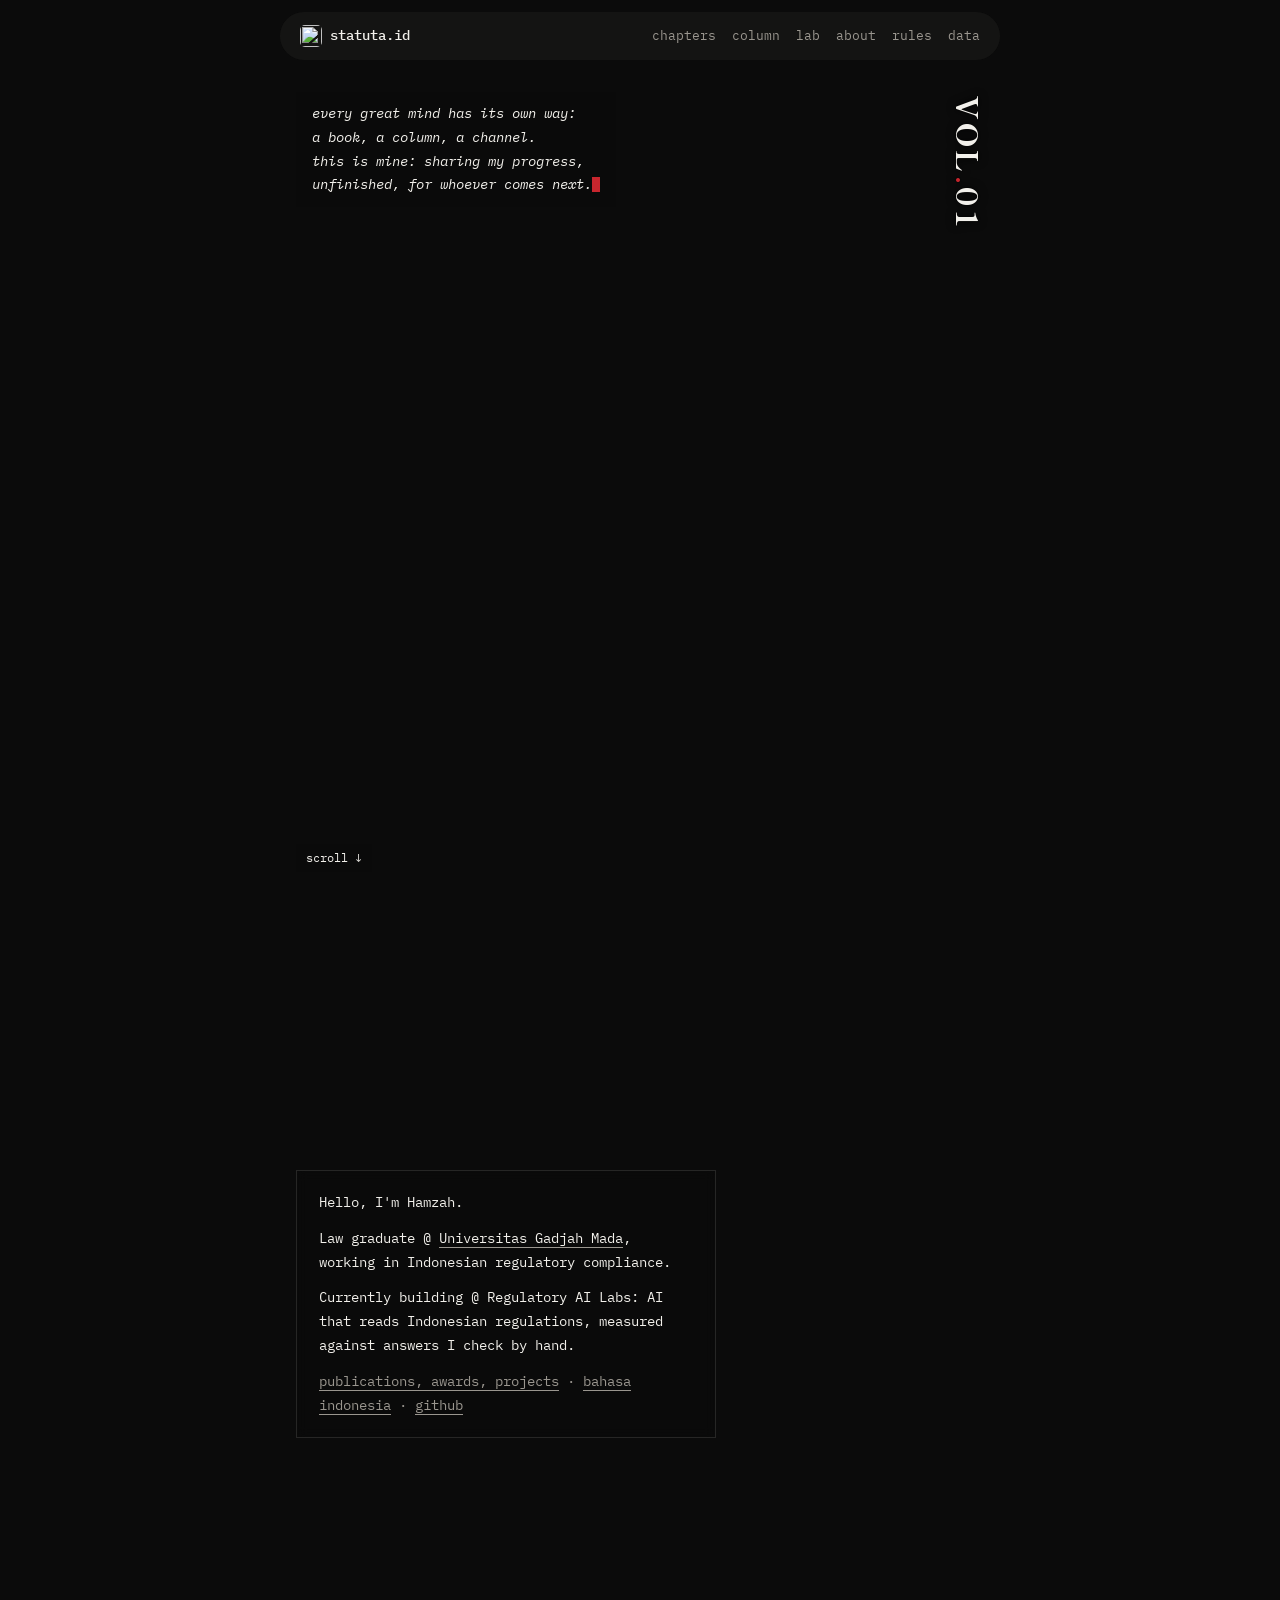
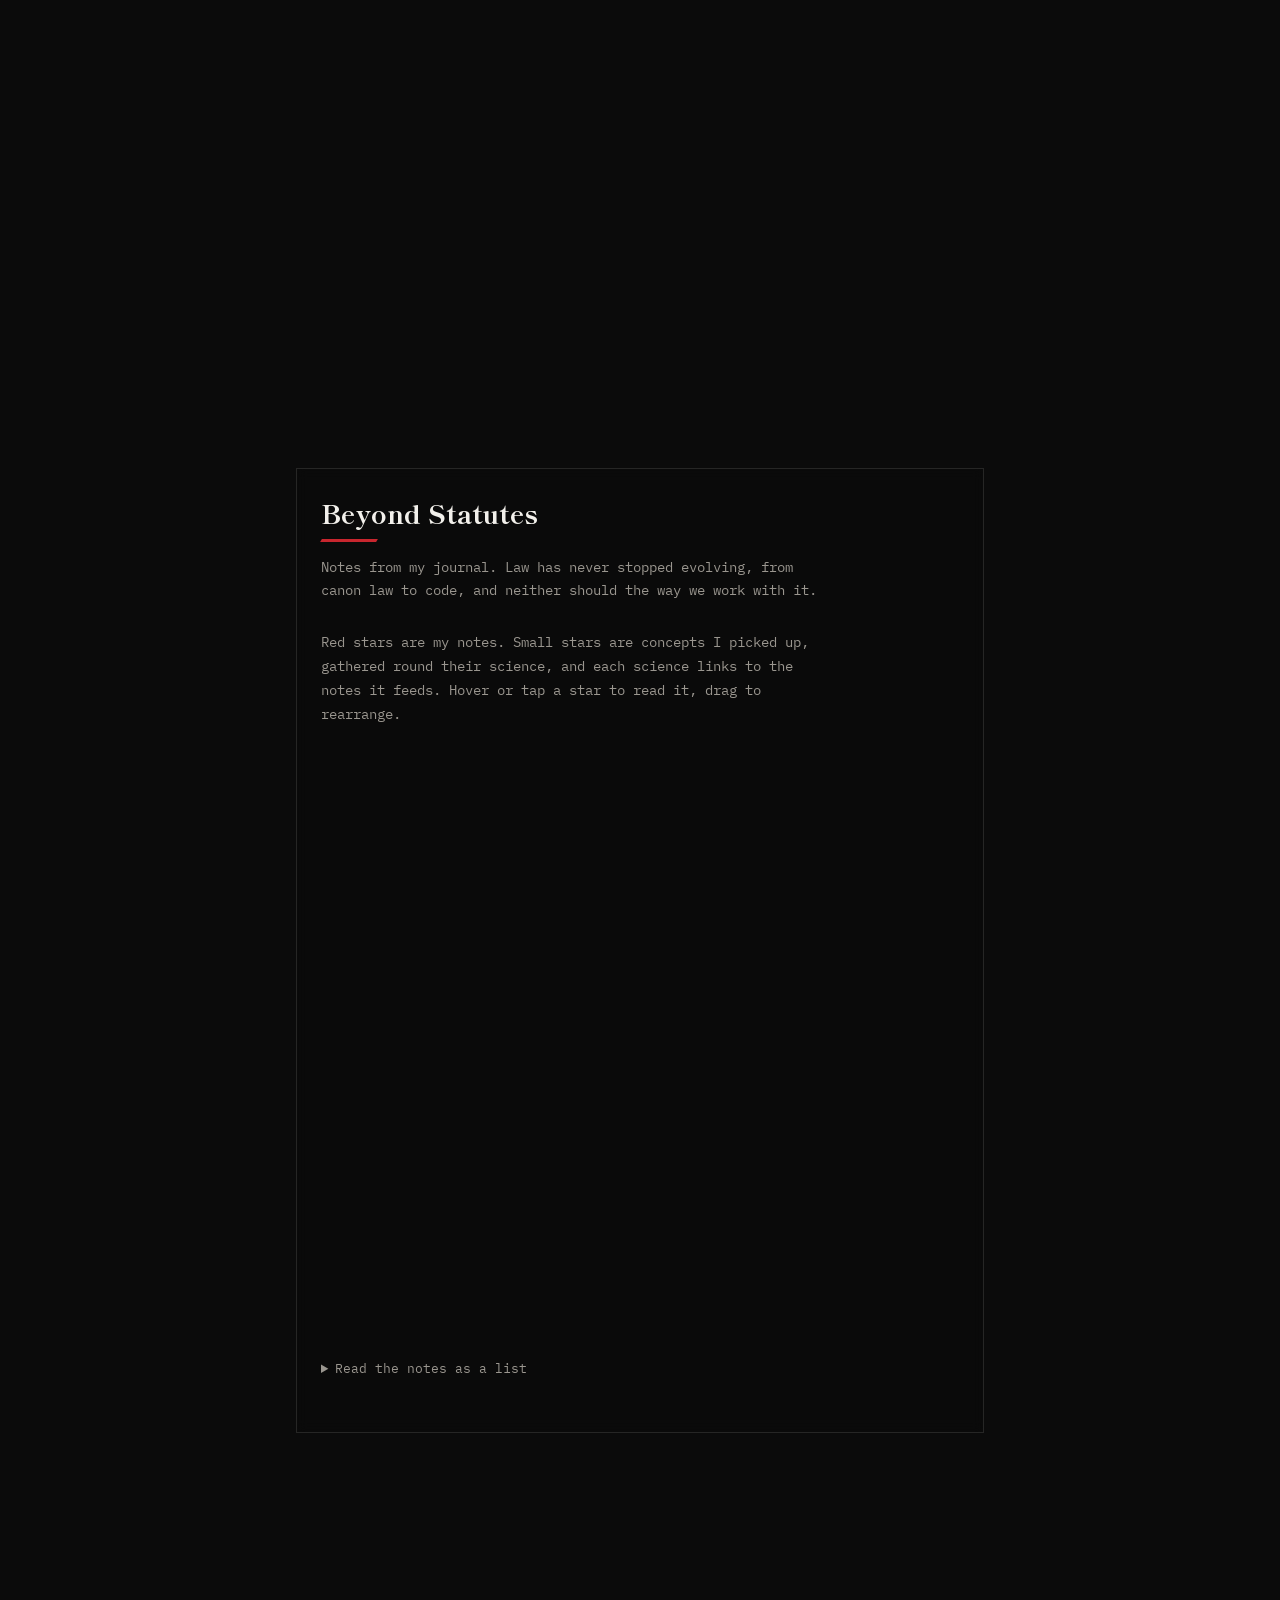
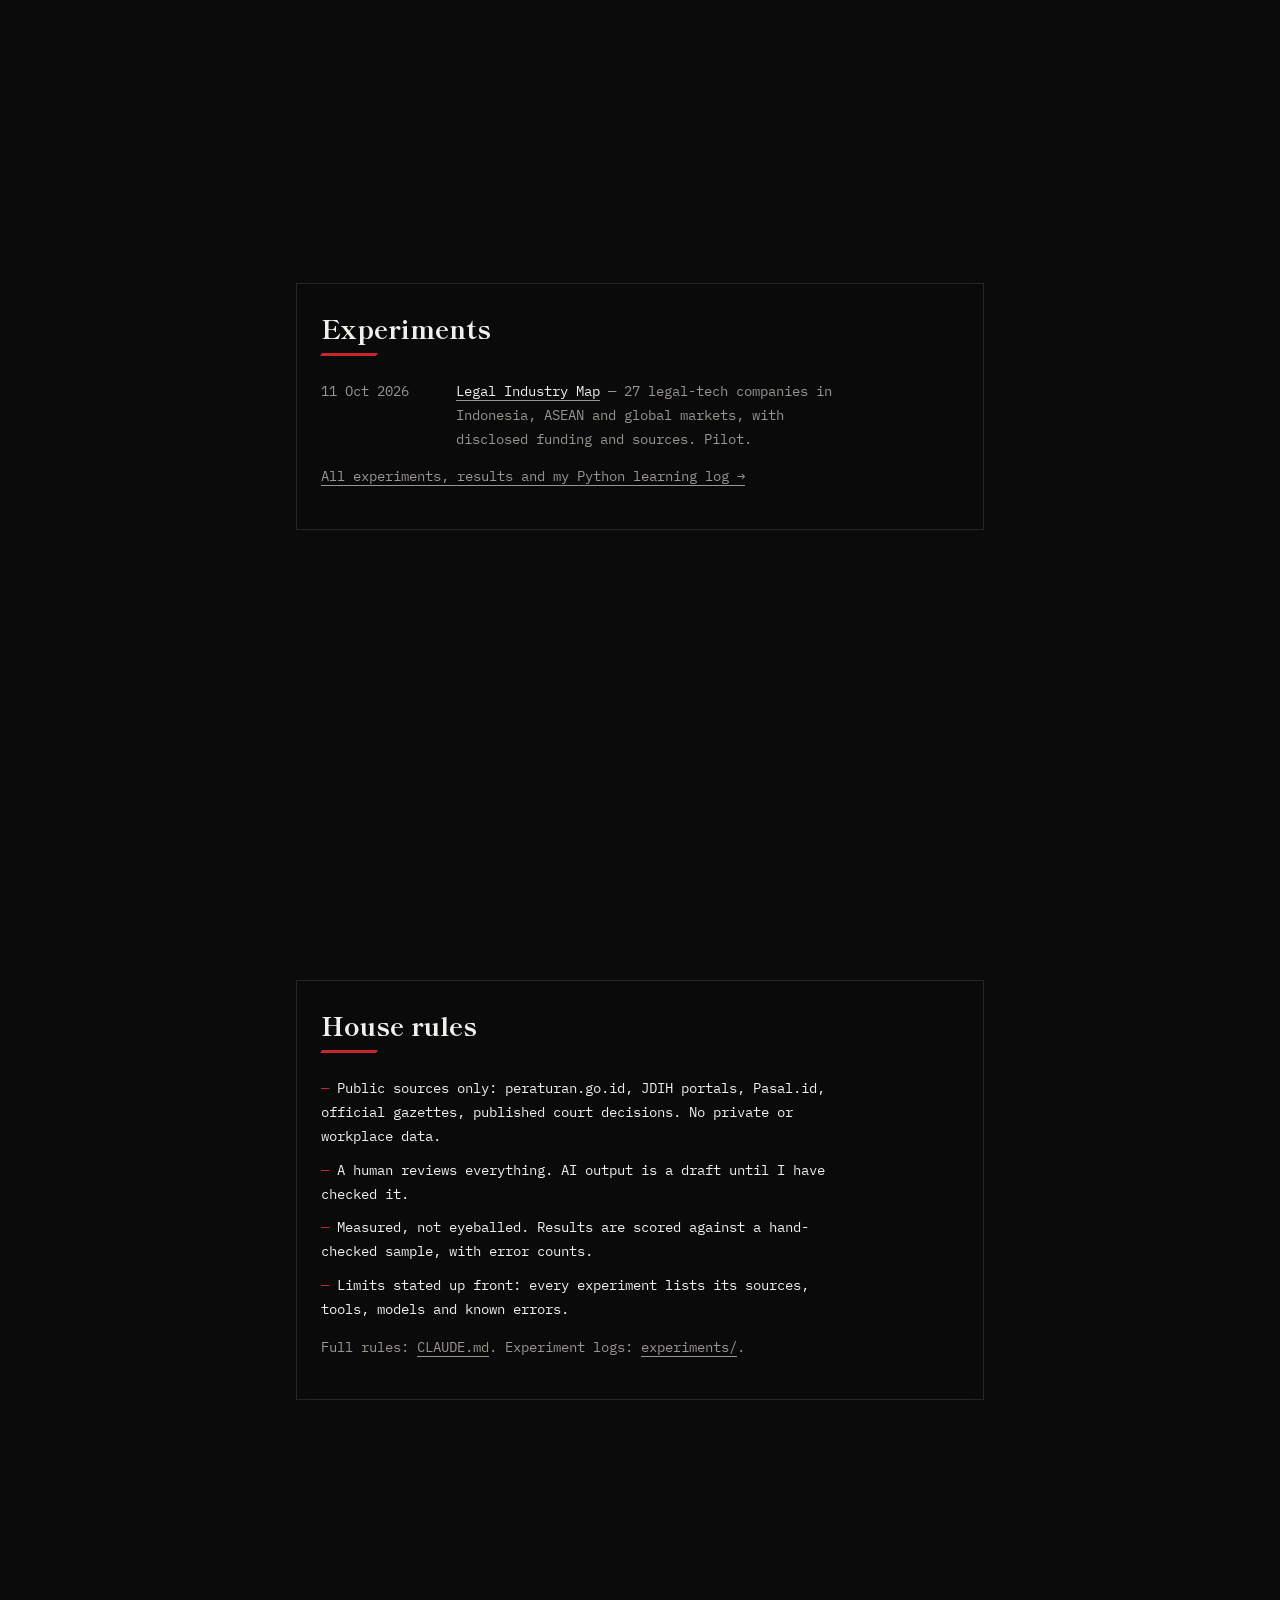
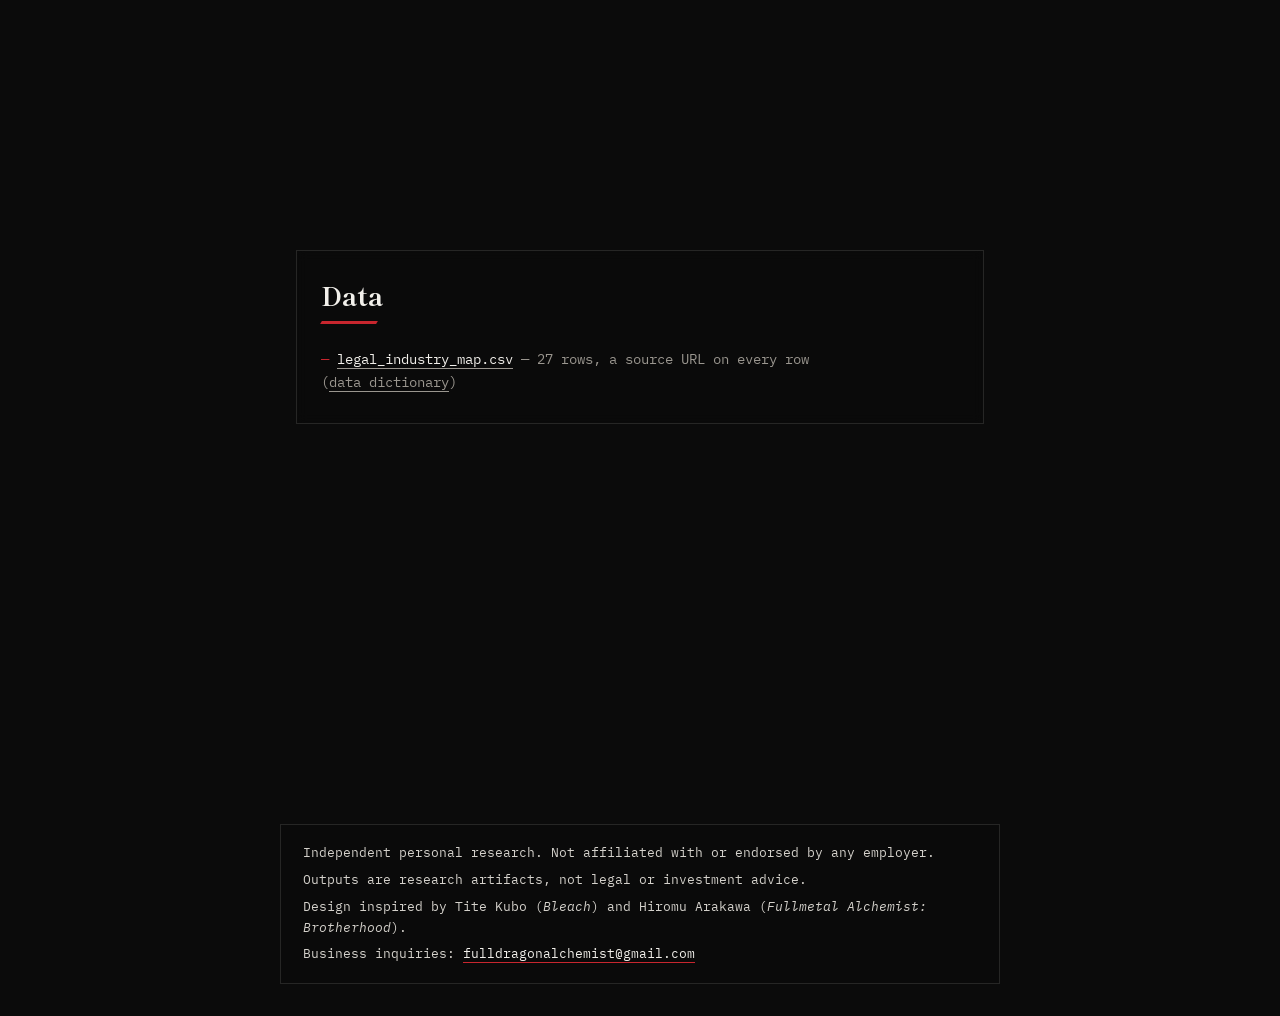
==== site/home.html @ 189d829f "Home nav: hide 'data' on phones so the new 'column' link fits Co-Authored-By: Claude Opus 5.5 <norep" ====
<!doctype html>
<html lang="en">
<head>
<meta charset="utf-8">
<meta name="viewport" content="width=device-width, initial-scale=1, viewport-fit=cover">
<title>Regulatory AI Labs</title>
<!-- Visitor counter (GoatCounter: no cookies, no personal data). Stats: https://mzahmzah.goatcounter.com -->
<script data-goatcounter="https://mzahmzah.goatcounter.com/count" async src="https://gc.zgo.at/count.js"></script>
<link rel="icon" href="/logo.svg" type="image/svg+xml">
<link rel="canonical" href="https://statuta.id/">
<meta name="description" content="Independent research applying AI to Indonesian regulation, using public sources only.">
<meta property="og:site_name" content="statuta.id">
<meta property="og:title" content="Regulatory AI Labs">
<meta property="og:description" content="Independent research applying AI to Indonesian regulation, using public sources only.">
<meta property="og:image" content="https://statuta.id/og.png">
<meta name="twitter:card" content="summary_large_image">
<meta name="theme-color" content="#0B0B0B">
<link rel="preconnect" href="https://fonts.googleapis.com">
<link rel="preconnect" href="https://fonts.gstatic.com" crossorigin>
<link rel="stylesheet" href="https://fonts.googleapis.com/css2?family=Shippori+Mincho+B1:wght@700;800&family=IBM+Plex+Mono:wght@400;500&display=swap">
<style>
/* Layout: a fixed 3D scene fills the window behind the page: first your room in afternoon sun
   (desk objects are clickable), then out through the window into the night desert. Scrolling flies the camera
   from a concrete palace in a living desert, over a transmutation circle, round to its side. The text sits
   on dark glass panels above it. Black and white with one red accent. Dark only. */
:root {
  --bg: #0B0B0B; --ink: #F2F0EB; --muted: #9A968F; --line: rgba(242, 240, 235, .12);
  --panel: rgba(11, 11, 11, .72);
  --red: #C8262E;
  --font: "IBM Plex Mono", ui-monospace, Menlo, monospace;
  --display: "Shippori Mincho B1", "Hiragino Mincho ProN", Georgia, serif;
  color-scheme: dark;
}
* { box-sizing: border-box; }
html { scroll-behavior: smooth; }
body { margin: 0; background: var(--bg); color: var(--ink); font-family: var(--font); font-size: 14px; line-height: 1.7; }
a { color: inherit; text-decoration: underline; text-decoration-color: var(--muted); text-underline-offset: 4px; }
a:hover, a:focus-visible { text-decoration-color: var(--red); color: #fff; outline: none; }

.intro, section, .poem a { pointer-events: auto; }
.obj-tip { position: fixed; z-index: 5; pointer-events: none; background: rgba(11,11,11,.85); border: 1px solid var(--red); padding: 4px 10px; font-size: 12px; max-width: 320px; line-height: 1.5; }
#scene { position: fixed; inset: 0; width: 100%; height: 100%; display: block; z-index: 0; }

nav { position: fixed; top: 12px; left: 50%; transform: translateX(-50%); width: min(720px, calc(100% - 24px)); z-index: 3;
  display: flex; justify-content: space-between; align-items: center; gap: 12px; padding: 12px 20px;
  border-radius: 999px; background: rgba(30, 30, 29, .55); backdrop-filter: blur(14px); -webkit-backdrop-filter: blur(14px); }
nav .name { font-weight: 500; text-decoration: none; display: inline-flex; align-items: center; gap: 8px; }
nav .name img { border-radius: 5px; }
nav ul { display: flex; gap: 16px; margin: 0; padding: 0; list-style: none; font-size: 13px; }
nav ul a { color: var(--muted); text-decoration: none; }
nav ul a:hover { color: var(--ink); }

main { pointer-events: none; position: relative; z-index: 1; max-width: 720px; margin: 0 auto; padding: 0 16px 40vh; }

.hero { min-height: 100vh; display: flex; flex-direction: column; justify-content: space-between; padding: 92px 0 28px; position: relative; }
.vol { text-shadow: 0 0 10px #000, 0 0 2px #000; position: absolute; right: 0; top: 96px; writing-mode: vertical-rl; font-family: var(--display); font-weight: 800;
  font-size: 30px; letter-spacing: .12em; line-height: 1; }
.vol span { color: var(--red); }
.poem { align-self: flex-start; color: var(--ink); white-space: pre-line; min-height: 7em; margin: 0; padding: 10px 16px; font-style: italic; background: rgba(11, 11, 11, .6); backdrop-filter: blur(4px); -webkit-backdrop-filter: blur(4px); }
.cursor { display: inline-block; width: .6em; height: 1.1em; vertical-align: -.2em; background: var(--red); animation: blink 1s steps(1) infinite; }
@keyframes blink { 50% { opacity: 0; } }
.intro { max-width: 420px; background: var(--panel); border: 1px solid var(--line); padding: 20px 22px; backdrop-filter: blur(6px); -webkit-backdrop-filter: blur(6px); }
.scroll-hint { align-self: flex-start; font-size: 12px; color: var(--ink); background: rgba(11, 11, 11, .6); padding: 4px 10px; }
.intro { margin-top: 30vh; }

p { margin: 0 0 12px; max-width: 64ch; }
.intro p:last-child { margin-bottom: 0; }
.muted { color: var(--muted); }

section { margin-top: 70vh; scroll-margin-top: 90px; background: var(--panel); border: 1px solid var(--line); padding: 28px 24px;
  backdrop-filter: blur(6px); -webkit-backdrop-filter: blur(6px); }
section + section { margin-top: 50vh; }
h2 { font-family: var(--display); font-weight: 800; font-size: 26px; line-height: 1.2; margin: 0 0 6px; }
h2::after { content: ""; display: block; width: 56px; height: 3px; background: var(--red); margin-top: 10px; transform: skewX(-30deg); }
.lede { color: var(--muted); margin: 14px 0 28px; }

/* Chapters carry a large outlined rank number, like a tattoo. */
.chapters { list-style: none; margin: 0; padding: 0; display: grid; gap: 40px; }
.chapters li { position: relative; padding-right: 72px; }
.rank { position: absolute; right: 0; top: -14px; font-family: var(--display); font-weight: 800; font-size: 88px; line-height: 1;
  color: transparent; -webkit-text-stroke: 1px rgba(200, 38, 46, .7); transform: rotate(-8deg); pointer-events: none; }
.ch { font-size: 12px; color: var(--red); letter-spacing: .08em; }
.chapters h3 { font-family: var(--display); font-weight: 700; font-size: 20px; line-height: 1.3; margin: 2px 0 8px; }
.chapters p { color: #D4D1CB; margin: 0; }
.chapters h3 a { text-decoration: none; }
.chapters h3 a:hover { text-decoration: underline; text-decoration-color: var(--red); }

ul.plain { margin: 24px 0 0; padding: 0; list-style: none; display: grid; gap: 10px; max-width: 64ch; }
ul.plain li::before { content: "— "; color: var(--red); }
.exp { display: grid; grid-template-columns: 8.5em 1fr; gap: 0 16px; }
li.exp::before { content: none !important; }
.exp time { color: var(--muted); }

footer { position: relative; z-index: 1; max-width: 720px; margin: 40px auto 32px; padding: 18px 22px; color: #D4D1CB; font-size: 13px; line-height: 1.6;
  display: grid; gap: 6px; background: rgba(11, 11, 11, .9); border: 1px solid var(--line); backdrop-filter: blur(6px); -webkit-backdrop-filter: blur(6px); }
footer a { color: var(--ink); text-decoration-color: var(--red); }
@media (max-width: 760px) { footer { margin: 40px 12px 24px; } }

@media (max-width: 520px) {
  nav ul { gap: 12px; font-size: 12px; } nav ul li.wide { display: none; }
  .vol { font-size: 22px; } .exp { grid-template-columns: 1fr; }
  .rank { font-size: 64px; } .chapters li { padding-right: 52px; }
  section { padding: 22px 18px; }
}
/* Star map: notes are red stars, sciences mid stars, concepts small stars; links are faint constellation lines. */
#sky { margin: 18px -8px 0; }
#sky-svg { width: 100%; height: auto; display: block; }
#sky-svg line { stroke: rgba(242, 240, 235, .13); stroke-width: 1; }
#sky-svg line.hi { stroke: rgba(255, 120, 126, .8); stroke-width: 1.4; }
.star { cursor: pointer; outline: none; touch-action: none; }
.star .core { fill: #F2F0EB; animation: twinkle 3.2s ease-in-out infinite; animation-delay: var(--d); }
.star .halo { fill: url(#glow); }
.star.note .core { fill: var(--red); } .star.note .halo { fill: url(#glow-red); }
.star text { fill: var(--muted); font-family: var(--font); font-size: 11px; text-anchor: middle; pointer-events: none;
  paint-order: stroke; stroke: rgba(11, 11, 11, .85); stroke-width: 3px; }
.star.note text { fill: var(--ink); font-family: var(--display); font-size: 13px; }
.star.science text { fill: var(--ink); letter-spacing: .06em; text-transform: uppercase; font-size: 10px; }
.star.concept text { opacity: 0; }
#sky-svg.focus .star { opacity: .18; } #sky-svg.focus .star.nb { opacity: 1; } #sky-svg.focus .star.nb text { opacity: 1; }
#sky-svg.focus line { opacity: .25; } #sky-svg.focus line.hi { opacity: 1; }
#sky-cap { min-height: 3.6em; margin: 4px 8px 0; color: #D4D1CB; font-size: 13px; }
#sky-cap b { color: var(--ink); font-family: var(--display); }
.as-list { margin-top: 24px; } .as-list summary { cursor: pointer; color: var(--muted); font-size: 13px; margin-bottom: 24px; }
@keyframes twinkle { 50% { opacity: .55; } }
.toast { position: fixed; left: 50%; bottom: 24px; z-index: 15; transform: translate(-50%, 20px); opacity: 0; pointer-events: none; transition: opacity .3s, transform .3s;
  width: min(520px, calc(100% - 32px)); background: rgba(11, 11, 11, .92); border: 1px solid var(--red); padding: 12px 16px; font-size: 13px; line-height: 1.6; }
.toast.on { opacity: 1; transform: translate(-50%, 0); pointer-events: auto; }
.toast b { font-family: var(--display); }
.yt { position: fixed; left: 16px; bottom: 16px; z-index: 16; width: min(360px, calc(100% - 32px)); background: rgba(11, 11, 11, .94); border: 1px solid var(--red); }
.yt[hidden] { display: none; }
.yt iframe { display: block; width: 100%; aspect-ratio: 16 / 9; border: 0; }
.yt p { margin: 0; padding: 8px 10px; font-size: 12px; color: var(--muted); display: flex; justify-content: space-between; align-items: center; gap: 8px; }
.yt p a { color: var(--ink); }
.yt button { background: none; border: 1px solid var(--line); color: var(--ink); font: inherit; font-size: 16px; line-height: 1; padding: 2px 8px; cursor: pointer; }
.toast .tbc { font-family: Impact, 'Arial Narrow', sans-serif; font-size: 22px; letter-spacing: .04em; color: #f6e04a; }
/* Flipbook (Issuu-style): a cover, then two-page spreads; the turning page is a leaf with a front and a back. */
.fb { position: fixed; inset: 0; z-index: 20; background: rgba(5, 5, 5, .88); backdrop-filter: blur(6px); -webkit-backdrop-filter: blur(6px);
  display: grid; place-items: center; padding: 56px 16px 72px; }
.fb[hidden] { display: none; }
.fb-stage { perspective: 2400px; width: min(980px, 100%); }
.fb-book { position: relative; display: grid; grid-template-columns: 1fr 1fr; aspect-ratio: 1.45; max-height: calc(100vh - 140px); margin: 0 auto;
  transition: transform .6s ease; filter: drop-shadow(0 20px 40px rgba(0, 0, 0, .6)); }
.fb-book.cover { transform: translateX(-25%); }
.fb-page { position: relative; background: #f3eee2; color: #1d1b17; padding: 8% 9% 9%; overflow: hidden; font-size: 13px; line-height: 1.65; display: flex; flex-direction: column; }
.fb-body { position: relative; flex: 1; overflow: auto; scrollbar-width: thin; }
.fb-left { border-radius: 4px 0 0 4px; box-shadow: inset -26px 0 30px -24px rgba(0, 0, 0, .45); }
.fb-right { border-radius: 0 4px 4px 0; box-shadow: inset 26px 0 30px -24px rgba(0, 0, 0, .45); }
.fb-page.empty { visibility: hidden; }
.fb-page.is-cover { background: #1d1e22; color: #c9a54a; display: flex; flex-direction: column; justify-content: center; }
.fb-page.is-cover h2 { font-family: var(--display); font-size: clamp(26px, 4vw, 42px); line-height: 1.1; margin: 10px 0 0; color: #c9a54a; }
.fb-page.is-cover p { margin-top: 18px !important; font-style: italic; font-family: var(--display); color: #c9a54a; margin: 0; }
.fb-k { font-size: 11px; letter-spacing: .1em; color: #a01d24; }
.fb-page h3 { font-family: var(--display); font-weight: 800; font-size: clamp(18px, 2.4vw, 24px); line-height: 1.2; margin: 6px 0 14px; }
.fb-page p { margin: 0 0 12px; }
.fb-page a { color: #a01d24; text-decoration-color: #a01d24; }
.fb-page .fb-more { display: inline-block; margin-top: 6px; font-size: 12px; }
.fb-w { position: absolute; right: 7%; bottom: 7%; font-family: var(--display); font-weight: 800; font-size: clamp(56px, 9vw, 110px); line-height: 1;
  color: transparent; -webkit-text-stroke: 1px rgba(160, 29, 36, .22); transform: rotate(-8deg); pointer-events: none; }
.fb-n { position: absolute; bottom: 3%; left: 0; right: 0; text-align: center; font-size: 11px; color: #8a8478; }
.fb-leaf { position: absolute; top: 0; bottom: 0; width: 50%; transform-style: preserve-3d; transition: transform .75s cubic-bezier(.35, .1, .2, 1); z-index: 2; }
.fb-leaf.fwd { left: 50%; transform-origin: left center; } .fb-leaf.bwd { left: 0; transform-origin: right center; }
.fb-leaf .fb-page { position: absolute; inset: 0; backface-visibility: hidden; -webkit-backface-visibility: hidden; }
.fb-leaf .fb-back { transform: rotateY(180deg); }
.fb-leaf.fwd.go { transform: rotateY(-180deg); } .fb-leaf.bwd.go { transform: rotateY(180deg); }
.fb-btn { position: fixed; background: rgba(20, 20, 20, .8); color: var(--ink); border: 1px solid var(--line); font: inherit; font-size: 28px; line-height: 1;
  width: 44px; height: 64px; cursor: pointer; border-radius: 6px; }
.fb-btn:hover, .fb-btn:focus-visible { border-color: var(--red); outline: none; }
.fb-prev { left: 12px; top: 50%; transform: translateY(-50%); } .fb-next { right: 12px; top: 50%; transform: translateY(-50%); }
.fb-btn[disabled] { opacity: .25; cursor: default; }
.fb-x { top: 12px; right: 12px; width: 44px; height: 44px; font-size: 24px; }
.fb-bar { position: fixed; left: 50%; bottom: 16px; transform: translateX(-50%); width: min(560px, calc(100% - 32px)); display: flex; align-items: center; gap: 14px;
  background: rgba(20, 20, 20, .85); border: 1px solid var(--line); border-radius: 8px; padding: 8px 14px; font-size: 12px; color: var(--muted); }
.fb-count { color: var(--ink); min-width: 64px; }
.fb-range { flex: 1; accent-color: var(--red); }
.fb-brand { display: inline-flex; align-items: center; gap: 6px; } .fb-brand img { border-radius: 3px; }
@media (max-width: 700px) {
  .fb-book { grid-template-columns: 1fr; aspect-ratio: .7; } .fb-left { display: none; } .fb-book.cover { transform: none; }
  .fb-right { border-radius: 4px; } .fb-leaf { width: 100%; } .fb-leaf.fwd { left: 0; } .fb-brand { display: none; }
  .fb-prev, .fb-next { top: auto; bottom: 74px; transform: none; height: 44px; }
}
@media (prefers-reduced-motion: reduce) { html { scroll-behavior: auto; } .cursor, .star .core { animation: none; } .fb-book, .fb-leaf { transition: none; } }
</style>
</head>
<body>
<canvas id="scene" aria-hidden="true"></canvas>

<nav aria-label="Main">
  <a class="name" href="#top"><img src="/logo.svg" alt="" width="22" height="22"> statuta.id</a>
  <ul>
    <li><a href="#chapters">chapters</a></li>
    <li><a href="/column/">column</a></li>
    <li><a href="/lab/">lab</a></li>
    <li><a href="/about/">about</a></li>
    <li class="wide"><a href="#rules">rules</a></li>
    <li class="wide"><a href="#data">data</a></li>
  </ul>
</nav>

<main id="top">
  <div class="hero">
    <div class="vol" aria-hidden="true">VOL<span>.</span>01</div>
    <p class="poem" id="poem" aria-label="Opening poem">every great mind has its own way:
a book, a column, a channel.
this is mine: sharing my progress,
unfinished, for whoever comes next.</p>
    <div class="scroll-hint">scroll ↓</div>
  </div>

  <div class="intro">
    <p>Hello, I'm Hamzah.</p>
    <p>Law graduate @ <a href="https://ugm.ac.id">Universitas Gadjah Mada</a>, working in Indonesian regulatory compliance.</p>
    <p>Currently building @ Regulatory AI Labs: AI that reads Indonesian regulations, measured against answers I check by hand.</p>
    <p class="muted"><a href="/about/">publications, awards, projects</a> · <a href="/id/about/">bahasa indonesia</a> · <a href="https://github.com/Mzah901">github</a></p>
  </div>

  <section id="chapters">
    <h2>Beyond Statutes</h2>
    <p class="lede">Notes from my journal. Law has never stopped evolving, from canon law to code, and neither should the way we work with it.</p>
    <p class="muted sky-help">Red stars are my notes. Small stars are concepts I picked up, gathered round their science, and each science links to the notes it feeds. Hover or tap a star to read it, drag to rearrange.</p>
    <div id="sky">
      <svg id="sky-svg" viewBox="0 0 680 560" role="group" aria-label="Star map of notes and concepts">
        <defs>
          <radialGradient id="glow"><stop offset="0" stop-color="#fff" stop-opacity=".55"/><stop offset="1" stop-color="#fff" stop-opacity="0"/></radialGradient>
          <radialGradient id="glow-red"><stop offset="0" stop-color="#ff4b55" stop-opacity=".7"/><stop offset="1" stop-color="#ff4b55" stop-opacity="0"/></radialGradient>
        </defs>
      </svg>
      <p id="sky-cap" aria-live="polite">&nbsp;</p>
    </div>
    <script type="application/json" id="sky-data"><!--SKY--></script>
    <details class="as-list"><summary>Read the notes as a list</summary>
    <!--CHAPTERS-->
    </details>
  </section>

  <section id="experiments">
    <h2>Experiments</h2>
    <ul class="plain">
      <li class="exp">
        <time datetime="2026-10-11">11 Oct 2026</time>
        <span><a href="legal-industry-map/">Legal Industry Map</a> <span class="muted">— 27 legal-tech companies in Indonesia, ASEAN and global markets, with disclosed funding and sources. Pilot.</span></span>
      </li>
    </ul>
    <p class="muted" style="margin-top:14px"><a href="/lab/">All experiments, results and my Python learning log →</a></p>
  </section>

  <section id="rules">
    <h2>House rules</h2>
    <ul class="plain">
      <li>Public sources only: peraturan.go.id, JDIH portals, Pasal.id, official gazettes, published court decisions. No private or workplace data.</li>
      <li>A human reviews everything. AI output is a draft until I have checked it.</li>
      <li>Measured, not eyeballed. Results are scored against a hand-checked sample, with error counts.</li>
      <li>Limits stated up front: every experiment lists its sources, tools, models and known errors.</li>
    </ul>
    <p class="muted" style="margin-top:14px">Full rules: <a href="https://github.com/Mzah901/260725_regtech/blob/claude/new-session-euryc2/CLAUDE.md">CLAUDE.md</a>. Experiment logs: <a href="https://github.com/Mzah901/260725_regtech/tree/claude/new-session-euryc2/experiments">experiments/</a>.</p>
  </section>

  <section id="data">
    <h2>Data</h2>
    <ul class="plain">
      <li><a href="https://github.com/Mzah901/260725_regtech/blob/claude/new-session-euryc2/data/legal_industry_map.csv">legal_industry_map.csv</a> <span class="muted">— 27 rows, a source URL on every row (<a href="https://github.com/Mzah901/260725_regtech/blob/claude/new-session-euryc2/data/schema.md">data dictionary</a>)</span></li>
    </ul>
  </section>
</main>

<footer>
  <span>Independent personal research. Not affiliated with or endorsed by any employer.</span>
  <span>Outputs are research artifacts, not legal or investment advice.</span>
  <span>Design inspired by Tite Kubo (<i>Bleach</i>) and Hiromu Arakawa (<i>Fullmetal Alchemist: Brotherhood</i>).</span>
  <span>Business inquiries: <a href="mailto:fulldragonalchemist@gmail.com">fulldragonalchemist@gmail.com</a></span>
</footer>

<div id="fb" class="fb" hidden role="dialog" aria-modal="true" aria-label="Book">
  <button type="button" class="fb-btn fb-x" aria-label="Close book">×</button>
  <button type="button" class="fb-btn fb-prev" aria-label="Previous page">‹</button>
  <div class="fb-stage"><div class="fb-book"><div class="fb-page fb-left"></div><div class="fb-page fb-right"></div></div></div>
  <button type="button" class="fb-btn fb-next" aria-label="Next page">›</button>
  <div class="fb-bar"><span class="fb-count"></span><input type="range" class="fb-range" min="0" value="0" aria-label="Go to page"><span class="fb-brand"><img src="/logo.svg" alt="" width="16" height="16"> statuta.id</span></div>
</div>
<script type="application/json" id="books-data"><!--BOOKS--></script>

<script src="https://cdnjs.cloudflare.com/ajax/libs/three.js/r128/three.min.js"></script>
<script>
const still = matchMedia("(prefers-reduced-motion: reduce)").matches;
const small = innerWidth < 700;   // phones: fewer particles, no shadows, fewer pixels, 30 fps

// ---- 1. Opening poem: type it out one letter at a time, then leave a blinking cursor. ----
const poem = document.getElementById("poem");
const verse = poem.textContent;
const cursor = '<span class="cursor"></span>';
if (still) {
  poem.innerHTML = verse + cursor;
} else {
  let i = 0;
  const type = () => {
    poem.innerHTML = verse.slice(0, i) + cursor;
    if (i++ < verse.length) setTimeout(type, 45);
  };
  setTimeout(type, 500);
}

// ---- Flipbook: opens a book (Beyond Statutes, awards, papers) over the page and turns its pages. ----
const BOOKS = JSON.parse(document.getElementById("books-data").textContent);
const openBook = (() => {
  const fb = document.getElementById("fb"), book = fb.querySelector(".fb-book"), L = fb.querySelector(".fb-left"), Rt = fb.querySelector(".fb-right");
  const prev = fb.querySelector(".fb-prev"), next = fb.querySelector(".fb-next"), count = fb.querySelector(".fb-count"), range = fb.querySelector(".fb-range");
  const single = () => matchMedia("(max-width: 700px)").matches;
  let pages = [], view = 0, busy = false, back = null;
  // Spread n shows pages [2n-1, 2n]: the cover sits alone on the right, like a closed book. On phones: one page per view.
  const spread = (n) => (single() ? [null, n] : [n ? 2 * n - 1 : null, 2 * n]).map((i) => (i != null && i < pages.length ? i : null));
  const views = () => (single() ? pages.length : Math.floor(pages.length / 2) + 1);
  const fill = (el, i) => {
    const p = pages[i];
    el.className = el.className.replace(/ ?(empty|is-cover)/g, "") + (p ? (p.cover ? " is-cover" : "") : " empty");
    el.innerHTML = !p ? "" : p.cover ? `<span class="fb-k">STATUTA.ID</span><h2>${p.t}</h2><p>${p.sub}</p>`
      : `${p.w ? `<span class="fb-w" aria-hidden="true">${p.w}</span>` : ""}<div class="fb-body"><span class="fb-k">${p.k}</span><h3>${p.t}</h3>${p.h}${p.a ? `<a class="fb-more" href="${p.a}">Read with its links →</a>` : ""}</div><span class="fb-n">${i + 1}</span>`;
  };
  function render() {
    const [a, b] = spread(view);
    fill(L, a); fill(Rt, b);
    book.classList.toggle("cover", !single() && view === 0);
    const shown = [a, b].filter((i) => i != null).map((i) => i + 1);
    count.textContent = `${shown.join("–")} / ${pages.length}`;
    range.max = views() - 1; range.value = view;
    prev.disabled = view === 0; next.disabled = view >= views() - 1;
  }
  function turn(to) {
    if (busy || to === view || to < 0 || to >= views()) return;
    const fwd = to > view, [a, b] = spread(view), [c, d] = spread(to);
    if (still || Math.abs(to - view) > 1) { view = to; return render(); }
    busy = true;
    const leaf = document.createElement("div"); leaf.className = "fb-leaf " + (fwd ? "fwd" : "bwd");
    const front = document.createElement("div"), backFace = document.createElement("div");
    front.className = "fb-page " + (fwd ? "fb-right" : "fb-left"); backFace.className = "fb-page fb-back " + (fwd ? "fb-left" : "fb-right");
    if (single()) { fill(front, b); fill(backFace, d); fill(Rt, d); }
    else if (fwd) { fill(front, b); fill(backFace, c); fill(Rt, d); }
    else { fill(front, a); fill(backFace, d); fill(L, c); }
    leaf.append(front, backFace); book.append(leaf);
    if (!single()) book.classList.toggle("cover", to === 0);
    requestAnimationFrame(() => requestAnimationFrame(() => leaf.classList.add("go")));
    setTimeout(() => { leaf.remove(); view = to; busy = false; render(); }, 780);
  }
  prev.onclick = () => turn(view - 1); next.onclick = () => turn(view + 1);
  range.oninput = () => turn(+range.value);
  function close() { fb.hidden = true; document.documentElement.style.overflow = ""; if (back) back.focus(); }
  fb.querySelector(".fb-x").onclick = close;
  fb.addEventListener("click", (ev) => { if (ev.target === fb) close(); });
  addEventListener("keydown", (ev) => {
    if (fb.hidden) return;
    if (ev.key === "Escape") close(); if (ev.key === "ArrowRight") turn(view + 1); if (ev.key === "ArrowLeft") turn(view - 1);
  });
  let sx = null;   // swipe left / right to turn
  book.addEventListener("pointerdown", (ev) => (sx = ev.clientX));
  book.addEventListener("pointerup", (ev) => { if (sx != null && Math.abs(ev.clientX - sx) > 40) turn(view + (ev.clientX < sx ? 1 : -1)); sx = null; });
  return (name, page = 0) => {
    pages = BOOKS[name]; back = document.activeElement;
    view = single() ? page : Math.floor((page + 1) / 2);
    fb.hidden = false; document.documentElement.style.overflow = "hidden";
    render(); fb.querySelector(".fb-x").focus();
  };
})();

// ---- Star map: a small force layout (stars push apart, links pull together), Obsidian-style. ----
(function sky() {
  const svg = document.getElementById("sky-svg"), cap = document.getElementById("sky-cap");
  const data = JSON.parse(document.getElementById("sky-data").textContent);
  const W = 680, H = 560, NS = "http://www.w3.org/2000/svg", R = { note: 6.5, science: 4.5, concept: 2.4 }, W8 = { note: 2.6, science: 1.6, concept: 1 };   // W8: how hard a star pushes others away
  const el = (t, a = {}) => { const e = document.createElementNS(NS, t); for (const k in a) e.setAttribute(k, a[k]); return e; };
  const byId = new Map(data.nodes.map((n) => [n.id, n]));
  data.nodes.forEach((n, i) => {   // start on a spiral so the layout is the same on every visit
    const a = i * 2.4, r = 30 + i * 5;
    Object.assign(n, { x: W / 2 + Math.cos(a) * r, y: H / 2 + Math.sin(a) * r * 0.8, vx: 0, vy: 0, nb: new Set([n.id]) });
  });
  const links = data.links.map(([a, b]) => ({ s: byId.get(a), t: byId.get(b) }));
  links.forEach((l) => { l.s.nb.add(l.t.id); l.t.nb.add(l.s.id); });
  const gl = svg.appendChild(el("g")), gn = svg.appendChild(el("g"));
  links.forEach((l) => (l.el = gl.appendChild(el("line"))));
  data.nodes.forEach((n, i) => {
    const g = gn.appendChild(el(n.href ? "a" : "g", { class: "star " + n.kind, tabindex: 0, style: `--d:${(i * 0.37) % 3}s` }));
    if (n.href) g.setAttribute("href", n.href);
    g.append(el("circle", { class: "halo", r: R[n.kind] * 3.2 }), el("circle", { class: "core", r: R[n.kind] }));
    g.appendChild(el("text", { y: -R[n.kind] - 6 })).textContent = n.label;
    n.el = g;
    const show = () => focus(n), hide = () => focus(null);
    g.addEventListener("pointerenter", show); g.addEventListener("focus", show);
    g.addEventListener("pointerleave", hide); g.addEventListener("blur", hide);
    g.addEventListener("pointerdown", (ev) => { drag = { n, x: ev.clientX, y: ev.clientY, moved: false }; g.setPointerCapture(ev.pointerId); focus(n); });
    g.addEventListener("click", (ev) => {
      if ((drag && drag.moved) || n.kind === "note") ev.preventDefault();
      if (n.kind === "note" && !(drag && drag.moved)) openBook("statutes", BOOKS.statutes.findIndex((p) => p.id === n.id));
      drag = null;
    });
  });
  let drag = null, heat = 1;
  svg.addEventListener("pointermove", (ev) => {
    if (!drag) return;
    if (Math.hypot(ev.clientX - drag.x, ev.clientY - drag.y) > 4) drag.moved = true;
    const p = new DOMPoint(ev.clientX, ev.clientY).matrixTransform(svg.getScreenCTM().inverse());
    drag.n.x = p.x; drag.n.y = p.y; drag.n.vx = drag.n.vy = 0; heat = Math.max(heat, 0.3); run();
  });
  svg.addEventListener("pointerup", () => { if (drag && !drag.moved && !drag.n.href) drag = null; setTimeout(() => (drag = null), 0); });
  function focus(n) {
    svg.classList.toggle("focus", !!n);
    data.nodes.forEach((m) => m.el.classList.toggle("nb", !!n && n.nb.has(m.id)));
    links.forEach((l) => l.el.classList.toggle("hi", !!n && (l.s === n || l.t === n)));
    if (n) cap.innerHTML = "";
    if (n) { const b = document.createElement("b"); b.textContent = n.label; cap.append(b, n.text ? " · " + n.text : n.kind === "science" ? ` · ${n.nb.size - 1} links` : ""); }
  }
  function tick() {
    const ns = data.nodes;
    for (let i = 0; i < ns.length; i++) for (let j = i + 1; j < ns.length; j++) {   // every pair pushes apart
      const a = ns[i], b = ns[j], dx = b.x - a.x, dy = b.y - a.y, d2 = Math.max(dx * dx + dy * dy, 30), f = (900 * scale * scale * heat * W8[a.kind] * W8[b.kind]) / d2;
      a.vx -= dx * f / 30; a.vy -= dy * f / 30; b.vx += dx * f / 30; b.vy += dy * f / 30;
    }
    for (const { s, t } of links) {                                                  // links pull to a set length
      const len = scale * (s.kind === "concept" || t.kind === "concept" ? 34 : s.kind === "note" && t.kind === "note" ? 105 : 120);
      const dx = t.x - s.x, dy = t.y - s.y, d = Math.hypot(dx, dy) || 1, f = ((d - len) / d) * 0.05;
      s.vx += dx * f; s.vy += dy * f; t.vx -= dx * f; t.vy -= dy * f;
    }
    for (const n of ns) {
      if (drag && drag.n === n) continue;
      n.vx += (W / 2 - n.x) * 0.004; n.vy += (H / 2 - n.y) * 0.005;                   // gentle pull to the middle
      n.x += n.vx *= 0.6; n.y += n.vy *= 0.6;
      if (fitted) { n.x = Math.min(W - 20, Math.max(20, n.x)); n.y = Math.min(H - 14, Math.max(24, n.y)); }
    }
  }
  function draw() {
    for (const n of data.nodes) n.el.setAttribute("transform", `translate(${n.x.toFixed(1)},${n.y.toFixed(1)})`);
    for (const l of links) { l.el.setAttribute("x1", l.s.x); l.el.setAttribute("y1", l.s.y); l.el.setAttribute("x2", l.t.x); l.el.setAttribute("y2", l.t.y); }
  }
  let running = false;
  function run() {
    if (running) return; running = true;
    requestAnimationFrame(function step() {
      tick(); draw(); heat *= 0.97;
      if (heat > 0.02 || drag) requestAnimationFrame(step); else running = false;
    });
  }
  let fitted = false, scale = 1;   // after fitting, distances shrink by `scale` so dragging keeps the same shape
  for (let k = 0; k < 400; k++) tick();   // settle freely before the first paint, then scale it to fit the frame
  const xs = data.nodes.map((n) => n.x), ys = data.nodes.map((n) => n.y);
  const x0 = Math.min(...xs), y0 = Math.min(...ys), kx = (W - 150) / (Math.max(...xs) - x0), ky = (H - 70) / (Math.max(...ys) - y0), k = Math.min(kx, ky);
  data.nodes.forEach((n) => { n.x = 75 + (n.x - x0) * kx; n.y = 40 + (n.y - y0) * ky; n.vx = n.vy = 0; });   // stretch to fill the frame
  fitted = true; scale = k; heat = 0.05; draw();
  // Note titles are long: if one would overlap another's, put it under its star instead of above.
  const placed = [];
  data.nodes.filter((n) => n.kind === "note").sort((a, b) => a.y - b.y).forEach((n) => {
    const w = n.label.length * 3.4, box = (dy) => ({ l: n.x - w, r: n.x + w, t: n.y + dy - 12, b: n.y + dy });
    const hits = (bx) => placed.some((p) => bx.l < p.r && bx.r > p.l && bx.t < p.b && bx.b > p.t);
    let b = box(-R.note - 6);
    if (hits(b)) { b = box(R.note + 18); n.el.querySelector("text").setAttribute("y", R.note + 18); }
    placed.push(b);
  });
})();

// ---- 2. The 3D scene (three.js). If WebGL is unavailable the page still works, just without it. ----
if (window.THREE) { try { buildScene(); } catch (e) { console.warn("3D scene skipped:", e); } }

// Smooth random noise, used to paint concrete, sand and clouds. Same input always gives the same output.
function noise2(x, y) {
  const hash = (i, j) => { const s = Math.sin(i * 127.1 + j * 311.7) * 43758.5453; return s - Math.floor(s); };
  const xi = Math.floor(x), yi = Math.floor(y), xf = x - xi, yf = y - yi;
  const u = xf * xf * (3 - 2 * xf), v = yf * yf * (3 - 2 * yf);
  const a = hash(xi, yi), b = hash(xi + 1, yi), c = hash(xi, yi + 1), d = hash(xi + 1, yi + 1);
  return a + (b - a) * u + (c - a) * v + (a - b - c + d) * u * v;
}
// "Fractal" noise: several layers of noise at finer and finer scales, for natural-looking texture.
function fbm(x, y, layers = 5) {
  let sum = 0, amp = 0.5, freq = 1;
  for (let k = 0; k < layers; k++) { sum += amp * noise2(x * freq, y * freq); amp *= 0.5; freq *= 2; }
  return sum;
}

function buildScene() {
  const RED = 0xE0242E, SPIRIT = 0xBFE9FF, LAB = 0x7FE3FF;
  const canvas = document.getElementById("scene");
  const renderer = new THREE.WebGLRenderer({ canvas, antialias: !small, powerPreference: small ? "low-power" : "default" });
  renderer.setPixelRatio(Math.min(devicePixelRatio || 1, small ? 1.25 : 2));   // phones draw fewer pixels
  renderer.outputEncoding = THREE.sRGBEncoding;
  renderer.toneMapping = THREE.ACESFilmicToneMapping;   // film-like contrast and colour
  renderer.toneMappingExposure = 0.9;
  renderer.shadowMap.enabled = !small;
  renderer.shadowMap.type = THREE.PCFSoftShadowMap;

  const scene = new THREE.Scene();
  scene.fog = new THREE.FogExp2(0x2a3133, 0.0075);
  const camera = new THREE.PerspectiveCamera(55, 1, 0.1, 1200);
  scene.add(camera);
  const col = new THREE.Color();
  let nightK = 1;   // 0 = afternoon, 1 = night; set by dayNight() as you scroll

  // Helper: paint on a 2D canvas and use it as a texture.
  function canvasTexture(w, h, paint, color = true) {
    const c = document.createElement("canvas");
    c.width = w; c.height = h;
    paint(c.getContext("2d"), w, h);
    const tex = new THREE.CanvasTexture(c);
    if (color) tex.encoding = THREE.sRGBEncoding;
    return tex;
  }
  // Helper: fill every pixel from a function returning [r, g, b, a].
  function pixelTexture(w, h, fn) {
    return canvasTexture(w, h, (g) => {
      const img = g.createImageData(w, h);
      for (let y = 0; y < h; y++) for (let x = 0; x < w; x++) {
        const [r, gg, b, a] = fn(x, y), i = (y * w + x) * 4;
        img.data[i] = r; img.data[i + 1] = gg; img.data[i + 2] = b; img.data[i + 3] = a;
      }
      g.putImageData(img, 0, 0);
    });
  }
  const glowTex = canvasTexture(64, 64, (g, s) => {
    const grad = g.createRadialGradient(s / 2, s / 2, 0, s / 2, s / 2, s / 2);
    grad.addColorStop(0, "rgba(255,255,255,1)"); grad.addColorStop(0.3, "rgba(255,255,255,.5)"); grad.addColorStop(1, "rgba(255,255,255,0)");
    g.fillStyle = grad; g.fillRect(0, 0, s, s);
  });

  // ---- Light: cold sky light from above, and a moon-coloured key light that casts shadows. ----
  const hemi = new THREE.HemisphereLight(0x9fb3b8, 0x2b2a26, 0.75);
  scene.add(hemi);
  const key = new THREE.DirectionalLight(0xe4eef0, 1.25);
  key.position.set(-70, 120, 90);
  key.castShadow = true;
  key.shadow.mapSize.set(2048, 2048);
  key.shadow.bias = -0.0005;
  Object.assign(key.shadow.camera, { left: -160, right: 160, top: 160, bottom: -160, near: 10, far: 450 });
  scene.add(key);

  // ---- Sky: a dark gradient dome, heavy drifting clouds, and an eclipse-like crescent moon. ----
  const skyTex = canvasTexture(4, 256, (g, w, h) => {
    const grad = g.createLinearGradient(0, 0, 0, h);
    grad.addColorStop(0, "#07090a"); grad.addColorStop(0.55, "#1d2426"); grad.addColorStop(1, "#3c4648");
    g.fillStyle = grad; g.fillRect(0, 0, w, h);
  });
  scene.add(new THREE.Mesh(new THREE.SphereGeometry(900, 32, 16), new THREE.MeshBasicMaterial({ map: skyTex, side: THREE.BackSide, fog: false })));

  const cloudTex = pixelTexture(256, 128, (x, y) => {
    const n = fbm(x / 40, y / 40, 5);
    const edge = Math.sin((y / 128) * Math.PI) * Math.sin((x / 256) * Math.PI);
    const a = Math.max(0, n - 0.42) * 2.4 * edge, shade = 40 + n * 70;
    return [shade, shade + 4, shade + 6, Math.min(255, a * 255)];
  });
  const clouds = [];
  for (let k = 0; k < 9; k++) {
    const cl = new THREE.Sprite(new THREE.SpriteMaterial({ map: cloudTex, transparent: true, opacity: 0.85, fog: false, depthWrite: false }));
    cl.position.set(-420 + k * 105 + Math.random() * 40, 120 + Math.random() * 140, -520 - Math.random() * 120);
    cl.scale.set(380, 190, 1);
    cl.userData.speed = 0.02 + Math.random() * 0.03;
    scene.add(cl); clouds.push(cl);
  }
  const moonTex = canvasTexture(512, 512, (g, w) => {
    const c = w / 2;
    const glow = g.createRadialGradient(c, c, w * 0.12, c, c, w * 0.5);
    glow.addColorStop(0, "rgba(220,235,240,.55)"); glow.addColorStop(1, "rgba(220,235,240,0)");
    g.fillStyle = glow; g.fillRect(0, 0, w, w);
    g.fillStyle = "#fbfaf6"; g.beginPath(); g.arc(c, c, w * 0.16, 0, Math.PI * 2); g.fill();
    g.globalCompositeOperation = "destination-out";
    g.beginPath(); g.arc(c + w * 0.045, c - w * 0.03, w * 0.145, 0, Math.PI * 2); g.fill();
  });
  const moon = new THREE.Sprite(new THREE.SpriteMaterial({ map: moonTex, fog: false, transparent: true, depthWrite: false }));
  moon.position.set(0, 210, -560); moon.scale.set(170, 170, 1);
  scene.add(moon);

  // ---- Ground: rolling pale sand, flatter around the buildings. ----
  const sandTex = pixelTexture(256, 256, (x, y) => {
    const v = 150 + fbm(x / 18, y / 18, 4) * 50 + Math.random() * 18;
    return [v, v + 4, v + 4, 255];
  });
  sandTex.wrapS = sandTex.wrapT = THREE.RepeatWrapping; sandTex.repeat.set(60, 60);
  const groundGeo = new THREE.PlaneGeometry(1600, 1600, 160, 160);
  const gp = groundGeo.attributes.position;
  for (let k = 0; k < gp.count; k++) {
    const x = gp.getX(k), y = gp.getY(k);
    const flat = Math.max(0, 1 - Math.hypot(x, y + 70) / 160);
    gp.setZ(k, (fbm(x / 60, y / 60, 4) - 0.5) * 9 * (1 - flat));
  }
  groundGeo.computeVertexNormals();
  const ground = new THREE.Mesh(groundGeo, new THREE.MeshStandardMaterial({ map: sandTex, roughness: 1, color: 0xd6dbd9 }));
  ground.rotation.x = -Math.PI / 2;
  ground.receiveShadow = true;
  scene.add(ground);

  // ---- Concrete: grain, stains, horizontal formwork lines, tie-holes and rain streaks. ----
  const concreteTex = pixelTexture(512, 512, (x, y) => {
    let v = 120 + (fbm(x / 70, y / 70, 5) - 0.5) * 70 + (Math.random() - 0.5) * 22;
    if (y % 64 < 2) v -= 24;                                                   // formwork joints
    if (x % 64 < 1) v -= 10;                                                   // panel edges
    if ((x % 64 - 32) ** 2 + (y % 64 - 32) ** 2 < 5) v -= 35;                  // tie-holes
    const streak = fbm(x / 6, 0.5, 2);
    if (streak > 0.62) v -= (streak - 0.62) * 160 * (1 - y / 700);            // rain stains
    v -= Math.max(0, (y - 440) / 72) * 18;                                     // darker near the ground
    return [v, v + 2, v + 1, 255];
  });
  concreteTex.wrapS = concreteTex.wrapT = THREE.RepeatWrapping;
  const concrete = (rx, ry, tint = 0xaeb0ab) => {
    const map = concreteTex.clone(); map.needsUpdate = true; map.repeat.set(rx, ry);
    return new THREE.MeshStandardMaterial({ map, bumpMap: map, bumpScale: 0.6, roughness: 0.95, color: tint });
  };
  const solid = (mesh, parent = scene) => { mesh.castShadow = true; mesh.receiveShadow = true; parent.add(mesh); return mesh; };
  const box = (w, h, d, x, y, z, mat, parent) => { const m = solid(new THREE.Mesh(new THREE.BoxGeometry(w, h, d), mat), parent); m.position.set(x, y, z); return m; };

  // ---- The palace: plinth, block with ribs and cornice, two wings, a ribbed low dome, gatehouse with steps. ----
  const FZ = -85;
  box(70, 1.6, 50, 0, 0.8, FZ, concrete(4, 0.2));                        // plinth
  box(60, 16, 40, 0, 9, FZ, concrete(3, 1));                             // main block
  box(63, 1.4, 43, 0, 17.6, FZ, concrete(4, 0.1, 0xbfc1bc));             // cornice
  for (let k = 0; k < 11; k++) box(1.4, 15, 1.2, -27 + k * 5.4, 8.6, FZ + 20.4, concrete(0.2, 1));   // front ribs
  for (const side of [-1, 1]) {
    box(20, 10, 30, side * 40, 5.8, FZ + 2, concrete(1.4, 0.7));         // wings
    box(21, 1, 31, side * 40, 11.2, FZ + 2, concrete(1.4, 0.1, 0xbfc1bc));
  }
  const dome = solid(new THREE.Mesh(new THREE.SphereGeometry(26, 64, 24, 0, Math.PI * 2, 0, Math.PI / 2), concrete(4, 1)));
  dome.scale.set(1, 0.32, 0.72); dome.position.set(0, 18.3, FZ);
  const ribGroup = new THREE.Group();                                    // dome ribs
  for (let k = 0; k < 16; k++) {
    const rib = solid(new THREE.Mesh(new THREE.TorusGeometry(26, 0.3, 6, 32, Math.PI), concrete(1, 1)), ribGroup);
    rib.rotation.y = (k / 16) * Math.PI;
  }
  ribGroup.scale.set(1, 0.32, 0.72); ribGroup.position.set(0, 18.3, FZ);
  scene.add(ribGroup);
  for (let k = -1; k <= 1; k++) box(1.6, 4, 1.6, k * 2.6, 27.8, FZ, concrete(0.3, 0.5));   // vents on the crown
  box(12, 9, 7, 4, 5.4, FZ + 23.5, concrete(1, 0.6));                    // gatehouse
  for (let s = 0; s < 3; s++) box(8 - s, 0.5, 2, 6, 0.25 + s * 0.5, FZ + 28 - s, concrete(0.6, 0.1));   // steps
  const door = new THREE.Mesh(new THREE.BoxGeometry(3, 6, 0.4), new THREE.MeshBasicMaterial({ color: 0x050505 }));
  door.position.set(6, 4, FZ + 27.1); scene.add(door);
  box(1.6, 7, 1.6, -6, 3.5, FZ + 36, concrete(0.2, 0.6));               // lone post

  // Lit slits in the front wall that flicker, as if someone is home.
  const windows = [];
  for (let k = 0; k < 10; k++) {
    const win = new THREE.Mesh(new THREE.PlaneGeometry(0.9, 3.2), new THREE.MeshBasicMaterial({ color: 0xcfe6ff, transparent: true, opacity: 0.8 }));
    win.position.set(-24.3 + k * 5.4, 11, FZ + 20.05);
    win.userData.phase = Math.random() * 100;
    scene.add(win); windows.push(win);
  }

  // ---- Pillars: tall concrete towers with flared bases and a crown ring. ----
  // Each one is a step in your career, with its years floating above the crown: the taller, the more recent.
  // Hover shows the role, click opens the Experience list on the About page.
  const pillarAt = [
    [-34, -62, 58, "2024–26", "Regulatory Compliance Specialist · Hukumonline"],
    [-50, -84, 46, "2022–23", "Researcher · Indonesian Center for Legislative Drafting"],
    [-24, -112, 40, "2022", "Researcher · Perludem"],
    [34, -60, 66, "2026–", "Regulatory Compliance Coordinator · Hukumonline"],
    [52, -86, 52, "2022–24", "Legal Analyst, then Research Assistant · Swasaba Research Initiative"],
    [26, -114, 44, "2022", "Legal Intern · DG of Legislation, Ministry of Law and Human Rights"],
    [-62, -112, 36, "2019–23", "Law (constitutional law) · Universitas Gadjah Mada"],
  ];
  const pillars = [];
  for (const [x, z, h, years, role] of pillarAt) {
    const profile = [[8, 0], [6.6, 1.6], [5.4, 4], [4.6, 8], [4.3, 13], [4.3, h - 3], [4.9, h - 2.6], [4.9, h - 1.6], [4.3, h - 1.2], [4.3, h], [4.7, h], [4.7, h + 0.8], [0, h + 0.8]]
      .map(([r, y]) => new THREE.Vector2(r, y));
    const pillar = new THREE.Group(); pillar.position.set(x, 0, z); scene.add(pillar);
    solid(new THREE.Mesh(new THREE.LatheGeometry(profile, 48), concrete(2, h / 18)), pillar);
    const yearTex = canvasTexture(256, 96, (g, w) => {
      g.fillStyle = "#c4202b"; g.fillRect(w / 2 - 28, 8, 56, 4);
      g.fillStyle = "#f2f0eb"; g.font = "bold 52px Georgia, serif"; g.textAlign = "center"; g.fillText(years, w / 2, 76);
    });
    const label = new THREE.Sprite(new THREE.SpriteMaterial({ map: yearTex, transparent: true, fog: false, depthWrite: false }));
    label.scale.set(14, 5.25, 1); label.position.y = h + 6; pillar.add(label);
    pillars.push({ obj: pillar, label: `${years} · ${role}`, href: "/about/#experience", outside: true });
  }

  // ---- More buildings in the distance: a brutalist town around the palace. ----
  const town = [
    [-120, -170, 26, 18, 30, "dome"], [-85, -210, 14, 40, 14, "tower"], [-40, -230, 34, 14, 22, "flat"],
    [40, -235, 22, 24, 20, "dome"], [95, -205, 16, 46, 16, "tower"], [135, -160, 30, 16, 26, "flat"],
    [-175, -95, 24, 12, 34, "flat"], [170, -100, 18, 30, 18, "tower"], [0, -270, 50, 20, 30, "dome"],
  ];
  for (const [x, z, w, h, d, kind] of town) {
    box(w, h, d, x, h / 2, z, concrete(w / 20, h / 16));
    box(w + 1.5, 1, d + 1.5, x, h + 0.5, z, concrete(w / 20, 0.1, 0xbfc1bc));
    if (kind === "dome") {
      const dm = solid(new THREE.Mesh(new THREE.SphereGeometry(Math.min(w, d) / 2.2, 32, 12, 0, Math.PI * 2, 0, Math.PI / 2), concrete(2, 0.6)));
      dm.scale.y = 0.45; dm.position.set(x, h + 1, z);
    }
    if (kind === "tower") {
      solid(new THREE.Mesh(new THREE.CylinderGeometry(2, 2.6, 22, 16), concrete(0.6, 1.4))).position.set(x + w / 4, h + 11, z);
      box(w * 0.7, 1.2, 3, x, h + 16, z, concrete(1, 0.1));               // bridge between tower and roof
    }
    for (let k = 0; k < Math.floor(w / 4); k++) {                          // a few slit windows
      const win = new THREE.Mesh(new THREE.PlaneGeometry(0.7, 2.4), new THREE.MeshBasicMaterial({ color: 0xcfe6ff, transparent: true, opacity: 0.5 }));
      win.position.set(x - w / 2 + 2 + k * 4, h * 0.6, z + d / 2 + 0.05);
      win.userData.phase = Math.random() * 100;
      scene.add(win); windows.push(win);
    }
  }

  // ---- The laboratory: a bunker with a glowing glass cube, a turning radar dish, a mast and server racks. ----
  const lab = new THREE.Group();
  lab.position.set(58, 0, -38); lab.rotation.y = -0.5;
  scene.add(lab);
  box(16, 6, 11, 0, 3, 0, concrete(1.2, 0.4), lab);
  box(17, 0.8, 12, 0, 6.4, 0, concrete(1.2, 0.1, 0xbfc1bc), lab);
  const glass = new THREE.Mesh(new THREE.BoxGeometry(6, 6, 6), new THREE.MeshStandardMaterial({ color: 0x9fdcff, transparent: true, opacity: 0.22, roughness: 0.05, metalness: 0.3, emissive: 0x0c3446 }));
  glass.position.set(-3, 9.8, 0); lab.add(glass);
  const glassEdges = new THREE.LineSegments(new THREE.EdgesGeometry(new THREE.BoxGeometry(6, 6, 6)), new THREE.LineBasicMaterial({ color: LAB, transparent: true, opacity: 0.7 }));
  glassEdges.position.copy(glass.position); lab.add(glassEdges);
  const specimen = new THREE.Mesh(new THREE.IcosahedronGeometry(1.6, 1), new THREE.MeshBasicMaterial({ color: LAB, wireframe: true }));
  specimen.position.copy(glass.position); lab.add(specimen);
  const labLight = new THREE.PointLight(LAB, 2.2, 40);
  labLight.position.copy(glass.position); lab.add(labLight);
  // Radar dish on a post, slowly scanning.
  box(0.6, 6, 0.6, 5, 9.4, 1, concrete(0.1, 0.4), lab);
  const dish = new THREE.Group(); dish.position.set(5, 12.6, 1); lab.add(dish);
  const bowl = solid(new THREE.Mesh(new THREE.SphereGeometry(3.2, 24, 12, 0, Math.PI * 2, 0, Math.PI / 3), new THREE.MeshStandardMaterial({ color: 0xd8dcda, roughness: 0.5, side: THREE.DoubleSide })), dish);
  bowl.rotation.x = -Math.PI / 2.4;
  const feed = new THREE.Mesh(new THREE.CylinderGeometry(0.08, 0.08, 3, 6), new THREE.MeshStandardMaterial({ color: 0x777777 }));
  feed.rotation.x = Math.PI / 2.4; feed.position.set(0, 0.6, 1.3); dish.add(feed);
  // Antenna mast with a blinking red light.
  box(0.3, 14, 0.3, 7, 13, -4, new THREE.MeshStandardMaterial({ color: 0x888888, metalness: 0.6, roughness: 0.4 }), lab);
  const beacon = new THREE.Sprite(new THREE.SpriteMaterial({ map: glowTex, color: RED, transparent: true, blending: THREE.AdditiveBlending, depthWrite: false }));
  beacon.position.set(7, 20.3, -4); beacon.scale.set(2.4, 2.4, 1); lab.add(beacon);
  // Server racks outside the door with rows of blinking status lights.
  const leds = [];
  for (let r = 0; r < 3; r++) {
    box(1.8, 4, 1.4, -6 + r * 2.4, 2, 6.6, new THREE.MeshStandardMaterial({ color: 0x1a1d1f, roughness: 0.6, metalness: 0.4 }), lab);
    for (let k = 0; k < 6; k++) {
      const led = new THREE.Mesh(new THREE.PlaneGeometry(1.2, 0.12), new THREE.MeshBasicMaterial({ color: k % 3 ? 0x6dff9a : LAB }));
      led.position.set(-6 + r * 2.4, 0.8 + k * 0.55, 7.32); led.userData.phase = Math.random() * 100;
      lab.add(led); leds.push(led);
    }
  }
  // A ring of glowing symbols turning slowly above the glass cube: the data being studied.
  const symbols = ["§", "Art.", "{ }", "∑", "%", "01", "Δ", "⚖"];
  const holo = new THREE.Group(); holo.position.set(-3, 15.5, 0); lab.add(holo);
  symbols.forEach((sym, k) => {
    const tex = canvasTexture(128, 128, (g, s) => {
      g.fillStyle = "#9feeff"; g.font = "bold 54px serif"; g.textAlign = "center"; g.textBaseline = "middle"; g.fillText(sym, s / 2, s / 2);
    });
    const sp = new THREE.Sprite(new THREE.SpriteMaterial({ map: tex, transparent: true, opacity: 0.85, blending: THREE.AdditiveBlending, depthWrite: false }));
    const a = (k / symbols.length) * Math.PI * 2;
    sp.position.set(Math.cos(a) * 5, 0, Math.sin(a) * 5); sp.scale.set(2.4, 2.4, 1);
    holo.add(sp);
  });

  // ---- Quartz trees: pale, glassy, leafless trees with forked branches, scattered everywhere. ----
  const quartz = new THREE.MeshStandardMaterial({ color: 0xe6eef0, roughness: 0.25, metalness: 0.1, emissive: 0x1b2224 });
  function branchOut(parent, len, radius, depth) {
    const seg = new THREE.Mesh(new THREE.CylinderGeometry(radius * 0.6, radius, len, 6), quartz);
    seg.position.y = len / 2; seg.castShadow = true;
    const joint = new THREE.Group(); joint.position.y = len;
    parent.add(seg, joint);
    if (depth === 0) return;
    const forks = depth > 1 ? 3 : 2;
    for (let f = 0; f < forks; f++) {
      const arm = new THREE.Group();
      arm.rotation.set(0, (f / forks) * Math.PI * 2 + Math.random(), 0.45 + Math.random() * 0.45);
      joint.add(arm);
      branchOut(arm, len * (0.55 + Math.random() * 0.2), radius * 0.6, depth - 1);
    }
  }
  const TREES = small ? 12 : 36;
  for (let k = 0; k < TREES; k++) {
    let x, z;
    do { x = (Math.random() - 0.5) * 460; z = -260 + Math.random() * 300; }
    while (Math.abs(x) < 80 && z < -20 && z > -150 || Math.hypot(x, z + 24) < 26 || Math.hypot(x - 58, z + 38) < 16);   // keep clear of palace, circle and lab
    const tree = new THREE.Group();
    branchOut(tree, 4 + Math.random() * 3, 0.55, 3);
    tree.position.set(x, 0, z); tree.rotation.y = Math.random() * Math.PI;
    tree.scale.setScalar(0.8 + Math.random() * 0.7);
    scene.add(tree);
  }

  // ---- Transmutation circle carved in the sand, which lights up when it activates. ----
  const circleTex = canvasTexture(1024, 1024, (g, s) => {
    const c = s / 2;
    g.strokeStyle = g.fillStyle = "#fff"; g.lineCap = "round"; g.lineJoin = "round";
    const ring = (r, w) => { g.lineWidth = w; g.beginPath(); g.arc(c, c, r * s, 0, Math.PI * 2); g.stroke(); };
    const at = (a, r) => [c + Math.cos(a) * r * s, c + Math.sin(a) * r * s];
    const poly = (n, r, turn) => { g.beginPath(); for (let k = 0; k <= n; k++) g[k ? "lineTo" : "moveTo"](...at(turn + (k / n) * Math.PI * 2, r)); g.stroke(); };
    ring(0.485, 7); ring(0.455, 3); ring(0.33, 5); ring(0.30, 2); ring(0.14, 4);
    g.font = "bold 44px serif"; g.textAlign = "center"; g.textBaseline = "middle";
    const metals = ["☉", "☽", "☿", "♀", "♂", "♃", "♄"];
    for (let k = 0; k < 28; k++) {
      const a = (k / 28) * Math.PI * 2;
      g.save(); g.translate(...at(a, 0.393)); g.rotate(a + Math.PI / 2);
      if (k % 4 === 0) g.fillText(metals[(k / 4) % 7], 0, 0);
      else { g.lineWidth = 3; g.beginPath(); g.moveTo(-14, -6); g.lineTo(14, -6); g.moveTo(-8, 6); g.lineTo(8, 6); g.stroke(); }
      g.restore();
    }
    g.lineWidth = 5; poly(3, 0.33, -Math.PI / 2); poly(3, 0.33, Math.PI / 2);
    g.lineWidth = 3; poly(4, 0.30, Math.PI / 4);
    for (let k = 0; k < 6; k++) {
      const a = -Math.PI / 2 + (k / 6) * Math.PI * 2, [x, y] = at(a, 0.33);
      g.lineWidth = 4; g.beginPath(); g.arc(x, y, 34, 0, Math.PI * 2); g.stroke();
      const up = k % 2 === 0, bar = k % 3 === 2;
      g.beginPath(); g.moveTo(x, y + (up ? -16 : 16)); g.lineTo(x - 15, y + (up ? 12 : -12)); g.lineTo(x + 15, y + (up ? 12 : -12)); g.closePath(); g.stroke();
      if (bar) { g.beginPath(); g.moveTo(x - 12, y); g.lineTo(x + 12, y); g.stroke(); }
    }
    g.lineWidth = 6;
    g.beginPath(); g.moveTo(c, c - 110); g.lineTo(c, c + 110); g.moveTo(c - 55, c - 50); g.lineTo(c + 55, c - 50); g.stroke();
    g.lineWidth = 5; g.beginPath();
    for (let t = 0; t <= 1.001; t += 0.02) { const y = c + 95 - t * 170, x = c + Math.sin(t * Math.PI * 3) * 34; g[t ? "lineTo" : "moveTo"](x, y); }
    g.stroke();
    g.beginPath(); g.arc(c + Math.sin(Math.PI * 3) * 34, c - 75, 8, 0, Math.PI * 2); g.fill();
    g.beginPath(); g.moveTo(c - 30, c - 118); g.lineTo(c - 30, c - 140); g.lineTo(c - 15, c - 128); g.lineTo(c, c - 146);
    g.lineTo(c + 15, c - 128); g.lineTo(c + 30, c - 140); g.lineTo(c + 30, c - 118); g.closePath(); g.stroke();
  });
  const carved = new THREE.Mesh(new THREE.PlaneGeometry(40, 40), new THREE.MeshBasicMaterial({ map: circleTex, color: 0x2a2420, transparent: true, opacity: 0.55, depthWrite: false }));
  carved.rotation.x = -Math.PI / 2; carved.position.set(0, 0.2, -24); scene.add(carved);
  const circleMat = new THREE.MeshBasicMaterial({ map: circleTex, color: 0xa8ecff, transparent: true, blending: THREE.AdditiveBlending, depthWrite: false, opacity: 0 });
  const circle = new THREE.Mesh(new THREE.PlaneGeometry(40, 40), circleMat);
  circle.rotation.x = -Math.PI / 2; circle.position.set(0, 0.25, -24); scene.add(circle);
  const circleLight = new THREE.PointLight(0x9fe6ff, 0, 60);
  circleLight.position.set(0, 4, -24); scene.add(circleLight);

  // ---- Reiatsu: lots of glowing spirit particles rising and swaying. ----
  const COUNT = small ? 600 : 2600;
  const pos = new Float32Array(COUNT * 3), cols = new Float32Array(COUNT * 3), speed = new Float32Array(COUNT);
  for (let k = 0; k < COUNT; k++) {
    pos[k * 3] = (Math.random() - 0.5) * 260; pos[k * 3 + 1] = Math.random() * 70; pos[k * 3 + 2] = -180 + Math.random() * 230;
    speed[k] = 0.02 + Math.random() * 0.07;
    col.set(Math.random() < 0.04 ? RED : (Math.random() < 0.7 ? SPIRIT : 0x8f9694));
    cols[k * 3] = col.r; cols[k * 3 + 1] = col.g; cols[k * 3 + 2] = col.b;
  }
  const dotGeo = new THREE.BufferGeometry();
  dotGeo.setAttribute("position", new THREE.BufferAttribute(pos, 3));
  dotGeo.setAttribute("color", new THREE.BufferAttribute(cols, 3));
  const dotMat = new THREE.PointsMaterial({ size: 1.3, opacity: 0.85, map: glowTex, vertexColors: true, transparent: true, blending: THREE.AdditiveBlending, depthWrite: false });
  scene.add(new THREE.Points(dotGeo, dotMat));

  // A column of reiatsu that rises from the circle when it activates.
  const streakTex = pixelTexture(128, 256, (x, y) => [255, 255, 255, Math.min(255, Math.max(0, fbm(x / 5, y / 60, 3) - 0.45) * 3 * 255)]);
  streakTex.wrapS = streakTex.wrapT = THREE.RepeatWrapping; streakTex.repeat.set(3, 1);
  const columnMat = new THREE.MeshBasicMaterial({ map: streakTex, color: SPIRIT, transparent: true, opacity: 0, blending: THREE.AdditiveBlending, depthWrite: false, side: THREE.DoubleSide });
  const column = new THREE.Mesh(new THREE.CylinderGeometry(9, 12.6, 40, 32, 1, true), columnMat);
  column.position.set(0, 20, -24); scene.add(column);

  // ---- Whirlwind: a dust devil wandering across the sand, wide at the top, narrow at the bottom. ----
  const SWIRL = small ? 300 : 1300, swirl = [];
  const swirlPos = new Float32Array(SWIRL * 3);
  for (let k = 0; k < SWIRL; k++) swirl.push({ h: Math.random() * 38, a: Math.random() * Math.PI * 2, r: Math.random() });
  const swirlGeo = new THREE.BufferGeometry();
  swirlGeo.setAttribute("position", new THREE.BufferAttribute(swirlPos, 3));
  scene.add(new THREE.Points(swirlGeo, new THREE.PointsMaterial({ size: 0.9, color: 0xc9c4b8, map: glowTex, transparent: true, opacity: 0.55, depthWrite: false })));
  const whirl = new THREE.Vector3();

  // ---- Regulation papers: sheets blowing across the sand, some caught in the whirlwind. ----
  const paperTex = canvasTexture(128, 170, (g, w, h) => {
    g.fillStyle = "#efece4"; g.fillRect(0, 0, w, h);
    g.fillStyle = "#2b2b2b"; g.font = "bold 13px serif"; g.textAlign = "center";
    g.fillText("REGULATION", w / 2, 20); g.font = "bold 11px serif"; g.fillText("Article " + (1 + Math.floor(Math.random() * 90)), w / 2, 36);
    g.fillStyle = "#8a8780";
    for (let y = 50; y < h - 14; y += 9) g.fillRect(12, y, w - 24 - (y % 27 === 5 ? 30 : 0), 3);
    g.fillStyle = "#b03a3f"; g.font = "bold 22px serif"; g.fillText("§", w - 18, h - 10);
  });
  const PAPERS = small ? 16 : 60, papers = [];
  const paperMat = new THREE.MeshStandardMaterial({ map: paperTex, side: THREE.DoubleSide, roughness: 0.9 });
  for (let k = 0; k < PAPERS; k++) {
    const sheet = new THREE.Mesh(new THREE.PlaneGeometry(1.3, 1.75), paperMat);
    sheet.castShadow = true;
    sheet.position.set((Math.random() - 0.5) * 300, 0.4 + Math.random() * 10, -150 + Math.random() * 190);
    sheet.rotation.set(Math.random() * 6, Math.random() * 6, Math.random() * 6);
    sheet.userData = { vx: 0, vy: 0, vz: 0, spin: new THREE.Vector3(Math.random() - 0.5, Math.random() - 0.5, Math.random() - 0.5).multiplyScalar(0.08) };
    scene.add(sheet); papers.push(sheet);
  }

  // ---- Giants on the horizon: tall dark figures with white masks, walking slowly through the fog. ----
  const giants = [];
  const shadowMat = new THREE.MeshStandardMaterial({ color: 0x0c0c0c, roughness: 1 });
  const maskMat = new THREE.MeshStandardMaterial({ color: 0xf2f0eb, roughness: 0.6, emissive: 0x333333 });
  for (let k = 0; k < 3; k++) {
    const giant = new THREE.Group();
    const body = new THREE.Mesh(new THREE.ConeGeometry(10, 75, 24), shadowMat); body.position.y = 37;
    const head = new THREE.Mesh(new THREE.SphereGeometry(5.5, 16, 12), shadowMat); head.position.y = 76;
    const mask = new THREE.Mesh(new THREE.SphereGeometry(4.6, 16, 12, 0, Math.PI), maskMat);
    mask.scale.set(1, 1.15, 0.6); mask.position.set(0, 76, 3.2);
    giant.add(body, head, mask);
    giant.position.set(-260 + k * 210 + Math.random() * 60, 0, -360 - Math.random() * 60);
    giant.userData = { speed: 0.02 + Math.random() * 0.02, phase: Math.random() * 10 };
    scene.add(giant); giants.push(giant);
  }

  // ---- Low sand gusts sweeping across the ground. ----
  const gustTex = pixelTexture(256, 64, (x, y) => {
    const n = fbm(x / 22, y / 8, 4), edge = Math.sin((y / 64) * Math.PI) * Math.sin((x / 256) * Math.PI);
    return [205, 205, 198, Math.min(255, Math.max(0, n - 0.4) * 2 * edge * 255)];
  });
  const gusts = [];
  for (let k = 0; k < 10; k++) {
    const gust = new THREE.Sprite(new THREE.SpriteMaterial({ map: gustTex, transparent: true, opacity: 0.35, depthWrite: false }));
    gust.position.set(-200 + Math.random() * 400, 1.5 + Math.random() * 2, -150 + Math.random() * 190);
    gust.scale.set(60, 6, 1);
    gust.userData.speed = 0.25 + Math.random() * 0.35;
    scene.add(gust); gusts.push(gust);
  }

  // ---- Shooting stars: a pool of streaks with glowing heads; one every few seconds, or a shower. ----
  const stars = [];
  for (let k = 0; k < 10; k++) {
    const geo = new THREE.BufferGeometry();
    geo.setAttribute("position", new THREE.BufferAttribute(new Float32Array(6), 3));
    const line = new THREE.Line(geo, new THREE.LineBasicMaterial({ color: 0xffffff, transparent: true, opacity: 0, fog: false }));
    const head = new THREE.Sprite(new THREE.SpriteMaterial({ map: glowTex, color: 0xdff4ff, transparent: true, opacity: 0, fog: false, blending: THREE.AdditiveBlending, depthWrite: false }));
    head.scale.set(7, 7, 1);
    scene.add(line, head);
    stars.push({ line, head, live: false });
  }
  function launchStar(t, delay = 0) {
    const s = stars.find((st) => !st.live);
    if (!s) return;
    s.live = true; s.start = t + delay; s.dur = 600 + Math.random() * 500;
    s.from = new THREE.Vector3(-320 + Math.random() * 640, 200 + Math.random() * 140, -470 + Math.random() * 60);
    s.dir = new THREE.Vector3(Math.random() < 0.5 ? -1 : 1, -0.35 - Math.random() * 0.3, 0.1).normalize();
    s.len = 200 + Math.random() * 160;
  }
  let nextStar = 1200;

  // ---- Lightning inside the clouds: a quick double flicker that lights up the sky. ----
  const flashLight = new THREE.DirectionalLight(0xcfe2ff, 0);
  flashLight.position.set(0, 200, -300); scene.add(flashLight);
  let flashStart = -1, nextFlash = 4000;

  // ---- Garganta: a black rift tearing open in the sky, then sealing again. ----
  const riftTex = canvasTexture(128, 512, (g, w, h) => {
    g.beginPath(); g.moveTo(w / 2, 0);
    for (let y = 0; y <= h; y += 32) g.lineTo(w / 2 + ((Math.random() - 0.5) * 0.5 + 0.12) * w * Math.sin((y / h) * Math.PI), y);
    for (let y = h; y >= 0; y -= 32) g.lineTo(w / 2 - ((Math.random() - 0.5) * 0.5 + 0.12) * w * Math.sin((y / h) * Math.PI), y);
    g.closePath(); g.shadowColor = "#7fb8ff"; g.shadowBlur = 24; g.fillStyle = "#020205"; g.fill();
  });
  const riftMat = new THREE.MeshBasicMaterial({ map: riftTex, transparent: true, opacity: 0, fog: false, depthWrite: false });
  const rift = new THREE.Mesh(new THREE.PlaneGeometry(1, 4), riftMat);
  scene.add(rift);

  // Transmutation: jagged blue lightning arcs jumping above the circle.
  const ARCS = 10, SEGS = 8;
  const arcGeo = new THREE.BufferGeometry();
  arcGeo.setAttribute("position", new THREE.BufferAttribute(new Float32Array(ARCS * SEGS * 2 * 3), 3));
  const arcMat = new THREE.LineBasicMaterial({ color: 0xa8ecff, transparent: true, opacity: 0, blending: THREE.AdditiveBlending });
  scene.add(new THREE.LineSegments(arcGeo, arcMat));
  function jolt() {
    const p = arcGeo.attributes.position.array;
    let i = 0;
    for (let a = 0; a < ARCS; a++) {
      const ang = Math.random() * Math.PI * 2, r = 4 + Math.random() * 16;
      let x = Math.cos(ang) * r, y = 0.3, z = -24 + Math.sin(ang) * r;
      for (let s = 0; s < SEGS; s++) {
        const nx = x + (Math.random() - 0.5) * 3, ny = y + Math.random() * 2.2, nz = z + (Math.random() - 0.5) * 3;
        p.set([x, y, z, nx, ny, nz], i); i += 6;
        x = nx; y = ny; z = nz;
      }
    }
    arcGeo.attributes.position.needsUpdate = true;
  }

  // ---- Events, taking turns every few seconds. ----
  const events = ["transmute", "meteors", "garganta"];
  let event = null, eventStart = 0, nextEvent = 2500, eventIndex = 0, riftHold = 2200;

  // Easter eggs: start an event on demand (clicking the circle, typing "bankai"), and show a short message.
  function forceEvent(name) {
    if (event === "transmute" || event === "garganta") return;
    eventIndex = events.indexOf(name); startEvent(performance.now()); nextEvent = performance.now() + 12000;
    riftHold = name === "garganta" ? 9000 : 2200;
  }
  const toast = document.createElement("div"); toast.className = "toast"; toast.setAttribute("role", "status"); document.body.appendChild(toast);
  let toastTimer = 0;
  function say(html) { toast.innerHTML = html; toast.classList.add("on"); clearTimeout(toastTimer); toastTimer = setTimeout(() => toast.classList.remove("on"), 5500); }
  let typed = "";
  addEventListener("keydown", (ev) => {
    if (ev.target.closest && ev.target.closest("input, textarea")) return;
    typed = (typed + ev.key.toLowerCase()).slice(-6);
    if (typed === "bankai") {
      forceEvent("garganta");
      for (let k = 0; k < 12; k++) launchStar(performance.now(), k * 140);
      say("<b>卍解 · Bankai.</b> The sky over the desert tears open. Find the rift and click it before it seals.");
    }
  });

  function startEvent(t) {
    event = events[eventIndex++ % events.length];
    eventStart = t;
    if (event === "meteors") { for (let k = 0; k < 7; k++) launchStar(t, k * 260 + Math.random() * 200); event = null; }
    if (event === "garganta") {
      riftHold = 2200;   // normal length; forceEvent() makes it longer afterwards
      rift.position.set(-160 + Math.random() * 320, 110 + Math.random() * 50, -380);
      rift.rotation.z = (Math.random() - 0.5) * 0.5;
    }
  }

  function runEvent(t) {
    const e = t - eventStart;
    if (event === "transmute") {
      // The circle lights up blue-white, lightning crackles, a column of reiatsu rises; 1.6 s.
      const k = Math.min(1, e / 1600), pulse = Math.sin(k * Math.PI);
      circleMat.opacity = pulse; circleLight.intensity = pulse * 6; arcMat.opacity = pulse; columnMat.opacity = pulse * 0.3;
      if (Math.random() < 0.5) jolt();
      if (k >= 1) { event = null; circleMat.opacity = 0; circleLight.intensity = 0; arcMat.opacity = 0; columnMat.opacity = 0; }
    } else if (event === "garganta") {
      // Tears open over 0.6 s, stays open (1.6 s, or longer after "bankai"), seals over 0.6 s.
      const open = Math.min(1, e / 600), close = e > riftHold ? Math.min(1, (e - riftHold) / 600) : 0, w = open * (1 - close);
      rift.scale.set(4 + w * 22, 30, 1); riftMat.opacity = w;
      if (close >= 1) { event = null; riftMat.opacity = 0; }
    }
  }

  // ---- Everything that moves all the time. ----
  const WIND = 0.06;
  function ambient(t) {
    {   // the cat breathes; after a pet it lifts its head for a moment
      catBody.scale.y = 0.55 + 0.025 * Math.sin(t * 0.0025);
      const lift = Math.max(0, Math.sin(Math.min(1, (t - petAt) / 1600) * Math.PI));
      catHead.rotation.z = lift * 0.5; catTail.rotation.z = 0.6 + lift * 0.35 * Math.sin(t * 0.02);
    }
    for (const cl of clouds) { cl.position.x += cl.userData.speed; if (cl.position.x > 520) cl.position.x = -520; }
    for (const gust of gusts) { gust.position.x += gust.userData.speed; if (gust.position.x > 230) gust.position.x = -230; }
    for (const g of giants) {
      g.position.x += g.userData.speed; if (g.position.x > 320) g.position.x = -320;
      g.position.y = Math.abs(Math.sin(t * 0.0015 + g.userData.phase)) * 1.2;   // heavy footsteps
    }
    for (const w of windows) w.material.opacity = nightK * (0.45 + 0.4 * Math.max(0, Math.sin(t * 0.002 + w.userData.phase)) * (Math.sin(t * 0.03 + w.userData.phase) > -0.95 ? 1 : 0.2));

    // Laboratory: the specimen turns, the dish scans, the beacon blinks, the racks flicker, the symbols orbit.
    specimen.rotation.set(t * 0.0007, t * 0.001, 0);
    dish.rotation.y = Math.sin(t * 0.0004) * 1.4;
    beacon.material.opacity = Math.sin(t * 0.004) > 0.6 ? 1 : 0.1;
    for (const led of leds) led.visible = Math.sin(t * 0.01 + led.userData.phase * 7) > -0.3;
    holo.rotation.y = t * 0.0005;
    labLight.intensity = 2 + Math.sin(t * 0.003) * 0.4;

    // Reiatsu rises and sways; each particle starts again at the sand when it reaches the top.
    for (let k = 0; k < COUNT; k++) {
      pos[k * 3] += 0.015 + Math.sin(t * 0.0008 + k) * 0.03;
      pos[k * 3 + 1] += speed[k];
      if (pos[k * 3] > 130) pos[k * 3] = -130;
      if (pos[k * 3 + 1] > 70) pos[k * 3 + 1] = 0;
    }
    dotGeo.attributes.position.needsUpdate = true;
    streakTex.offset.y -= 0.004;

    // Whirlwind: the centre wanders in a slow loop in front of the palace; dust spins faster near the ground.
    whirl.set(Math.sin(t * 0.00006) * 60, 0, -10 + Math.cos(t * 0.000047) * 34);
    for (let k = 0; k < SWIRL; k++) {
      const p = swirl[k];
      p.h += 0.05 + p.r * 0.05; if (p.h > 38) p.h = 0;
      p.a += 0.12 / (1 + p.h * 0.08);
      const rad = 0.8 + p.h * 0.32 + p.r * 2.2;
      swirlPos[k * 3] = whirl.x + Math.cos(p.a) * rad + Math.sin(p.h * 0.2 + t * 0.001) * 1.5;   // slight bend in the funnel
      swirlPos[k * 3 + 1] = p.h;
      swirlPos[k * 3 + 2] = whirl.z + Math.sin(p.a) * rad;
    }
    swirlGeo.attributes.position.needsUpdate = true;

    // Papers: blown by the wind and fluttering; near the whirlwind they get pulled in, spun up and flung out.
    for (const sheet of papers) {
      const d = sheet.userData, dx = sheet.position.x - whirl.x, dz = sheet.position.z - whirl.z, dist = Math.hypot(dx, dz);
      if (dist < 16 && sheet.position.y < 40) {
        d.vx += (-dz / dist) * 0.06 - (dx / dist) * 0.02;
        d.vz += (dx / dist) * 0.06 - (dz / dist) * 0.02;
        d.vy += 0.025;
      } else {
        d.vx += (WIND * 4 - d.vx) * 0.02;
        d.vz += (-d.vz) * 0.02;
        d.vy -= 0.006;
        if (Math.random() < 0.003) d.vy += 0.25;                                // a gust lifts it again
      }
      d.vx *= 0.97; d.vy *= 0.97; d.vz *= 0.97;
      sheet.position.x += d.vx; sheet.position.y += d.vy; sheet.position.z += d.vz;
      if (sheet.position.y < 0.3) { sheet.position.y = 0.3; d.vy = 0; d.vx *= 0.8; }
      else { sheet.rotation.x += d.spin.x + d.vy * 0.05; sheet.rotation.y += d.spin.y; sheet.rotation.z += d.spin.z + Math.sin(t * 0.004 + d.spin.x * 100) * 0.02; }
      if (sheet.position.x > 170) sheet.position.x = -170;
    }

    // Shooting stars.
    if (t > nextStar) { launchStar(t); nextStar = t + 1500 + Math.random() * 3000; }
    for (const s of stars) {
      if (!s.live || t < s.start) continue;
      const k = (t - s.start) / s.dur;
      const head = s.from.clone().addScaledVector(s.dir, k * s.len), tail = head.clone().addScaledVector(s.dir, -40);
      s.line.geometry.attributes.position.array.set([tail.x, tail.y, tail.z, head.x, head.y, head.z]);
      s.line.geometry.attributes.position.needsUpdate = true;
      const fade = Math.sin(Math.min(1, k) * Math.PI);
      s.line.material.opacity = fade; s.head.material.opacity = fade; s.head.position.copy(head);
      if (k >= 1) { s.live = false; s.line.material.opacity = 0; s.head.material.opacity = 0; }
    }

    // Lightning in the clouds.
    if (flashStart < 0 && t > nextFlash) flashStart = t;
    if (flashStart >= 0) {
      const e = t - flashStart, f = (e < 90 ? 1 : e < 180 ? 0.2 : e < 280 ? 0.8 : Math.max(0, 1 - (e - 280) / 250));
      flashLight.intensity = f * 1.6;
      for (const cl of clouds) cl.material.color.setScalar(1 + f * 1.5);
      if (e > 530) { flashStart = -1; flashLight.intensity = 0; for (const cl of clouds) cl.material.color.setScalar(1); nextFlash = t + 6000 + Math.random() * 7000; }
    }
  }

  // =====================================================================================
  // ---- Your room: a lit room on top of a concrete tower, its window facing the palace. ----
  // Real-world sizes in metres. The window wall is at z = 68.2; you stand at the back.
  // =====================================================================================
  const RY = 30, WALL_Z = 68.2, BACK_Z = 71.8, ROOM_W = 3.4, ROOM_H = 2.7;
  const room = new THREE.Group();
  scene.add(room);
  const mat = (color, rough = 0.8, extra = {}) => new THREE.MeshStandardMaterial({ color, roughness: rough, ...extra });
  const piece = (geo, material, x, y, z, parent = room) => {
    const m = new THREE.Mesh(geo, material);
    m.position.set(x, y, z); m.castShadow = true; m.receiveShadow = true;
    parent.add(m); return m;
  };
  const block = (w, h, d, material, x, y, z, parent) => piece(new THREE.BoxGeometry(w, h, d), material, x, y, z, parent);

  // The tower the room sits on, so it belongs to the desert town when seen from outside.
  block(5.2, RY - 0.32, 5.2, concrete(1, 8), 0, (RY - 0.32) / 2, 70);   // stops just under the floor, so the two never overlap

  // Walls, floor and ceiling. Thick walls keep outside light from leaking in.
  const plasterTex = pixelTexture(128, 128, (x, y) => { const v = 214 + (fbm(x / 9, y / 9, 3) - 0.5) * 14 + (Math.random() - 0.5) * 6; return [v, v - 6, v - 16, 255]; });
  plasterTex.wrapS = plasterTex.wrapT = THREE.RepeatWrapping; plasterTex.repeat.set(4, 3);
  const paint = mat(0xffffff, 0.95, { map: plasterTex });
  const wallpaperTex = canvasTexture(256, 256, (g, s) => {
    g.fillStyle = "#2d4f9c"; g.fillRect(0, 0, s, s);
    g.strokeStyle = "rgba(255,255,255,.08)"; g.lineWidth = 2;
    for (let k = -s; k < s * 2; k += 16) { g.beginPath(); g.moveTo(k, 0); g.lineTo(k + s, s); g.moveTo(k + s, 0); g.lineTo(k, s); g.stroke(); }
    for (const [x, y] of [[64, 64], [192, 192]]) {   // round emblems, like the pattern on your wallpaper
      g.fillStyle = "#e9ecef"; g.beginPath(); g.arc(x, y, 34, 0, Math.PI * 2); g.fill();
      g.fillStyle = "#2d4f9c"; g.beginPath(); g.arc(x, y, 26, 0, Math.PI * 2); g.fill();
      g.fillStyle = "#c9a54a"; g.beginPath(); g.arc(x, y, 14, 0, Math.PI * 2); g.fill();
    }
  });
  wallpaperTex.wrapS = wallpaperTex.wrapT = THREE.RepeatWrapping; wallpaperTex.repeat.set(5, 4);
  const tileTex = canvasTexture(256, 256, (g, s) => {
    g.fillStyle = "#8f8d88"; g.fillRect(0, 0, s, s);
    for (let k = 0; k < 900; k++) { g.fillStyle = `rgba(${Math.random() < 0.5 ? 255 : 0},${Math.random() < 0.5 ? 255 : 0},255,.04)`; g.fillRect(Math.random() * s, Math.random() * s, 3, 3); }
    g.strokeStyle = "#6f6d69"; g.lineWidth = 3; g.strokeRect(0, 0, s, s);
  });
  tileTex.wrapS = tileTex.wrapT = THREE.RepeatWrapping; tileTex.repeat.set(8, 8);
  block(ROOM_W + 0.6, 0.3, BACK_Z - WALL_Z + 0.6, mat(0xffffff, 0.6, { map: tileTex }), 0, RY - 0.15, (WALL_Z + BACK_Z) / 2);   // floor
  block(ROOM_W + 0.6, 0.3, BACK_Z - WALL_Z + 0.6, paint, 0, RY + ROOM_H + 0.15, (WALL_Z + BACK_Z) / 2);                        // ceiling
  block(0.3, ROOM_H, BACK_Z - WALL_Z, paint, -ROOM_W / 2 - 0.15, RY + ROOM_H / 2, (WALL_Z + BACK_Z) / 2);                      // left wall
  block(0.3, ROOM_H, BACK_Z - WALL_Z, mat(0xffffff, 0.9, { map: wallpaperTex }), ROOM_W / 2 + 0.15, RY + ROOM_H / 2, (WALL_Z + BACK_Z) / 2);   // right wall
  block(ROOM_W + 0.6, ROOM_H, 0.3, paint, 0, RY + ROOM_H / 2, BACK_Z + 0.15);                                                   // back wall
  // Window wall: four pieces around an opening (x -0.9..0.9, y RY+1.0..RY+2.4).
  const WX = 0.9, WB = RY + 1.0, WT = RY + 2.4;
  block(ROOM_W / 2 - WX + 0.3, ROOM_H, 0.3, paint, -(WX + (ROOM_W / 2 - WX + 0.3) / 2), RY + ROOM_H / 2, WALL_Z - 0.15);
  block(ROOM_W / 2 - WX + 0.3, ROOM_H, 0.3, paint, WX + (ROOM_W / 2 - WX + 0.3) / 2, RY + ROOM_H / 2, WALL_Z - 0.15);
  block(WX * 2, WB - RY, 0.3, paint, 0, (RY + WB) / 2, WALL_Z - 0.15);
  block(WX * 2, RY + ROOM_H - WT, 0.3, paint, 0, (WT + RY + ROOM_H) / 2, WALL_Z - 0.15);
  const frameMat = mat(0xf1efe9, 0.6);
  block(WX * 2 + 0.08, 0.05, 0.36, frameMat, 0, WB, WALL_Z - 0.15); block(WX * 2 + 0.08, 0.05, 0.36, frameMat, 0, WT, WALL_Z - 0.15);
  block(0.05, WT - WB, 0.36, frameMat, -WX, (WB + WT) / 2, WALL_Z - 0.15); block(0.05, WT - WB, 0.36, frameMat, WX, (WB + WT) / 2, WALL_Z - 0.15);
  block(0.03, WT - WB, 0.06, frameMat, 0, (WB + WT) / 2, WALL_Z - 0.2);   // middle mullion

  // Venetian blinds: slats that tilt open, then lift as you scroll.
  const slats = [], SLATS = 22, slatMat = mat(0xeee7da, 0.7);
  for (let k = 0; k < SLATS; k++) {
    const slat = block(WX * 2 - 0.04, 0.004, 0.05, slatMat, 0, WT - 0.04 - k * 0.062, WALL_Z + 0.05);
    slats.push(slat);
  }
  function setBlinds(tilt, lift) {
    slats.forEach((s, k) => {
      s.rotation.x = tilt;
      s.position.y = WT - 0.04 - k * 0.062 * (1 - lift * 0.93);
    });
  }

  // Desk: a wooden top with a curved front edge, a lower shelf, thin metal legs.
  const grainTex = pixelTexture(256, 256, (x, y) => {
    const ring = Math.sin((x + fbm(x / 40, y / 40, 3) * 60) * 0.25) * 0.5 + 0.5;
    const v = 0.82 + ring * 0.1 + (Math.random() - 0.5) * 0.04;
    return [196 * v, 142 * v, 78 * v, 255];
  });
  grainTex.wrapS = grainTex.wrapT = THREE.RepeatWrapping; grainTex.repeat.set(2, 2);
  const wood = mat(0xffffff, 0.5, { map: grainTex });
  const deskShape = new THREE.Shape();
  deskShape.moveTo(-0.95, 0); deskShape.lineTo(0.75, 0); deskShape.lineTo(0.75, 0.62);
  deskShape.bezierCurveTo(0.35, 0.66, 0.1, 0.44, -0.3, 0.5); deskShape.lineTo(-0.95, 0.58); deskShape.closePath();
  const deskGeo = new THREE.ExtrudeGeometry(deskShape, { depth: 0.03, bevelEnabled: true, bevelThickness: 0.006, bevelSize: 0.006, bevelSegments: 2 });
  const DESK_Y = RY + 0.76;
  const steel = mat(0x8e9196, 0.35, { metalness: 0.7 });
  piece(deskGeo, wood, 0, DESK_Y, WALL_Z + 0.05).rotation.x = Math.PI / 2;
  block(0.75, 0.018, 0.38, wood, -0.12, RY + 0.6, WALL_Z + 0.27);   // keyboard tray below
  for (const x of [-0.48, 0.24]) block(0.02, 0.03, 0.42, steel, x, RY + 0.62, WALL_Z + 0.27);
  for (const [x, z] of [[-0.9, WALL_Z + 0.1], [0.7, WALL_Z + 0.1], [-0.9, WALL_Z + 0.55], [0.7, WALL_Z + 0.58]])
    piece(new THREE.CylinderGeometry(0.016, 0.016, 0.76, 8), steel, x, RY + 0.38, z);
  // Shelf above the desk, crossing the window, holding trophies.
  const SHELF_Y = RY + 1.62;
  block(1.1, 0.025, 0.28, wood, 0.75, SHELF_Y, WALL_Z + 0.16);
  for (const x of [0.23, 1.27]) piece(new THREE.CylinderGeometry(0.012, 0.012, SHELF_Y - DESK_Y, 8), steel, x, (SHELF_Y + DESK_Y) / 2, WALL_Z + 0.04);

  // Laptop: a dark base and an open lid whose screen shows a terminal that keeps typing.
  const laptop = new THREE.Group(); laptop.position.set(-0.08, DESK_Y + 0.001, WALL_Z + 0.33); laptop.rotation.y = 0.12; room.add(laptop);
  const darkMetal = mat(0x1d1f22, 0.35, { metalness: 0.5 });
  block(0.32, 0.012, 0.22, darkMetal, 0, 0.006, 0, laptop);
  const keys = canvasTexture(128, 96, (g, w, h) => { g.fillStyle = "#16181a"; g.fillRect(0, 0, w, h); g.fillStyle = "#2b2e33"; for (let r = 0; r < 5; r++) for (let c = 0; c < 12; c++) g.fillRect(6 + c * 9.8, 8 + r * 11, 8, 9); g.fillRect(36, 66, 56, 20); });
  const keyPlate = new THREE.Mesh(new THREE.PlaneGeometry(0.28, 0.12), new THREE.MeshStandardMaterial({ map: keys, roughness: 0.6 }));
  keyPlate.rotation.x = -Math.PI / 2; keyPlate.position.set(0, 0.0125, -0.03); laptop.add(keyPlate);
  const lid = new THREE.Group(); lid.position.set(0, 0.012, -0.11); lid.rotation.x = -0.28; laptop.add(lid);
  block(0.32, 0.21, 0.008, darkMetal, 0, 0.105, 0, lid);
  // The laptop screen: a desktop with a PDF of the OJK law on the left and Claude Code in a terminal
  // on the right. The still parts are painted once; the terminal text and the clock are redrawn as it types.
  const SW = 1200, SH = 780;
  const screenCanvas = document.createElement("canvas"); screenCanvas.width = SW; screenCanvas.height = SH;
  const screenTex = new THREE.CanvasTexture(screenCanvas); screenTex.encoding = THREE.sRGBEncoding;
  screenTex.anisotropy = renderer.capabilities.getMaxAnisotropy();   // keeps the small text sharp at an angle
  const screen = new THREE.Mesh(new THREE.PlaneGeometry(0.3, 0.195), new THREE.MeshBasicMaterial({ map: screenTex, toneMapped: false }));
  screen.position.set(0, 0.105, 0.0045); lid.add(screen);

  const desktop = document.createElement("canvas"); desktop.width = SW; desktop.height = SH;
  (function paintDesktop(g) {
    const round = (x, y, w, h, r, fill) => { g.fillStyle = fill; g.beginPath(); g.moveTo(x + r, y); g.arcTo(x + w, y, x + w, y + h, r); g.arcTo(x + w, y + h, x, y + h, r); g.arcTo(x, y + h, x, y, r); g.arcTo(x, y, x + w, y, r); g.fill(); };
    const wall = g.createLinearGradient(0, 0, 0, SH); wall.addColorStop(0, "#6b5a49"); wall.addColorStop(1, "#2e3a2b");
    g.fillStyle = wall; g.fillRect(0, 0, SW, SH);
    // Menu bar.
    g.fillStyle = "rgba(236,236,240,.93)"; g.fillRect(0, 0, SW, 26);
    g.fillStyle = "#111"; g.font = "bold 15px sans-serif"; g.fillText("Edge", 16, 19);
    g.font = "15px sans-serif"; ["File", "Edit", "View", "History", "Favourites", "Profiles", "Tab", "Window", "Help"].reduce((x, m) => { g.fillText(m, x, 19); return x + g.measureText(m).width + 22; }, 74);
    // Left window: browser showing the PDF.
    round(10, 38, 556, 678, 12, "#25292d");
    for (const [c, x] of [["#ff5f57", 28], ["#febc2e", 48], ["#28c840", 68]]) { g.fillStyle = c; g.beginPath(); g.arc(x, 56, 6, 0, Math.PI * 2); g.fill(); }
    round(150, 44, 250, 26, 13, "#33383d");
    g.fillStyle = "#d7dbe0"; g.font = "14px sans-serif"; g.fillText("File   /Users/mzah/Documents/uu-21-2011.pdf", 162, 62);
    g.fillStyle = "#2f3438"; g.fillRect(10, 78, 556, 34);
    g.fillStyle = "#c9cdd2"; g.font = "13px sans-serif"; g.fillText("☰      −   +     1  of 71", 30, 100);
    g.fillStyle = "#e9eaec"; g.fillRect(10, 112, 556, 604);
    g.fillStyle = "#ffffff"; g.fillRect(36, 120, 504, 596);
    g.fillStyle = "#111"; g.textAlign = "center"; g.font = "bold 14px sans-serif";
    [["UNDANG-UNDANG REPUBLIK INDONESIA", 186], ["NOMOR 21 TAHUN 2011", 208], ["TENTANG", 230], ["OTORITAS JASA KEUANGAN", 252]].forEach(([s, y]) => g.fillText(s, 288, y));
    g.font = "13px sans-serif";
    g.fillText("DENGAN RAHMAT TUHAN YANG MAHA ESA", 288, 304); g.fillText("PRESIDEN REPUBLIK INDONESIA,", 288, 336);
    g.textAlign = "left"; g.fillText("Menimbang:", 64, 380);
    let y = 404;
    ["a.", "b.", "c."].forEach((lab, k) => {
      g.fillStyle = "#111"; g.fillText(lab, 64, y + 4);
      g.fillStyle = "#9a9c9f";
      for (let l = 0; l < (k === 2 ? 2 : 3); l++) { g.fillRect(92, y - 6 + l * 17, l === (k === 2 ? 1 : 2) ? 220 + k * 40 : 418, 6); }
      y += k === 2 ? 50 : 66;
    });
    g.fillStyle = "#111"; g.fillText("Mengingat:", 64, y + 22);
    g.fillStyle = "#9a9c9f"; for (let l = 0; l < 4; l++) g.fillRect(92, y + 40 + l * 17, l === 3 ? 260 : 418, 6);
    g.fillStyle = "#c9cbce"; g.fillRect(64, 690, 448, 1);
    // Right window frame: the terminal (its text is drawn on every update).
    round(576, 38, 614, 678, 12, "#121417");
    g.fillStyle = "#24272b"; g.fillRect(576, 50, 614, 50); round(576, 38, 614, 30, 12, "#24272b");
    for (const [c, x] of [["#ff5f57", 594], ["#febc2e", 614], ["#28c840", 634]]) { g.fillStyle = c; g.beginPath(); g.arc(x, 56, 6, 0, Math.PI * 2); g.fill(); }
    g.fillStyle = "#c9cdd2"; g.font = "bold 13px sans-serif"; g.fillText("mzah — ✳ Claude Code — 75×38", 790, 61);
    g.fillStyle = "#2e3236"; g.fillRect(576, 74, 300, 26); g.fillStyle = "#9aa3ad"; g.font = "12px sans-serif"; g.fillText("~ — claude", 680, 92);
    // Dock.
    round(250, 724, 700, 50, 14, "rgba(240,240,245,.28)");
    const icons = ["#3b82f6", "#a855f7", "#0ea5e9", "#60a5fa", "#ef4444", "#22c55e", "#9ca3af", "#f97316", "#111827", "#64748b", "#16a34a", "#15803d", "#f97316", "#1e293b", "#dc2626", "#2563eb", "#0f172a", "#facc15", "#94a3b8"];
    icons.forEach((c, k) => round(262 + k * 35.8, 730, 32, 32, 8, c));
    // Now playing.
    round(450, 30, 300, 34, 17, "#050505");
    g.fillStyle = "#fff"; g.font = "bold 13px sans-serif"; g.textAlign = "center"; g.fillText("♪  Oasis — Live Forever", 600, 52); g.textAlign = "left";
    g.fillStyle = "#6aa2ff"; [0, 1, 2, 3].forEach((k) => g.fillRect(712 + k * 6, 40 + (k % 2) * 4, 3, 14 - (k % 2) * 6));
  })(desktop.getContext("2d"));

  const termLines = [
    "> rebuild the site and check it", "$ python3 scripts/build_map.py", "  27 companies", "  7 notes, 14 links between them",
    "  Wrote public/", "✓ build passes", "", "> read UU 21/2011, list who must do what", "  reading Pasal 1–70 …",
    "  12 obligations found", "> score them against my hand-checked sample", "  precision 0.92 · recall 0.88",
    "> what did it miss?", "  Pasal 27 ayat (3): hidden in an exception", "> log it in experiments/", "✓ saved", "",
  ];
  let termShown = 0, termNext = 0;
  function drawScreen(t) {
    if (t < termNext) return;
    termNext = t + 450 + Math.random() * 500;
    termShown = (termShown + 1) % (termLines.length + 8);
    const g = screenCanvas.getContext("2d");
    g.drawImage(desktop, 0, 0);
    // Clock in the menu bar.
    const now = new Date(), two = (n) => String(n).padStart(2, "0");
    g.fillStyle = "#111"; g.font = "15px sans-serif"; g.textAlign = "right";
    g.fillText(now.toLocaleDateString("en-GB", { weekday: "short", day: "numeric", month: "short" }).replace(",", "") + "  " + two(now.getHours()) + "." + two(now.getMinutes()), SW - 14, 19);
    g.textAlign = "left";
    // Terminal text.
    g.font = "16px monospace";
    const shown = termLines.slice(0, Math.min(termShown, termLines.length)).slice(-24);
    shown.forEach((line, i) => {
      g.fillStyle = line.startsWith(">") ? "#e8e6e1" : line.startsWith("$") ? "#c9cdd2" : line.startsWith("✓") ? "#6dff9a" : "#8fd0ff";
      g.fillText(line, 594, 130 + i * 21);
    });
    g.fillStyle = "#3a3f45"; g.fillRect(590, 640, 586, 1);
    g.fillStyle = "#e8e6e1"; g.fillText("❯", 594, 664);
    if (Math.floor(t / 500) % 2) g.fillRect(614, 650, 10, 18);
    g.fillStyle = "#6dff9a"; g.font = "14px monospace"; g.fillText("[PONYTAIL]  ▸▸ auto mode on · 2 shells", 594, 698);
    screenTex.needsUpdate = true;
  }


  // Tablet in a pink case, standing on its cover, showing a second terminal.
  const tablet = new THREE.Group(); tablet.position.set(0.42, DESK_Y + 0.001, WALL_Z + 0.2); tablet.rotation.set(0, -0.15, 0); room.add(tablet);
  block(0.26, 0.004, 0.17, mat(0xe8b4ad, 0.7), 0, 0.002, 0.03, tablet);
  const tabletBody = new THREE.Group(); tabletBody.rotation.x = -0.35; tablet.add(tabletBody);
  block(0.26, 0.18, 0.012, mat(0xe8b4ad, 0.7), 0, 0.09, 0, tabletBody);
  const tabTex = canvasTexture(256, 176, (g, w, h) => {
    g.fillStyle = "#0e1013"; g.fillRect(0, 0, w, h); g.font = "10px monospace";
    for (let i = 0; i < 14; i++) { g.fillStyle = i % 4 ? "#8fd0ff" : "#e8e6e1"; g.fillText(["> beyond statutes", "  [[Equivalent exchange.]]", "  backlinks: 3", "  building graph …"][i % 4], 8, 16 + i * 11.5); }
    g.fillStyle = "#e8e6e1"; g.fillRect(w / 2 - 30, h - 24, 60, 14);
  });
  const tabScreen = new THREE.Mesh(new THREE.PlaneGeometry(0.24, 0.16), new THREE.MeshBasicMaterial({ map: tabTex, toneMapped: false }));
  tabScreen.position.set(0, 0.09, 0.0065); tabletBody.add(tabScreen);

  // Mug, glasses, earbuds case.
  const mug = new THREE.Group(); mug.position.set(-0.55, DESK_Y, WALL_Z + 0.42); room.add(mug);
  const mugLabel = canvasTexture(256, 64, (g, w, h) => { g.fillStyle = "#f4f2ed"; g.fillRect(0, 0, w, h); g.fillStyle = "#3b3b3b"; g.fillRect(96, 10, 40, 44); g.fillStyle = "#c33"; g.font = "bold 10px sans-serif"; g.fillText("TETAP SEMANGAT", 140, 36); });
  piece(new THREE.CylinderGeometry(0.042, 0.04, 0.1, 24, 1, true), mat(0xffffff, 0.3, { map: mugLabel, side: THREE.DoubleSide }), 0, 0.05, 0, mug);
  piece(new THREE.CircleGeometry(0.04, 24), mat(0x3a2414, 0.2), 0, 0.085, 0, mug).rotation.x = -Math.PI / 2;   // coffee
  piece(new THREE.TorusGeometry(0.026, 0.007, 8, 16, Math.PI), mat(0xf4f2ed, 0.3), -0.045, 0.05, 0, mug).rotation.z = Math.PI / 2;
  const glasses = new THREE.Group(); glasses.position.set(-0.62, DESK_Y + 0.012, WALL_Z + 0.2); glasses.rotation.set(-Math.PI / 2 + 0.15, 0, 0.3); room.add(glasses);
  const frameRed = mat(0xb3121b, 0.4), frameBlack = mat(0x111111, 0.4);
  for (const x of [-0.034, 0.034]) piece(new THREE.TorusGeometry(0.024, 0.0035, 6, 20), frameBlack, x, 0, 0, glasses).scale.set(1.2, 0.85, 1);
  piece(new THREE.CylinderGeometry(0.003, 0.003, 0.02, 6), frameBlack, 0, 0.008, 0, glasses).rotation.z = Math.PI / 2;
  for (const x of [-0.064, 0.064]) piece(new THREE.BoxGeometry(0.004, 0.13, 0.004), frameRed, x, -0.06, -0.005, glasses);
  piece(new THREE.SphereGeometry(0.025, 12, 8), mat(0xf6f6f4, 0.35), 0.2, DESK_Y + 0.018, WALL_Z + 0.5).scale.set(1.3, 0.75, 1);   // earbuds case

  // Books: a row standing between the laptop and the wall, plus one dark memoir standing face out.
  const books = new THREE.Group(); books.position.set(-0.62, DESK_Y, WALL_Z + 0.2); room.add(books);
  const bookColors = [0xe9e4d8, 0x2f3a56, 0xd7d0bf, 0x5b2a2a, 0xf0ece2, 0x2c4a3a, 0xcfc7b4, 0x3d3d6b, 0xe2dccb];
  let bx = 0;
  bookColors.forEach((c, k) => {
    const th = 0.022 + Math.random() * 0.018, ht = 0.19 + Math.random() * 0.06;
    block(th, ht, 0.15, mat(c, 0.8), bx + th / 2, ht / 2, 0, books);
    bx += th + 0.002;
  });
  const memoir = block(0.15, 0.2, 0.016, mat(0x1d1e22, 0.6), -0.2, 0.1, -0.1, books);   // leaning on the wall, left of the books
  memoir.rotation.x = -0.12;
  const memoirCover = canvasTexture(96, 140, (g, w, h) => { g.fillStyle = "#1d1e22"; g.fillRect(0, 0, w, h); g.fillStyle = "#c9a54a"; g.font = "bold 14px serif"; g.fillText("BEYOND", 8, 22); g.fillText("STATUTES", 8, 38); g.fillStyle = "#c4202b"; g.fillRect(8, 44, 30, 2); g.fillStyle = "#c9a54a"; g.font = "italic 9px serif"; g.fillText("Mzah in journey", 8, 58); g.fillStyle = "#555"; for (let y = 72; y < 128; y += 6) g.fillRect(8, y, 80, 2); });
  const coverFace = new THREE.Mesh(new THREE.PlaneGeometry(0.15, 0.22), new THREE.MeshStandardMaterial({ map: memoirCover, roughness: 0.6 }));
  coverFace.position.set(0, 0, 0.0085); coverFace.scale.y = 0.2 / 0.22; memoir.add(coverFace);

  // Trophies on the shelf, like the ones in your room: a stepped base with a plaque, a teal-and-gold column,
  // a gold cup on a stem with a lid, side handles, and a red ribbon tied round the neck.
  const gold = mat(0xd6a63e, 0.28, { metalness: 0.8, emissive: 0x2a1c05 }), teal = mat(0x168a9c, 0.15, { metalness: 0.5, emissive: 0x03181c });
  const marble = mat(0xf0ede6, 0.35), walnut = mat(0x4a2e1a, 0.5), ribbon = mat(0xc4202b, 0.7, { side: THREE.DoubleSide });
  const plaqueTex = canvasTexture(64, 40, (g, w, h) => { g.fillStyle = "#c9a54a"; g.fillRect(0, 0, w, h); g.fillStyle = "#6b5220"; for (let y = 10; y < 34; y += 7) g.fillRect(8, y, w - 16, 2); });
  const trophies = new THREE.Group(); trophies.position.set(0.36, SHELF_Y + 0.0125, WALL_Z + 0.16); room.add(trophies);
  const cups = [];   // one per award, left to right (see the clickables list)
  const cupProfile = [[0, 0], [0.026, 0], [0.026, 0.006], [0.008, 0.012], [0.006, 0.03], [0.016, 0.04], [0.036, 0.07], [0.046, 0.105], [0.05, 0.13], [0.053, 0.134], [0.049, 0.136]]
    .map(([r, y]) => new THREE.Vector2(r, y));
  [[0, 0.36], [0.24, 0.46], [0.5, 0.3], [0.74, 0.4]].forEach(([x, h], k) => {
    const tr = new THREE.Group(); tr.position.set(x, 0, (k % 2) * 0.02); tr.rotation.y = (k - 1.5) * 0.12; trophies.add(tr); cups.push(tr);
    block(0.12, 0.03, 0.12, walnut, 0, 0.015, 0, tr);                                   // stepped base
    block(0.09, 0.05, 0.09, marble, 0, 0.055, 0, tr);
    const plaque = new THREE.Mesh(new THREE.PlaneGeometry(0.06, 0.035), mat(0xffffff, 0.3, { map: plaqueTex, metalness: 0.5 }));
    plaque.position.set(0, 0.055, 0.0455); tr.add(plaque);
    let y = 0.08;
    const col = h - 0.2;                                                                  // column: gold collars between teal segments
    for (let seg = 0; seg < 2; seg++) {
      piece(new THREE.CylinderGeometry(0.024, 0.026, 0.012, 16), gold, 0, y + 0.006, 0, tr); y += 0.012;
      piece(new THREE.CylinderGeometry(0.017, 0.017, col / 2 - 0.02, 16), teal, 0, y + (col / 2 - 0.02) / 2, 0, tr); y += col / 2 - 0.02;
      piece(new THREE.SphereGeometry(0.019, 16, 10), gold, 0, y + 0.008, 0, tr); y += 0.016;
    }
    piece(new THREE.LatheGeometry(cupProfile, 32), mat(0xd6a63e, 0.28, { metalness: 0.8, emissive: 0x2a1c05, side: THREE.DoubleSide }), 0, y, 0, tr);
    for (const sd of [-1, 1]) {
      const handle = piece(new THREE.TorusGeometry(0.03, 0.0045, 8, 16, Math.PI * 1.2), gold, sd * 0.05, y + 0.085, 0, tr);
      handle.rotation.z = sd > 0 ? -Math.PI / 2 - 0.3 : Math.PI / 2 + 0.3;
    }
    piece(new THREE.SphereGeometry(0.05, 20, 10, 0, Math.PI * 2, 0, Math.PI / 2), gold, 0, y + 0.134, 0, tr).scale.y = 0.45;   // lid
    piece(new THREE.SphereGeometry(0.012, 12, 8), gold, 0, y + 0.165, 0, tr);              // finial
    if (k !== 2) for (const sd of [-1, 1]) {                                               // ribbon tails hanging from the neck
      const tail = new THREE.Mesh(new THREE.PlaneGeometry(0.022, 0.14), ribbon);
      tail.position.set(sd * 0.018, y - 0.08, 0.03); tail.rotation.set(0.1, 0, sd * 0.18); tr.add(tail);
    }
  });
  // A bottle and a desk lamp on the shelf, for the night.
  piece(new THREE.CylinderGeometry(0.025, 0.025, 0.14, 12), mat(0xf2f0ec, 0.4), 0.26, SHELF_Y + 0.08, WALL_Z + 0.12);
  piece(new THREE.CylinderGeometry(0.03, 0.04, 0.05, 12, 1, true), mat(0x222222, 0.5, { side: THREE.DoubleSide }), 1.0, SHELF_Y - 0.06, WALL_Z + 0.2);
  const lamp = new THREE.PointLight(0xffc58a, 0, 5, 2); lamp.position.set(1.0, SHELF_Y - 0.12, WALL_Z + 0.25); lamp.castShadow = !small; room.add(lamp);
  const lampGlow = new THREE.Sprite(new THREE.SpriteMaterial({ map: glowTex, color: 0xffc58a, transparent: true, opacity: 0, blending: THREE.AdditiveBlending, depthWrite: false }));
  lampGlow.position.copy(lamp.position); lampGlow.scale.set(0.35, 0.35, 1); room.add(lampGlow);

  // Acoustic guitar leaning against the wall left of the desk, stickers on the body.
  const guitar = new THREE.Group(); guitar.position.set(-0.86, RY, WALL_Z + 0.75); guitar.rotation.set(-0.1, 0.45, 0.03); room.add(guitar);
  const bodyShape = new THREE.Shape();
  bodyShape.moveTo(0, 0);
  bodyShape.bezierCurveTo(0.24, 0, 0.24, 0.28, 0.13, 0.3); bodyShape.bezierCurveTo(0.1, 0.32, 0.18, 0.45, 0.1, 0.5);
  bodyShape.bezierCurveTo(0.05, 0.53, -0.05, 0.53, -0.1, 0.5); bodyShape.bezierCurveTo(-0.18, 0.45, -0.1, 0.32, -0.13, 0.3);
  bodyShape.bezierCurveTo(-0.24, 0.28, -0.24, 0, 0, 0);
  const hole = new THREE.Path(); hole.absarc(0, 0.33, 0.045, 0, Math.PI * 2, true); bodyShape.holes.push(hole);
  const spruceTex = canvasTexture(128, 256, (g, w, h) => {
    g.fillStyle = "#e9d6a8"; g.fillRect(0, 0, w, h);
    for (let x = 0; x < w; x += 3) { g.fillStyle = `rgba(150,110,60,${0.05 + Math.random() * 0.08})`; g.fillRect(x, 0, 1, h); }
    g.fillStyle = "#d8262f"; g.fillRect(24, 40, 26, 50);                           // red sticker
    g.fillStyle = "#efe9dc"; g.fillRect(70, 30, 34, 26); g.fillStyle = "#333"; for (let y = 34; y < 54; y += 4) g.fillRect(73, y, 28, 1.5);   // newspaper sticker
    g.fillStyle = "#222"; g.fillRect(30, 150, 20, 30); g.fillStyle = "#c33"; g.fillRect(34, 156, 12, 18);                                      // band sticker
  });
  spruceTex.wrapS = spruceTex.wrapT = THREE.RepeatWrapping; spruceTex.repeat.set(2, 2);
  piece(new THREE.ExtrudeGeometry(bodyShape, { depth: 0.1, bevelEnabled: true, bevelThickness: 0.008, bevelSize: 0.008, bevelSegments: 2 }),
    [mat(0xffffff, 0.45, { map: spruceTex }), mat(0x6b3d1f, 0.5)], 0, 0, 0, guitar);
  piece(new THREE.CylinderGeometry(0.045, 0.045, 0.002, 24), mat(0x0a0a0a, 0.9), 0, 0.33, 0.108, guitar).rotation.x = Math.PI / 2;
  block(0.05, 0.55, 0.025, mat(0xe2c48c, 0.5), 0, 0.78, 0.09, guitar);              // neck
  block(0.07, 0.17, 0.02, mat(0x141414, 0.4), 0, 1.13, 0.085, guitar);              // headstock
  for (let s = 0; s < 6; s++) block(0.0015, 0.85, 0.0015, steel, -0.017 + s * 0.007, 0.62, 0.105, guitar);   // strings
  block(0.06, 0.012, 0.012, mat(0x2a1a10, 0.6), 0, 0.2, 0.107, guitar);             // bridge
  block(0.04, 0.004, 0.006, mat(0xf3eee0, 0.4), 0, 0.207, 0.113, guitar);            // saddle
  // Frets at their real spacing (each one 2^(1/12) closer to the bridge), dot inlays, nut, rosette, pickguard.
  const nickel = mat(0xc9c9c4, 0.25, { metalness: 0.9 }), pearl = mat(0xf4f1ea, 0.3);
  for (let k = 1; k <= 14; k++) {
    const y = 1.05 - 0.85 * (1 - Math.pow(2, -k / 12)), yPrev = 1.05 - 0.85 * (1 - Math.pow(2, -(k - 1) / 12));
    block(0.05, 0.0025, 0.003, nickel, 0, y, 0.1035, guitar);
    for (const dx of k === 12 ? [-0.011, 0.011] : [3, 5, 7, 9].includes(k) ? [0] : [])
      piece(new THREE.CylinderGeometry(0.0035, 0.0035, 0.001, 10), pearl, dx, (y + yPrev) / 2, 0.1028, guitar).rotation.x = Math.PI / 2;
  }
  block(0.05, 0.006, 0.008, mat(0xf3eee0, 0.4), 0, 1.052, 0.104, guitar);             // nut
  piece(new THREE.TorusGeometry(0.053, 0.0045, 6, 40), mat(0x2b1a0e, 0.4), 0, 0.33, 0.1085, guitar);   // rosette
  piece(new THREE.TorusGeometry(0.06, 0.0018, 6, 40), mat(0xc9b27a, 0.4), 0, 0.33, 0.1085, guitar);
  const guard = new THREE.Shape(); guard.moveTo(0.03, 0.27); guard.bezierCurveTo(0.12, 0.22, 0.15, 0.3, 0.11, 0.36); guard.bezierCurveTo(0.08, 0.4, 0.06, 0.37, 0.05, 0.33); guard.closePath();
  piece(new THREE.ShapeGeometry(guard), mat(0x3b1d12, 0.3, { side: THREE.DoubleSide }), 0, 0, 0.1084, guitar);   // tortoiseshell pickguard
  for (let k = 0; k < 6; k++) {                                                         // tuning pegs, three a side
    const sd = k < 3 ? -1 : 1, y = 1.09 + (k % 3) * 0.04;
    piece(new THREE.CylinderGeometry(0.004, 0.004, 0.03, 8), nickel, sd * 0.045, y, 0.08, guitar).rotation.z = Math.PI / 2;
    block(0.012, 0.018, 0.006, mat(0xe8e2d2, 0.4), sd * 0.064, y, 0.08, guitar);
  }
  block(0.065, 0.022, 0.03, mat(0x111111, 0.5), 0, 0.985, 0.104, guitar);              // capo on the second fret
  const plectrum = new THREE.Shape(); plectrum.moveTo(0, 0.012); plectrum.quadraticCurveTo(0.012, 0.01, 0, -0.012); plectrum.quadraticCurveTo(-0.012, 0.01, 0, 0.012);
  const pk = piece(new THREE.ShapeGeometry(plectrum), mat(0xc4202b, 0.4, { side: THREE.DoubleSide }), 0.012, 0.5, 0.107, guitar); pk.rotation.z = 0.5;   // pick tucked in the strings

  // The bed along the left wall: wooden frame on short legs, mattress, a rumpled duvet, pillows at the head (the far end),
  // a striped blanket folded at the foot, and a book left open face down.
  const bed = new THREE.Group(); bed.position.set(-1.25, RY, BACK_Z - 1.3); room.add(bed);
  const oak = mat(0x8a5a35, 0.6);
  block(0.96, 0.14, 2.04, oak, 0, 0.17, 0, bed);                                        // frame
  for (const [x, z] of [[-0.44, -0.98], [0.44, -0.98], [-0.44, 0.98], [0.44, 0.98]]) block(0.06, 0.1, 0.06, oak, x, 0.05, z, bed);
  block(0.9, 0.2, 1.98, mat(0xf1eee7, 0.95), 0, 0.34, 0, bed);                          // mattress with a white sheet
  const duvetTex = canvasTexture(256, 256, (g, w, h) => {
    g.fillStyle = "#1f7f86"; g.fillRect(0, 0, w, h);
    g.strokeStyle = "rgba(255,255,255,.12)"; g.lineWidth = 2;
    for (let k = 32; k < w; k += 64) { g.beginPath(); g.moveTo(k, 0); g.lineTo(k, h); g.stroke(); g.beginPath(); g.moveTo(0, k); g.lineTo(w, k); g.stroke(); }   // quilting
    for (let k = 0; k < 2500; k++) { g.fillStyle = `rgba(0,0,0,${Math.random() * 0.06})`; g.fillRect(Math.random() * w, Math.random() * h, 2, 2); }
  });
  const duvetGeo = new THREE.BoxGeometry(0.98, 0.07, 1.45, 14, 1, 20), dp = duvetGeo.attributes.position;
  for (let k = 0; k < dp.count; k++) {                                                   // rumple the top, let the sides droop
    const x = dp.getX(k), y = dp.getY(k), z = dp.getZ(k);
    if (y > 0) dp.setY(k, y + 0.03 * Math.sin(x * 9 + z * 4) * Math.cos(z * 7) + 0.02 * Math.sin(z * 13));
    if (Math.abs(x) > 0.45) dp.setY(k, dp.getY(k) - 0.06);
  }
  duvetGeo.computeVertexNormals();
  piece(duvetGeo, mat(0xffffff, 0.95, { map: duvetTex }), 0, 0.48, 0.1, bed);
  for (const x of [-0.2, 0.2]) {
    const pillow = piece(new THREE.SphereGeometry(0.2, 18, 10), mat(0xf6f3ec, 0.95), x, 0.5, 0.8, bed);
    pillow.scale.set(1.05, 0.28, 0.6); pillow.rotation.y = x * 0.4;
  }
  const blanketTex = canvasTexture(128, 64, (g, w, h) => { for (let x = 0; x < w; x += 16) { g.fillStyle = x % 32 ? "#e7dcc1" : "#7a3b34"; g.fillRect(x, 0, 16, h); } });
  block(0.92, 0.07, 0.34, mat(0xffffff, 0.95, { map: blanketTex }), 0, 0.475, -0.8, bed); // folded at the foot
  for (const sd of [-1, 1]) {                                                            // open book, face down, spine up
    const half = block(0.12, 0.008, 0.17, mat(0x2f3a56, 0.6), -0.22 + sd * 0.058, 0.545, -0.3, bed);
    half.rotation.z = -sd * 0.28;
  }
  block(0.07, 0.008, 0.14, mat(0x161616, 0.3), -0.02, 0.535, -0.12, bed).rotation.y = 0.4;   // phone
  // A ginger cat curled up asleep on the duvet. It breathes; pet it and it lifts its head and meows.
  const furTex = canvasTexture(128, 64, (g, w, h) => {
    g.fillStyle = "#d9893f"; g.fillRect(0, 0, w, h);
    g.fillStyle = "#b5672a"; for (let x = 4; x < w; x += 14) g.fillRect(x, 0, 6, h);   // tabby stripes
    for (let k = 0; k < 600; k++) { g.fillStyle = `rgba(255,230,190,${Math.random() * 0.12})`; g.fillRect(Math.random() * w, Math.random() * h, 1, 2); }
  });
  const fur = mat(0xffffff, 0.95, { map: furTex }), cream = mat(0xf4e3c8, 0.95);
  const cat = new THREE.Group(); cat.position.set(0.22, 0.52, -0.52); cat.rotation.y = 2.4; bed.add(cat);
  const catBody = piece(new THREE.SphereGeometry(0.13, 20, 14), fur, 0, 0.055, 0, cat); catBody.scale.set(1.25, 0.55, 0.9);
  const catTail = piece(new THREE.TorusGeometry(0.13, 0.022, 8, 24, Math.PI * 1.1), fur, 0, 0.03, 0, cat); catTail.rotation.set(Math.PI / 2, 0, 0.6);
  const catHead = new THREE.Group(); catHead.position.set(0.14, 0.07, 0.07); cat.add(catHead);
  piece(new THREE.SphereGeometry(0.06, 16, 12), fur, 0, 0, 0, catHead).scale.set(1, 0.85, 0.95);
  piece(new THREE.SphereGeometry(0.03, 10, 8), cream, 0.035, -0.015, 0.02, catHead).scale.set(1, 0.7, 1);   // muzzle
  for (const sz of [-1, 1]) {
    const ear = piece(new THREE.ConeGeometry(0.022, 0.045, 4), fur, -0.005, 0.05, sz * 0.03, catHead); ear.rotation.x = sz * 0.3;
    block(0.004, 0.003, 0.018, mat(0x2a1a10, 0.5), 0.052, 0.008, sz * 0.022, catHead);                        // closed eyes
  }
  piece(new THREE.SphereGeometry(0.006, 6, 6), mat(0xd98a8a, 0.5), 0.062, -0.006, 0.02, catHead);              // nose
  let petAt = -1e9;
  function meow() {
    audio = audio || new (window.AudioContext || window.webkitAudioContext)();
    if (audio.state === "suspended") audio.resume();
    const t = audio.currentTime, osc = audio.createOscillator(), mouth = audio.createBiquadFilter(), gain = audio.createGain();
    osc.type = "sawtooth";   // "mi-a-ow": pitch rises then falls, and a band-pass filter moves like an opening mouth
    osc.frequency.setValueAtTime(480, t); osc.frequency.linearRampToValueAtTime(760, t + 0.18); osc.frequency.exponentialRampToValueAtTime(390, t + 0.7);
    mouth.type = "bandpass"; mouth.Q.value = 4;
    mouth.frequency.setValueAtTime(900, t); mouth.frequency.linearRampToValueAtTime(1900, t + 0.2); mouth.frequency.linearRampToValueAtTime(800, t + 0.7);
    gain.gain.setValueAtTime(0, t); gain.gain.linearRampToValueAtTime(0.35, t + 0.06); gain.gain.setValueAtTime(0.35, t + 0.45); gain.gain.linearRampToValueAtTime(0, t + 0.75);
    osc.connect(mouth).connect(gain).connect(audio.destination); osc.start(t); osc.stop(t + 0.8);
    petAt = performance.now();
  }

  // The striped chair cushion in front of you.
  const stripeTex = canvasTexture(128, 128, (g, w, h) => {
    for (let y = 0; y < h; y += 16) { g.fillStyle = y % 32 ? "#e7dcc1" : "#2d8f7b"; g.fillRect(0, y, w, 16); g.fillStyle = "rgba(120,90,40,.25)"; for (let x = 4; x < w; x += 10) g.fillRect(x, y + 6, 4, 4); }
  });
  const chair = new THREE.Group(); chair.position.set(0.05, RY, WALL_Z + 1.05); room.add(chair);
  block(0.46, 0.07, 0.44, mat(0xffffff, 0.95, { map: stripeTex }), 0, 0.47, 0, chair);
  for (const [x, z] of [[-0.2, -0.19], [0.2, -0.19], [-0.2, 0.19], [0.2, 0.19]]) piece(new THREE.CylinderGeometry(0.014, 0.014, 0.44, 8), steel, x, 0.22, z, chair);

  // ---- Lived-in details: the small things that make a room feel real. ----
  // Skirting boards along every wall, and a sill under the window.
  const skirting = mat(0xece7dd, 0.6);
  block(ROOM_W, 0.08, 0.02, skirting, 0, RY + 0.04, BACK_Z - 0.01);
  block(0.02, 0.08, BACK_Z - WALL_Z, skirting, -ROOM_W / 2 + 0.01, RY + 0.04, (WALL_Z + BACK_Z) / 2);
  block(0.02, 0.08, BACK_Z - WALL_Z, skirting, ROOM_W / 2 - 0.01, RY + 0.04, (WALL_Z + BACK_Z) / 2);
  block(WX * 2 + 0.2, 0.03, 0.07, skirting, 0, WB - 0.015, WALL_Z + 0.035);   // sill: shallow, so it clears the books

  // A woven rug under the chair.
  const rugTex = canvasTexture(256, 256, (g, s) => {
    g.fillStyle = "#7a3b34"; g.fillRect(0, 0, s, s);
    g.strokeStyle = "#d9c7a6"; g.lineWidth = 6; g.strokeRect(14, 14, s - 28, s - 28);
    g.lineWidth = 2; g.strokeRect(26, 26, s - 52, s - 52);
    g.fillStyle = "#c79a5b";
    for (let k = 0; k < 5; k++) { g.save(); g.translate(s / 2, s / 2); g.rotate(Math.PI / 4); g.fillRect(-12 - k * 14, -12 - k * 14, 24 + k * 28, 3); g.restore(); }
    for (let k = 0; k < 3000; k++) { g.fillStyle = `rgba(0,0,0,${Math.random() * 0.08})`; g.fillRect(Math.random() * s, Math.random() * s, 2, 1); }
  });
  const rug = new THREE.Mesh(new THREE.PlaneGeometry(1.4, 1.0), mat(0xffffff, 1, { map: rugTex }));
  rug.rotation.x = -Math.PI / 2; rug.position.set(0.1, RY + 0.004, WALL_Z + 1.2); rug.receiveShadow = true; room.add(rug);


  // Backpack slumped against the right desk leg, a fabric basket and a slim bookshelf by the right wall.
  const leatherTex = pixelTexture(128, 128, (x, y) => {
    const v = 0.8 + (fbm(x / 10, y / 10, 3) - 0.5) * 0.35 + (Math.random() - 0.5) * 0.06;
    return [118 * v, 64 * v, 34 * v, 255];
  });
  const leather = mat(0xffffff, 0.55, { map: leatherTex }), brass = mat(0xb08a3e, 0.3, { metalness: 0.8 });
  const satchel = new THREE.Group(); satchel.position.set(0.6, RY, WALL_Z + 0.82); satchel.rotation.set(-0.1, -0.45, 0); room.add(satchel);
  block(0.42, 0.3, 0.12, leather, 0, 0.15, 0, satchel);                                   // body
  const flap = block(0.43, 0.2, 0.012, leather, 0, 0.2, 0.066, satchel); flap.rotation.x = -0.04;
  block(0.43, 0.012, 0.13, leather, 0, 0.302, 0.005, satchel);                            // flap fold over the top
  for (const sx of [-0.1, 0.1]) {
    block(0.034, 0.2, 0.006, mat(0x5a2f18, 0.5), sx, 0.15, 0.075, satchel);               // strap
    const buckle = new THREE.Mesh(new THREE.TorusGeometry(0.018, 0.003, 6, 4), brass);
    buckle.rotation.z = Math.PI / 4; buckle.scale.set(1.3, 1, 1); buckle.position.set(sx, 0.1, 0.08); satchel.add(buckle);
  }
  piece(new THREE.TorusGeometry(0.07, 0.009, 8, 16, Math.PI), mat(0x5a2f18, 0.5), 0, 0.306, 0.02, satchel);   // top handle
  const sling = new THREE.CatmullRomCurve3([new THREE.Vector3(-0.21, 0.27, 0), new THREE.Vector3(-0.3, 0.05, 0.12), new THREE.Vector3(0, 0.005, 0.32), new THREE.Vector3(0.3, 0.05, 0.12), new THREE.Vector3(0.21, 0.27, 0)]);
  piece(new THREE.TubeGeometry(sling, 40, 0.008, 4), mat(0x3b2416, 0.6), 0, 0, 0, satchel);    // shoulder strap lying on the floor
  for (const sx of [-0.21, 0.21]) piece(new THREE.TorusGeometry(0.012, 0.003, 6, 10), brass, sx, 0.27, 0, satchel);
  // A paper luggage tag tied to the handle: the short version of why this site exists (hover the bag for the full line).
  const tagTex = canvasTexture(128, 200, (g, w, h) => {
    g.fillStyle = "#efe6cf"; g.beginPath(); g.moveTo(20, 0); g.lineTo(w - 20, 0); g.lineTo(w, 22); g.lineTo(w, h); g.lineTo(0, h); g.lineTo(0, 22); g.closePath(); g.fill();
    g.fillStyle = "#3a2a1c"; g.beginPath(); g.arc(w / 2, 20, 7, 0, Math.PI * 2); g.fill();   // eyelet
    g.fillStyle = "#c4202b"; g.fillRect(16, 46, w - 32, 3);
    g.fillStyle = "#2b2b2b"; g.font = "italic bold 21px Georgia, serif"; g.textAlign = "center";
    ["be useful.", "make a", "real-world", "impact."].forEach((t, k) => g.fillText(t, w / 2, 82 + k * 28));
  });
  const tag = new THREE.Mesh(new THREE.PlaneGeometry(0.07, 0.11), mat(0xffffff, 0.8, { map: tagTex, transparent: true, side: THREE.DoubleSide }));
  tag.position.set(0.12, 0.2, 0.082); tag.rotation.set(-0.05, -0.15, 0.12); satchel.add(tag);
  const tie = new THREE.CatmullRomCurve3([new THREE.Vector3(0.065, 0.3, 0.03), new THREE.Vector3(0.1, 0.28, 0.07), new THREE.Vector3(0.115, 0.247, 0.082)]);
  piece(new THREE.TubeGeometry(tie, 12, 0.0015, 4), mat(0xc4202b, 0.7), 0, 0, 0, satchel);   // red string
  piece(new THREE.CylinderGeometry(0.2, 0.17, 0.35, 16, 1, true), mat(0xd8e0d2, 0.95, { side: THREE.DoubleSide }), 1.35, RY + 0.175, WALL_Z + 1.35);
  const shelfWood = mat(0x6e4a2c, 0.7);
  const bookcase = new THREE.Group(); bookcase.position.set(ROOM_W / 2 - 0.16, RY, BACK_Z - 0.9); room.add(bookcase);
  block(0.3, 1.5, 0.02, shelfWood, 0, 0.75, -0.3, bookcase); block(0.3, 1.5, 0.02, shelfWood, 0, 0.75, 0.3, bookcase);
  for (let k = 0; k < 4; k++) {
    block(0.3, 0.02, 0.6, shelfWood, 0, 0.05 + k * 0.48, 0, bookcase);
    if (k === 3) break;
    let z = -0.27;
    while (z < 0.25) {
      const th = 0.025 + Math.random() * 0.03, ht = 0.2 + Math.random() * 0.17;
      block(0.2, ht, th, mat(bookColors[Math.floor(Math.random() * bookColors.length)], 0.8), -0.02, 0.06 + k * 0.48 + ht / 2, z + th / 2, bookcase);
      z += th + 0.004;
    }
  }

  // On the walls: a cork board with pinned notes, a framed diploma, a clock, a socket and a light switch.
  const corkTex = canvasTexture(256, 180, (g, w, h) => {
    g.fillStyle = "#b98a57"; g.fillRect(0, 0, w, h);
    for (let k = 0; k < 2500; k++) { g.fillStyle = `rgba(${Math.random() < 0.5 ? "70,40,20" : "230,200,160"},.25)`; g.fillRect(Math.random() * w, Math.random() * h, 2, 2); }
    const notes = [["#fff7a8", 20, 20], ["#f3f1ec", 92, 14], ["#ffd2d2", 170, 28], ["#f3f1ec", 36, 98], ["#cfe8ff", 120, 92]];
    for (const [c, x, y] of notes) {
      g.save(); g.translate(x + 30, y + 30); g.rotate((Math.random() - 0.5) * 0.25);
      g.fillStyle = c; g.fillRect(-30, -30, 60, 60);
      g.fillStyle = "#555"; for (let l = -20; l < 22; l += 8) g.fillRect(-22, l, 30 + Math.random() * 14, 2);
      g.fillStyle = "#c4202b"; g.beginPath(); g.arc(0, -26, 4, 0, Math.PI * 2); g.fill();
      g.restore();
    }
    g.strokeStyle = "#5a3b22"; g.lineWidth = 10; g.strokeRect(0, 0, w, h);
  });
  const cork = new THREE.Mesh(new THREE.PlaneGeometry(0.75, 0.53), mat(0xffffff, 0.9, { map: corkTex }));
  cork.rotation.y = Math.PI / 2; cork.position.set(-ROOM_W / 2 + 0.005, RY + 1.55, WALL_Z + 0.95); room.add(cork);
  const diplomaTex = canvasTexture(200, 150, (g, w, h) => {
    g.fillStyle = "#3a2a1c"; g.fillRect(0, 0, w, h); g.fillStyle = "#f6f1e3"; g.fillRect(14, 14, w - 28, h - 28);
    g.fillStyle = "#2b2b2b"; g.font = "bold 12px serif"; g.textAlign = "center"; g.fillText("SARJANA HUKUM", w / 2, 46);
    g.fillStyle = "#888"; for (let y = 60; y < 104; y += 8) g.fillRect(40, y, w - 80, 2);
    g.fillStyle = "#c9a54a"; g.beginPath(); g.arc(w / 2, 118, 9, 0, Math.PI * 2); g.fill();
  });
  const diploma = new THREE.Mesh(new THREE.PlaneGeometry(0.4, 0.3), mat(0xffffff, 0.5, { map: diplomaTex }));
  diploma.rotation.y = Math.PI / 2; diploma.position.set(-ROOM_W / 2 + 0.005, RY + 1.35, BACK_Z - 0.85); room.add(diploma);
  const clockFace = canvasTexture(128, 128, (g, s) => {
    g.fillStyle = "#f7f5f0"; g.beginPath(); g.arc(s / 2, s / 2, s / 2 - 2, 0, Math.PI * 2); g.fill();
    g.strokeStyle = "#222"; g.lineWidth = 5; g.stroke();
    g.fillStyle = "#222"; for (let k = 0; k < 12; k++) { const a = (k / 12) * Math.PI * 2; g.fillRect(s / 2 + Math.cos(a) * 50 - 2, s / 2 + Math.sin(a) * 50 - 2, 4, 4); }
  });
  const clock = new THREE.Group(); clock.position.set(-ROOM_W / 2 + 0.01, RY + 2.15, WALL_Z + 1.9); clock.rotation.y = Math.PI / 2; room.add(clock);
  clock.add(new THREE.Mesh(new THREE.CircleGeometry(0.14, 32), mat(0xffffff, 0.5, { map: clockFace })));
  const hourHand = block(0.008, 0.07, 0.004, mat(0x111111), 0, 0.03, 0.006, clock), minuteHand = block(0.006, 0.1, 0.004, mat(0x111111), 0, 0.045, 0.008, clock);
  const handPivot = (hand) => { const p = new THREE.Group(); p.position.z = 0.006; clock.add(p); clock.remove(hand); p.add(hand); return p; };
  const hourPivot = handPivot(hourHand), minutePivot = handPivot(minuteHand);
  const plate = mat(0xf4f2ee, 0.5);
  block(0.012, 0.11, 0.07, plate, ROOM_W / 2 - 0.006, RY + 0.3, WALL_Z + 0.5);           // socket
  block(0.012, 0.11, 0.07, plate, -ROOM_W / 2 + 0.006, RY + 1.2, BACK_Z - 0.2);          // light switch
  // Band posters taped to the right wall, each in the mood of an album. Original drawings: no band logos or album art copied.
  const poster = (paint) => canvasTexture(256, 360, (g, w, h) => {
    paint(g, w, h);
    for (let k = 0; k < 1800; k++) { g.fillStyle = `rgba(${Math.random() < 0.5 ? "0,0,0" : "255,255,255"},${Math.random() * 0.05})`; g.fillRect(Math.random() * w, Math.random() * h, 2, 2); }   // print grain
  });
  const stack = (g, lines, x, y, size, lh, color, font = "bold") => {
    g.fillStyle = color; g.font = `${font} ${size}px Georgia, serif`; lines.forEach((t, k) => g.fillText(t, x, y + k * lh));
  };
  const posters = [
    poster((g, w, h) => {   // Oasis, in the mood of (What's the Story) Morning Glory?: a city street at dusk, 90s film colours
      const sky = g.createLinearGradient(0, 0, 0, 230); sky.addColorStop(0, "#1d3563"); sky.addColorStop(0.6, "#6d6f9a"); sky.addColorStop(1, "#e59a5a");
      g.fillStyle = sky; g.fillRect(0, 0, w, 230);
      g.fillStyle = "#2a2733"; g.beginPath(); g.moveTo(0, 230); g.lineTo(w, 230); g.lineTo(w, h); g.lineTo(0, h); g.fill();   // road
      g.fillStyle = "#5c5560"; g.beginPath(); g.moveTo(w / 2 - 6, 230); g.lineTo(w / 2 + 6, 230); g.lineTo(w / 2 + 60, h); g.lineTo(w / 2 - 60, h); g.fill();
      for (const side of [-1, 1]) for (let k = 0; k < 7; k++) {   // terraced houses shrinking toward the vanishing point
        const x = side < 0 ? k * 17 : w - (k + 1) * 17, top = 120 + k * 13, base = 232 + (6 - k) * 4;
        g.fillStyle = "#17151d"; g.fillRect(x, top, 17, base - top);
        g.fillStyle = (k * 3 + side) % 4 ? "#2b2833" : "#f2c46b"; g.fillRect(x + 5, top + 12, 6, 7);   // a few lit windows
      }
      g.fillStyle = "#0e0d12"; g.fillRect(w / 2 - 14, 214, 3, 14); g.fillRect(w / 2 + 9, 216, 3, 12);   // two figures far down the street
      g.textAlign = "center"; stack(g, ["OASIS"], w / 2, 62, 52, 0, "#f6efe0");
      stack(g, ["MORNING GLORY · 1995"], w / 2, 334, 14, 0, "#f2c46b", "normal");
    }),
    poster((g, w, h) => {   // Bring Me The Horizon, in the mood of Sempiternal: the flower of life (an ancient public-domain pattern)
      g.fillStyle = "#0b0b0b"; g.fillRect(0, 0, w, h);
      const cx = w / 2, cy = 150, r = 30;
      g.strokeStyle = "rgba(242,240,235,.85)"; g.lineWidth = 1.4;
      for (let q = -2; q <= 2; q++) for (let p = -2; p <= 2; p++) {   // circles on a hexagonal grid, kept inside the outer ring
        const x = cx + r * (p + q / 2), y = cy + r * q * Math.sqrt(3) / 2;
        if (Math.hypot(x - cx, y - cy) <= 2 * r + 1) { g.beginPath(); g.arc(x, y, r, 0, Math.PI * 2); g.stroke(); }
      }
      g.lineWidth = 2; g.beginPath(); g.arc(cx, cy, 3 * r, 0, Math.PI * 2); g.stroke();
      g.textAlign = "center"; g.fillStyle = "#f2f0eb"; g.font = "bold 17px Georgia, serif";
      g.fillText("B R I N G   M E   T H E", cx, 286); g.fillText("H O R I Z O N", cx, 310);
      stack(g, ["SEMPITERNAL · 2013"], cx, 340, 11, 0, "#8d8a84", "normal");
    }),
    poster((g, w, h) => {   // Linkin Park, in the mood of Meteora: spray paint on grey concrete, stencil letters, drips
      g.fillStyle = "#6f6d69"; g.fillRect(0, 0, w, h);
      for (let k = 0; k < 900; k++) { g.fillStyle = `rgba(${Math.random() < 0.5 ? "30,30,30" : "200,198,190"},.18)`; g.fillRect(Math.random() * w, Math.random() * h, 3, 3); }   // concrete
      const spray = (x, y, r, c, n) => { g.fillStyle = c; for (let k = 0; k < n; k++) { const a = Math.random() * 6.28, d = Math.random() * r * Math.random(); g.fillRect(x + Math.cos(a) * d, y + Math.sin(a) * d, 1.6, 1.6); } };
      spray(90, 110, 70, "rgba(235,235,230,.55)", 2600); spray(170, 150, 60, "rgba(196,32,43,.6)", 1500); spray(120, 185, 45, "rgba(20,20,20,.6)", 1200);
      g.strokeStyle = "rgba(240,240,235,.8)"; g.lineWidth = 5; g.lineCap = "round";   // a fast tag stroke
      g.beginPath(); g.moveTo(40, 160); g.bezierCurveTo(90, 60, 150, 230, 215, 120); g.stroke();
      g.fillStyle = "#f2f0eb"; g.font = "bold 38px Impact, 'Arial Narrow', sans-serif"; g.textAlign = "center";
      g.fillText("LINKIN", w / 2, 268); g.fillText("PARK", w / 2, 306);
      g.fillStyle = "#6f6d69"; for (let x = 30; x < w - 30; x += 22) g.fillRect(x, 254, 3, 18);   // stencil bridges cut through the letters
      g.fillStyle = "rgba(242,240,235,.85)"; for (let x = 52; x < w - 52; x += 19) g.fillRect(x, 306, 2, 6 + ((x * 13) % 26));   // drips
      stack(g, ["METEORA · 2003"], w / 2, 346, 13, 0, "#c4202b", "normal");
    }),
    poster((g, w, h) => {   // ONE OK ROCK: Tokyo, a red rising sun, bold diagonal type
      g.fillStyle = "#0f0f0f"; g.fillRect(0, 0, w, h);
      g.fillStyle = "#c4202b"; g.beginPath(); g.arc(w / 2, 150, 92, 0, Math.PI * 2); g.fill();
      g.save(); g.translate(w / 2, 170); g.rotate(-0.22);
      g.fillStyle = "#f2f0eb"; g.font = "bold 46px Impact, 'Arial Narrow', sans-serif"; g.textAlign = "center";
      g.fillText("ONE", 0, -40); g.fillText("OK ROCK", 0, 10);
      g.restore();
      g.fillStyle = "#f2f0eb"; g.fillRect(28, 300, w - 56, 2);
      g.textAlign = "center"; stack(g, ["TOKYO · 2005"], w / 2, 328, 14, 0, "#f2f0eb", "normal");
    }),
    poster((g, w, h) => {   // JoJo's Bizarre Adventure: loud manga colours and the "menacing" ゴゴゴ sound effect, no characters
      const bg = g.createLinearGradient(0, 0, w, h); bg.addColorStop(0, "#4b1d7a"); bg.addColorStop(0.55, "#a12f8c"); bg.addColorStop(1, "#f2c43a");
      g.fillStyle = bg; g.fillRect(0, 0, w, h);
      g.strokeStyle = "rgba(255,255,255,.12)"; for (let k = 0; k < 40; k++) { g.beginPath(); g.moveTo(w / 2, 150); g.lineTo(Math.cos(k * 0.157) * 400 + w / 2, Math.sin(k * 0.157) * 400 + 150); g.stroke(); }   // speed lines
      g.font = "900 72px 'Hiragino Kaku Gothic ProN', 'Yu Gothic', 'Noto Sans JP', sans-serif"; g.textAlign = "center"; g.lineJoin = "round";
      [[62, 92, -0.3], [186, 118, 0.2], [96, 205, -0.12], [196, 238, 0.3]].forEach(([x, y, r]) => {
        g.save(); g.translate(x, y); g.rotate(r); g.lineWidth = 8; g.strokeStyle = "#1a0b26"; g.strokeText("ゴ", 0, 0); g.fillStyle = "#f6e04a"; g.fillText("ゴ", 0, 0); g.restore();
      });
      g.fillStyle = "#1a0b26"; g.fillRect(0, 262, w, 70);
      g.fillStyle = "#f6e04a"; g.font = "bold 22px Georgia, serif"; g.fillText("JOJO'S BIZARRE", w / 2, 292); g.fillText("ADVENTURE", w / 2, 318);
      stack(g, ["ARAKI · 1987"], w / 2, 350, 12, 0, "#1a0b26", "normal");
    }),
  ];
  // Hang a poster with two strips of tape at its top corners; rotY turns it to face out from its wall.
  function hang(tex, x, y, z, rotY, tilt) {
    const p = new THREE.Group(); p.position.set(x, y, z); p.rotation.y = rotY; room.add(p);
    const sheet = new THREE.Mesh(new THREE.PlaneGeometry(0.36, 0.5), mat(0xffffff, 0.75, { map: tex })); sheet.rotation.z = tilt; p.add(sheet);
    for (const dx of [-0.16, 0.16]) {
      const tape = new THREE.Mesh(new THREE.PlaneGeometry(0.06, 0.022), mat(0xf3ecd6, 0.6, { transparent: true, opacity: 0.85 }));
      tape.rotation.z = dx > 0 ? -0.5 : 0.5; tape.position.set(dx, 0.24, 0.002); p.add(tape);
    }
  }
  posters.slice(0, 3).forEach((tex, k) => hang(tex, ROOM_W / 2 - 0.004, RY + 1.45 + (k % 2) * 0.06, WALL_Z + 0.26 + k * 0.36, -Math.PI / 2, (k - 1) * 0.04));   // right wall
  hang(posters[3], -1.32, RY + 1.22, WALL_Z + 0.004, 0, 0.05);                      // window wall, left of the window
  hang(posters[4], -ROOM_W / 2 + 0.004, RY + 1.5, WALL_Z + 0.3, Math.PI / 2, -0.04);   // left wall, by the corner

  // Ceiling light: a flat round fitting that glows at night.
  const ceilingLampMat = mat(0xf7f5f0, 0.4, { emissive: 0x000000 });
  piece(new THREE.CylinderGeometry(0.22, 0.24, 0.06, 32), ceilingLampMat, 0, RY + ROOM_H - 0.03, (WALL_Z + BACK_Z) / 2);

  // On the desk: a pen cup, a phone face down, a notebook with a pen, sticky notes on the laptop bezel, a small plant.
  const penCup = new THREE.Group(); penCup.position.set(0.62, DESK_Y, WALL_Z + 0.12); room.add(penCup);
  piece(new THREE.CylinderGeometry(0.035, 0.032, 0.1, 16, 1, true), mat(0x2b2f36, 0.5, { side: THREE.DoubleSide }), 0, 0.05, 0, penCup);
  [0x1e4fd8, 0xc4202b, 0x111111, 0x2f8f4f].forEach((c, k) => {
    const pen = piece(new THREE.CylinderGeometry(0.004, 0.004, 0.15, 6), mat(c, 0.4), (k % 2 - 0.5) * 0.02, 0.1, (k > 1 ? 0.5 : -0.5) * 0.02, penCup);
    pen.rotation.set((k - 1.5) * 0.12, 0, (k % 2 - 0.5) * 0.25);
  });
  block(0.075, 0.009, 0.155, mat(0x15171a, 0.3, { metalness: 0.4 }), 0.35, DESK_Y + 0.005, WALL_Z + 0.52).rotation.y = 0.4;   // phone
  const notebook = block(0.15, 0.015, 0.21, mat(0x33415c, 0.8), -0.38, DESK_Y + 0.008, WALL_Z + 0.5); notebook.rotation.y = -0.25;
  piece(new THREE.CylinderGeometry(0.0035, 0.0035, 0.14, 6), mat(0x111111, 0.4), -0.36, DESK_Y + 0.02, WALL_Z + 0.48).rotation.set(Math.PI / 2, 0, 0.6);
  for (const [x, c] of [[-0.1, 0xfff27a], [0.08, 0xffb3c7]]) {
    const note = new THREE.Mesh(new THREE.PlaneGeometry(0.035, 0.035), mat(c, 0.9));
    note.position.set(x, 0.205, 0.0058);   // in front of the screen, never at the same depth note.rotation.z = (Math.random() - 0.5) * 0.3; lid.add(note);
  }
  const plant = new THREE.Group(); plant.position.set(0.66, DESK_Y, WALL_Z + 0.42); room.add(plant);
  piece(new THREE.CylinderGeometry(0.045, 0.035, 0.08, 16), mat(0xc96f4a, 0.8), 0, 0.04, 0, plant);
  for (let k = 0; k < 9; k++) {
    const leaf = piece(new THREE.SphereGeometry(0.03, 8, 6), mat(0x3f7d3a, 0.7), 0, 0.1, 0, plant);
    leaf.scale.set(0.45, 1.6, 0.2); leaf.rotation.set(0.5 * Math.cos(k), (k / 9) * Math.PI * 2, 0.55);
    leaf.translateY(0.04);
  }

  // ---- A lived-in, slightly messy desk and chair. ----
  // Printed regulations scattered and stacked; each sheet sits a little higher than the one below,
  // so no two pages share the same height (shared heights make surfaces flicker).
  let sheetY = DESK_Y + 0.001;
  [[0.12, 0.5, 0.3], [0.2, 0.47, -0.2], [0.55, 0.3, 0.6], [0.5, 0.33, 0.35], [-0.78, 0.25, 0.1], [-0.76, 0.27, -0.15], [0.18, 0.12, 1.4]].forEach(([x, z, rot]) => {
    const sheet = new THREE.Mesh(new THREE.PlaneGeometry(0.21, 0.297), paperMat);
    sheet.rotation.set(-Math.PI / 2, 0, rot); sheet.position.set(x, sheetY += 0.0012, WALL_Z + z);
    sheet.receiveShadow = true; room.add(sheet);
  });
  // Highlighter, a calculator, a water bottle, crumpled paper, a snack wrapper and a charger.
  piece(new THREE.CylinderGeometry(0.008, 0.009, 0.12, 8), mat(0xf3e23a, 0.5), 0.16, sheetY + 0.009, WALL_Z + 0.48).rotation.set(Math.PI / 2, 0, 0.9);
  const calc = block(0.08, 0.012, 0.14, mat(0x24272b, 0.6), 0.7, DESK_Y + 0.007, WALL_Z + 0.33); calc.rotation.y = -0.3;
  const calcKeys = canvasTexture(64, 112, (g, w, h) => { g.fillStyle = "#24272b"; g.fillRect(0, 0, w, h); g.fillStyle = "#a9c4a0"; g.fillRect(6, 6, w - 12, 22); g.fillStyle = "#4a4f55"; for (let r = 0; r < 5; r++) for (let c = 0; c < 4; c++) g.fillRect(6 + c * 14, 36 + r * 14, 11, 10); });
  const calcTop = new THREE.Mesh(new THREE.PlaneGeometry(0.08, 0.14), mat(0xffffff, 0.6, { map: calcKeys }));
  calcTop.rotation.x = -Math.PI / 2; calcTop.position.y = 0.0062; calc.add(calcTop);
  piece(new THREE.CylinderGeometry(0.032, 0.034, 0.22, 16), mat(0x8fc6e8, 0.1, { transparent: true, opacity: 0.55 }), -0.82, DESK_Y + 0.11, WALL_Z + 0.42);
  piece(new THREE.CylinderGeometry(0.02, 0.02, 0.03, 12), mat(0x1e4fd8, 0.4), -0.82, DESK_Y + 0.235, WALL_Z + 0.42);
  for (const [x, z] of [[0.45, 0.55], [-0.2, 0.58], [0.6, 0.6]]) {
    const ball = piece(new THREE.IcosahedronGeometry(0.03, 0), mat(0xeeeae2, 0.9, { flatShading: true }), x, DESK_Y + 0.025, WALL_Z + z);
    ball.scale.set(1, 0.85, 1.1); ball.rotation.set(Math.random() * 3, Math.random() * 3, 0);
  }
  block(0.1, 0.006, 0.06, mat(0xc4202b, 0.25, { metalness: 0.5 }), 0.3, DESK_Y + 0.004, WALL_Z + 0.6).rotation.y = 0.7;   // snack wrapper
  block(0.05, 0.03, 0.05, mat(0xf4f4f2, 0.5), -0.55, DESK_Y + 0.015, WALL_Z + 0.12);                                      // charger
  // A book lying open, face down, like a small tent.
  for (const s of [-1, 1]) {
    const half = block(0.12, 0.012, 0.17, mat(0x8b2a2a, 0.7), -0.3 + s * 0.058, DESK_Y + 0.02, WALL_Z + 0.58);
    half.rotation.z = s * 0.28;
  }
  // Rani's leftover kwetiau, gone stale: an open styrofoam box, flat brown noodles, mould spots, a plastic fork.
  const kwetiau = new THREE.Group(); kwetiau.position.set(0.52, sheetY + 0.001, WALL_Z + 0.41); kwetiau.rotation.y = -0.2; room.add(kwetiau);
  const styro = mat(0xf4f2ea, 0.95);
  block(0.15, 0.004, 0.12, styro, 0, 0.002, 0, kwetiau);                                         // bottom
  for (const s of [-1, 1]) {
    block(0.15, 0.04, 0.004, styro, 0, 0.02, s * 0.058, kwetiau);                                // front/back walls
    block(0.004, 0.04, 0.12, styro, s * 0.073, 0.02, 0, kwetiau);                                // side walls
  }
  const boxLid = new THREE.Group(); boxLid.position.set(0, 0.04, -0.06); boxLid.rotation.x = -2.7; kwetiau.add(boxLid);   // hinged at the back, flopped open
  block(0.15, 0.004, 0.12, styro, 0, 0, 0.06, boxLid);
  const noodle = mat(0x8a5a2b, 0.6);
  for (let k = 0; k < 14; k++) {
    const r = block(0.11, 0.003, 0.012, noodle, (Math.random() - 0.5) * 0.02, 0.025 + k * 0.0015, (Math.random() - 0.5) * 0.08, kwetiau);
    r.rotation.set(0, Math.random() * Math.PI, (Math.random() - 0.5) * 0.3);
  }
  for (let k = 0; k < 6; k++) {                                                                  // mould
    const spot = piece(new THREE.SphereGeometry(0.008 + Math.random() * 0.006, 8, 6), mat(k % 2 ? 0x8f9a6b : 0xc9cfb8, 1), (Math.random() - 0.5) * 0.09, 0.047, (Math.random() - 0.5) * 0.07, kwetiau);
    spot.scale.y = 0.4;
  }
  piece(new THREE.CylinderGeometry(0.003, 0.003, 0.13, 6), mat(0xffffff, 0.3, { transparent: true, opacity: 0.8 }), 0.02, 0.05, 0.01, kwetiau).rotation.set(Math.PI / 2 - 0.25, 0, 0.5);   // fork
  // Next to it, a bottle of Scarlett Garden Whisper to cover the smell (plain bottle, no logo).
  const perfume = new THREE.Group(); perfume.position.set(0.34, sheetY + 0.001, WALL_Z + 0.4); perfume.rotation.y = 0.3; room.add(perfume);
  block(0.05, 0.075, 0.03, mat(0xe98aa5, 0.05, { transparent: true, opacity: 0.88 }), 0, 0.0375, 0, perfume);   // pink glass
  block(0.042, 0.035, 0.022, mat(0xffffff, 0.8), 0, 0.035, 0.0155, perfume);                                     // label
  piece(new THREE.CylinderGeometry(0.006, 0.006, 0.012, 10), mat(0xd9b46a, 0.3, { metalness: 0.7 }), 0, 0.081, 0, perfume);   // neck
  piece(new THREE.CylinderGeometry(0.014, 0.014, 0.03, 16), mat(0xd9b46a, 0.3, { metalness: 0.7 }), 0, 0.1, 0, perfume);      // gold cap

  // The chair gets a low backrest with a towel over it.
  block(0.44, 0.2, 0.035, mat(0xffffff, 0.95, { map: stripeTex }), 0, 0.62, 0.2, chair);
  for (const x of [-0.2, 0.2]) piece(new THREE.CylinderGeometry(0.012, 0.012, 0.26, 8), steel, x, 0.6, 0.22, chair);
  // A folded towel thrown over the backrest: cloth over a bar hangs as two flat panels meeting at the top.
  const towelTex = canvasTexture(64, 64, (g, w, h) => { g.fillStyle = "#6d7f8f"; g.fillRect(0, 0, w, h); g.fillStyle = "#e9e4d8"; g.fillRect(0, 50, w, 5); g.fillRect(0, 58, w, 2); });
  const towel = mat(0xffffff, 1, { map: towelTex });
  for (const s of [-1, 1]) {
    const panel = block(0.26, 0.17, 0.012, towel, 0.08, 0.66, 0.2 + s * 0.03, chair);
    panel.rotation.x = s * 0.18;
  }
  block(0.26, 0.016, 0.07, towel, 0.08, 0.745, 0.2, chair);   // the fold along the top

  // Under the desk, so it's crowded like a real one.
  const boxTex = canvasTexture(128, 96, (g, w, h) => {
    g.fillStyle = "#b48a5a"; g.fillRect(0, 0, w, h); g.fillStyle = "#c9a477"; g.fillRect(0, 40, w, 14);
    g.fillStyle = "#3b3b3b"; g.font = "bold 11px sans-serif"; g.fillText("ARSIP 2025", 10, 80); g.fillText("↑↑", 100, 22);
  });
  block(0.42, 0.3, 0.34, mat(0xffffff, 0.9, { map: boxTex }), -0.62, RY + 0.15, WALL_Z + 0.32).rotation.y = 0.08;
  piece(new THREE.CylinderGeometry(0.13, 0.11, 0.3, 20, 1, true), mat(0x3a3f46, 0.7, { side: THREE.DoubleSide }), 0.48, RY + 0.15, WALL_Z + 0.32);
  for (const [x, y, z] of [[0.46, 0.27, 0.3], [0.52, 0.29, 0.36], [0.4, 0.25, 0.38]]) {
    const ball = piece(new THREE.IcosahedronGeometry(0.035, 0), mat(0xeeeae2, 0.9, { flatShading: true }), x, RY + y, WALL_Z + z);
    ball.rotation.set(Math.random() * 3, Math.random() * 3, 0);
  }
  let stackY = RY + 0.3;   // on top of the box: five journals, one per published paper
  const journals = new THREE.Group(); room.add(journals);
  [[0x2f3a56, 0.04], [0xd7d0bf, 0.03], [0x5b2a2a, 0.05], [0x2c4a3a, 0.035], [0xe9e4d8, 0.03]].forEach(([c, th], k) => {
    block(0.2, th, 0.27, mat(c, 0.8), -0.64 + (k % 2) * 0.012, stackY + th / 2, WALL_Z + 0.32, journals).rotation.y = (k - 2) * 0.08;
    stackY += th;
  });
  for (const sx of [-1, 1]) {
    const shoe = new THREE.Group(); shoe.position.set(0.1 + sx * 0.07, RY, WALL_Z + 0.68); shoe.rotation.y = 0.3 + sx * 0.1; room.add(shoe);
    block(0.09, 0.025, 0.27, mat(0xf2f0ea, 0.7), 0, 0.0125, 0, shoe);                    // sole
    const upper = piece(new THREE.SphereGeometry(0.06, 14, 10), mat(0x2b2f36, 0.8), 0, 0.045, 0.02, shoe);
    upper.scale.set(0.75, 0.55, 2.0);
  }

  // Under the desk: a power strip with cables running up to the laptop and tablet.
  block(0.3, 0.035, 0.06, mat(0xf2f0ec, 0.6), -0.2, RY + 0.018, WALL_Z + 0.2);
  const cable = mat(0x151515, 0.6);
  for (const [x, z] of [[-0.12, WALL_Z + 0.25], [0.3, WALL_Z + 0.2]]) {
    const curve = new THREE.CatmullRomCurve3([new THREE.Vector3(-0.2, RY + 0.03, WALL_Z + 0.2), new THREE.Vector3(x * 0.6, RY + 0.25, WALL_Z + 0.12), new THREE.Vector3(x, DESK_Y - 0.05, WALL_Z + 0.06), new THREE.Vector3(x, DESK_Y + 0.01, z)]);
    piece(new THREE.TubeGeometry(curve, 24, 0.004, 5), cable, 0, 0, 0);
  }

  // The clock keeps real time.
  function tickClock() {
    const now = new Date();
    minutePivot.rotation.z = -(now.getMinutes() / 60) * Math.PI * 2;
    hourPivot.rotation.z = -((now.getHours() % 12) / 12 + now.getMinutes() / 720) * Math.PI * 2;
  }
  tickClock(); setInterval(tickClock, 30000);

  // Sunbeam: a warm spotlight outside the window shining in, so the blinds cast stripes.
  const sun = new THREE.SpotLight(0xffd29a, 0, 14, 0.55, 0.5, 1);
  sun.position.set(0.4, RY + 3.6, WALL_Z - 4.5); sun.target.position.set(-0.1, DESK_Y, WALL_Z + 0.9);
  sun.castShadow = true; sun.shadow.mapSize.set(small ? 512 : 2048, small ? 512 : 2048); sun.shadow.bias = -0.0004;
  sun.shadow.camera.near = 1; sun.shadow.camera.far = 14;
  room.add(sun, sun.target);
  // The visible shaft of light and the dust floating in it.
  const shaftDir = sun.target.position.clone().sub(new THREE.Vector3(0, (WB + WT) / 2, WALL_Z)), shaftLen = shaftDir.length();
  const shaftMat = new THREE.MeshBasicMaterial({ color: 0xffd9a8, transparent: true, opacity: 0, blending: THREE.AdditiveBlending, depthWrite: false, side: THREE.DoubleSide });
  const shaft = new THREE.Mesh(new THREE.CylinderGeometry(0.75, 1.0, shaftLen, 24, 1, true), shaftMat);
  shaft.position.set(0, (WB + WT) / 2, WALL_Z).addScaledVector(shaftDir, 0.5);
  shaft.quaternion.setFromUnitVectors(new THREE.Vector3(0, 1, 0), shaftDir.clone().normalize());
  room.add(shaft);
  const MOTES = 260, motePos = new Float32Array(MOTES * 3);
  for (let k = 0; k < MOTES; k++) motePos.set([(Math.random() - 0.5) * 1.8, RY + 0.8 + Math.random() * 1.7, WALL_Z + 0.1 + Math.random() * 1.6], k * 3);
  const moteGeo = new THREE.BufferGeometry(); moteGeo.setAttribute("position", new THREE.BufferAttribute(motePos, 3));
  const moteMat = new THREE.PointsMaterial({ size: 0.012, color: 0xffe2b8, map: glowTex, transparent: true, opacity: 0, blending: THREE.AdditiveBlending, depthWrite: false });
  room.add(new THREE.Points(moteGeo, moteMat));
  // Soft glow from the laptop screen onto the desk and your face.
  const screenGlow = new THREE.PointLight(0x9fc8ff, 0, 2.2, 2); screenGlow.position.set(-0.08, DESK_Y + 0.2, WALL_Z + 0.45); room.add(screenGlow);

  // ---- Clickable objects: hover shows a label, click goes somewhere (or plays the guitar). ----
  const tip = document.createElement("div");
  tip.className = "obj-tip"; tip.hidden = true; document.body.appendChild(tip);
  const clickables = [
    { obj: memoir, label: "Open Beyond Statutes", book: "statutes" },   // before books: the memoir sits inside that group
    { obj: books, label: "Lessons learned →", href: "/lessons/" },
    { obj: laptop, label: "Lab →", href: "/lab/" },
    { obj: tablet, label: "House rules ↓", href: "#rules" },
    { obj: cups[0], label: "1st · Legal essay, Universitas Indonesia 2021", book: "awards", page: 1 },
    { obj: cups[1], label: "1st + best presentation · Paper, Universitas Internasional Batam", book: "awards", page: 2 },
    { obj: cups[2], label: "1st + best paper · Pancasila Festival, Universitas Jember 2021", book: "awards", page: 3 },
    { obj: cups[3], label: "2nd · Constitutional Law Festival, Universitas Brawijaya 2021", book: "awards", page: 4 },
    { obj: journals, label: "Open 5 published papers", book: "papers" },
    { obj: diploma, label: "Law, Universitas Gadjah Mada →", href: "/about/#education" },
    { obj: cork, label: "Projects →", href: "/about/#projects" },
    { obj: satchel, label: "I always try to be useful and driven by real-world impact. I hope my experiments and portfolio open more doors to impactful work for the world.", href: "/about/#experience" },
    { obj: guitar, label: "Play ♪", play: true },
    ...pillars,
    { obj: cat, label: "Pet the cat", run: meow },
    { obj: perfume, label: "Scarlett Garden Whisper", run: () => say("<b>Scarlett Garden Whisper.</b> Sprayed to cover the smell of Rani's kwetiau. It's not winning.") },
    { obj: kwetiau, label: "Stale kwetiau · Rani's leftovers", run: () => say("<b>Kwetiau basi.</b> Rani's leftovers, been here since who knows when. Please don't eat it.") },
    { obj: carved, label: "Activate the circle", outside: true, run: () => {
      forceEvent("transmute");
      say('<b>Equivalent exchange.</b> To gain something, you have to give something of equal value. <a href="/beyond-statutes/equivalent-exchange/">Read the note →</a>');
    } },
    { obj: rift, label: "???", outside: true, run: () => say("<b>You found the Garganta.</b> The way out of the desert is the same as the way in: keep building, one experiment at a time.") },
  ];
  const ray = new THREE.Raycaster(), ndc = new THREE.Vector2();
  let hovered = null;
  function pick(ev) {
    if (ev.target !== canvas) return null;
    const live = clickables.filter((c) => !c.outside === roomVisible() || (c.obj === rift && riftMat.opacity > 0.2));   // room objects in the room, the rest outside; the rift whenever it is open
    ndc.set((ev.clientX / innerWidth) * 2 - 1, -(ev.clientY / innerHeight) * 2 + 1);
    ray.setFromCamera(ndc, camera);
    for (const hit of ray.intersectObjects(live.map((c) => c.obj), true)) {
      const found = live.find((c) => { let o = hit.object; while (o) { if (o === c.obj) return true; o = o.parent; } return false; });
      if (found) return found;
    }
    return null;
  }
  addEventListener("pointermove", (ev) => {
    hovered = pick(ev);
    canvas.style.cursor = hovered ? "pointer" : "";
    tip.hidden = !hovered;
    if (hovered) { tip.textContent = hovered.label; tip.style.left = ev.clientX + 14 + "px"; tip.style.top = ev.clientY + 14 + "px"; }
  });
  addEventListener("click", (ev) => {
    const c = pick(ev);
    if (!c) return;
    if (c.play) strum();
    else if (c.run) c.run();
    else if (c.book) openBook(c.book, c.page);
    else if (c.href.startsWith("#")) document.querySelector(c.href).scrollIntoView({ behavior: still ? "auto" : "smooth" });
    else location.href = c.href;
  });

  // Guitar: plays a short "Roundabout" JoJo ending (To Be Continued) clip from YouTube in a small player in the corner,
  // and shows a "To Be Continued" card when it ends. Click the guitar again to stop.
  // youtube-nocookie.com: YouTube's privacy-enhanced embed, no YouTube cookies until the video plays.
  // To learn when it ends, the page subscribes to the player's own messages (enablejsapi=1) instead of loading YouTube's script.
  let audio = null;
  const player = document.createElement("div"); player.className = "yt"; player.hidden = true; document.body.appendChild(player);
  function closePlayer() { player.hidden = true; player.innerHTML = ""; }
  addEventListener("message", (ev) => {
    if (player.hidden || !/youtube(-nocookie)?\.com$/.test(new URL(ev.origin).hostname)) return;
    let d; try { d = JSON.parse(ev.data); } catch { return; }
    const state = d.event === "onStateChange" ? d.info : d.info && d.info.playerState;
    if (state === 0) { closePlayer(); say('<b class="tbc">TO BE CONTINUED ⇦</b>'); }   // 0 = ended
  });
  function strum() {
    if (!player.hidden) return closePlayer();
    player.innerHTML = `<iframe src="https://www.youtube-nocookie.com/embed/W2evDvaa25U?autoplay=1&rel=0&modestbranding=1&enablejsapi=1&origin=${encodeURIComponent(location.origin)}"
      title="Roundabout, JoJo's Bizarre Adventure ending (To Be Continued)" allow="autoplay; encrypted-media" allowfullscreen></iframe>
      <p><span><i>Roundabout</i> (Yes) · via <a href="https://www.youtube.com/watch?v=W2evDvaa25U">9466 on YouTube</a></span> <button type="button" aria-label="Close player">×</button></p>`;
    const frame = player.querySelector("iframe");
    frame.onload = () => frame.contentWindow.postMessage(JSON.stringify({ event: "listening", id: 1, channel: "widget" }), "*");
    player.querySelector("button").onclick = closePlayer;
    player.hidden = false;
  }

  // ---- Day to night as you scroll: afternoon sun in the room, Hueco Mundo night outside. ----
  const daySkyTex = canvasTexture(4, 256, (g, w, h) => {
    const grad = g.createLinearGradient(0, 0, 0, h);
    grad.addColorStop(0, "#6f87a3"); grad.addColorStop(0.55, "#d9b48a"); grad.addColorStop(1, "#f3d3a4");
    g.fillStyle = grad; g.fillRect(0, 0, w, h);
  });
  const daySkyMat = new THREE.MeshBasicMaterial({ map: daySkyTex, side: THREE.BackSide, fog: false, transparent: true, opacity: 1, depthWrite: false });
  scene.add(new THREE.Mesh(new THREE.SphereGeometry(880, 32, 16), daySkyMat));
  const sunDisc = new THREE.Sprite(new THREE.SpriteMaterial({ map: glowTex, color: 0xffd9a0, fog: false, transparent: true, depthWrite: false }));
  sunDisc.position.set(30, 70, -560); sunDisc.scale.set(220, 220, 1); scene.add(sunDisc);
  const fogDay = new THREE.Color(0xc7ad8c), fogNight = new THREE.Color(0x2a3133);
  const hemiDay = new THREE.Color(0xffe6c8), hemiNight = new THREE.Color(0x9fb3b8);
  const keyDay = new THREE.Color(0xffcf96), keyNight = new THREE.Color(0xe4eef0);
  const keyDayPos = new THREE.Vector3(40, 70, -220), keyNightPos = new THREE.Vector3(-70, 120, 90);
  const smooth = (a, b, x) => { const k = Math.min(1, Math.max(0, (x - a) / (b - a))); return k * k * (3 - 2 * k); };
  function roomVisible() { return progress < 0.3; }

  function dayNight(p, t) {
    const night = smooth(0.12, 0.42, p), day = 1 - night;
    nightK = night;
    scene.fog.color.copy(fogDay).lerp(fogNight, night);
    scene.fog.density = 0.0035 + night * 0.004;
    renderer.toneMappingExposure = 0.85 + night * 0.05;
    daySkyMat.opacity = day; sunDisc.material.opacity = day; moon.material.opacity = 0.25 + night * 0.75;
    hemi.color.copy(hemiDay).lerp(hemiNight, night); hemi.intensity = 0.45 + night * 0.3;
    key.color.copy(keyDay).lerp(keyNight, night); key.position.copy(keyDayPos).lerp(keyNightPos, night);
    key.intensity = 0.7 + night * 0.55;
    for (const cl of clouds) if (flashStart < 0) cl.material.color.setRGB(1 + day * 0.9, 1 + day * 0.6, 1 + day * 0.3);
    dotMat.opacity = 0.15 + night * 0.7;
    // Room lights: sun in the afternoon, lamp and screens at night.
    sun.intensity = day * 4.5; shaftMat.opacity = day * 0.018; moteMat.opacity = day * 0.9;
    lamp.intensity = night * 1.6; ceilingLampMat.emissive.setScalar(night * 0.7); lampGlow.material.opacity = night * 0.9;
    screenGlow.intensity = 0.15 + night * 0.9;
    // Blinds tilt open first, then lift out of the way as you walk to the window.
    setBlinds(0.35 + smooth(0.04, 0.16, p) * 1.15, smooth(0.16, 0.26, p));
    // Dust drifts slowly in the beam.
    if (t !== undefined) for (let k = 0; k < MOTES; k++) {
      motePos[k * 3 + 1] += Math.sin(t * 0.0005 + k) * 0.0004;
      motePos[k * 3] += 0.0002;
      if (motePos[k * 3] > 0.9) motePos[k * 3] = -0.9;
    }
    moteGeo.attributes.position.needsUpdate = true;
    drawScreen(t || 0);
  }

  // ---- Camera path: the points it moves through as you scroll from top (0) to bottom (1). ----
  const path = new THREE.CatmullRomCurve3([
    new THREE.Vector3(0.1, 31.45, 71.2),     // standing behind your chair, looking at the desk
    new THREE.Vector3(-0.07, 31.05, 68.98),  // leaning in close enough to read the laptop
    new THREE.Vector3(-0.35, 31.6, 69.1),    // at the window, blinds lifting
    new THREE.Vector3(-0.35, 31.7, 67.2),    // out through the window
    new THREE.Vector3(0, 24, 30),            // gliding down over the desert
    new THREE.Vector3(-14, 26, 10),          // over the transmutation circle
    new THREE.Vector3(30, 12, -4),           // beside the laboratory
    new THREE.Vector3(-82, 16, -40),         // round to the side of the palace
    new THREE.Vector3(-30, 44, 50),          // a wide view of the town
    new THREE.Vector3(0, 100, 30),           // overhead
  ]);
  const look = new THREE.CatmullRomCurve3([
    new THREE.Vector3(-0.05, 31.05, 68.5),
    new THREE.Vector3(-0.08, 30.97, 68.4),
    new THREE.Vector3(-0.35, 31.9, 50),
    new THREE.Vector3(0, 26, 0),
    new THREE.Vector3(0, 8, -40),
    new THREE.Vector3(0, 0, -24),
    new THREE.Vector3(58, 8, -38),
    new THREE.Vector3(0, 14, -85),
    new THREE.Vector3(0, 10, -110),
    new THREE.Vector3(0, 0, -70),
  ]);

  let progress = 0, target = 0, mx = 0, my = 0;
  addEventListener("pointermove", (ev) => { mx = ev.clientX / innerWidth - 0.5; my = ev.clientY / innerHeight - 0.5; }, { passive: true });
  const sway = new THREE.Vector3();
  const readScroll = () => {
    const max = document.documentElement.scrollHeight - innerHeight;
    target = max > 0 ? scrollY / max : 0;
  };
  addEventListener("scroll", readScroll, { passive: true });

  function resize() {
    renderer.setSize(innerWidth, innerHeight, false);
    camera.aspect = innerWidth / innerHeight;
    camera.fov = innerWidth < 600 ? 72 : 55;   // wider view on phones
    camera.updateProjectionMatrix();
    readScroll();
  }
  addEventListener("resize", resize);
  resize();

  let skip = false;
  function frame(t) {
    if (small && (skip = !skip)) return requestAnimationFrame(frame);   // phones: 30 frames a second instead of 60
    progress += (target - progress) * (still ? 1 : 0.06);   // ease towards the scroll position
    camera.position.copy(path.getPoint(progress));
    if (!still) {
      const swayK = 0.02 + 0.98 * smooth(0.25, 0.4, progress);   // tiny sway inside the room, more outside
      sway.set(Math.sin(t * 0.0003) * 0.8 + mx * 4, Math.cos(t * 0.00023) * 0.4 - my * 2, 0).multiplyScalar(swayK);
      camera.position.add(sway);
    }
    camera.lookAt(look.getPoint(progress));
    if (!still) {
      ambient(t);
      if (t > nextEvent && !event) { startEvent(t); nextEvent = t + 7000 + Math.random() * 4000; }
      if (event) runEvent(t);
    } else if (t === 0) {
      ambient(0);
    }
    dayNight(progress, still ? undefined : t);
    renderer.render(scene, camera);
    requestAnimationFrame(frame);
  }
  frame(0);
}
</script>
</body>
</html>
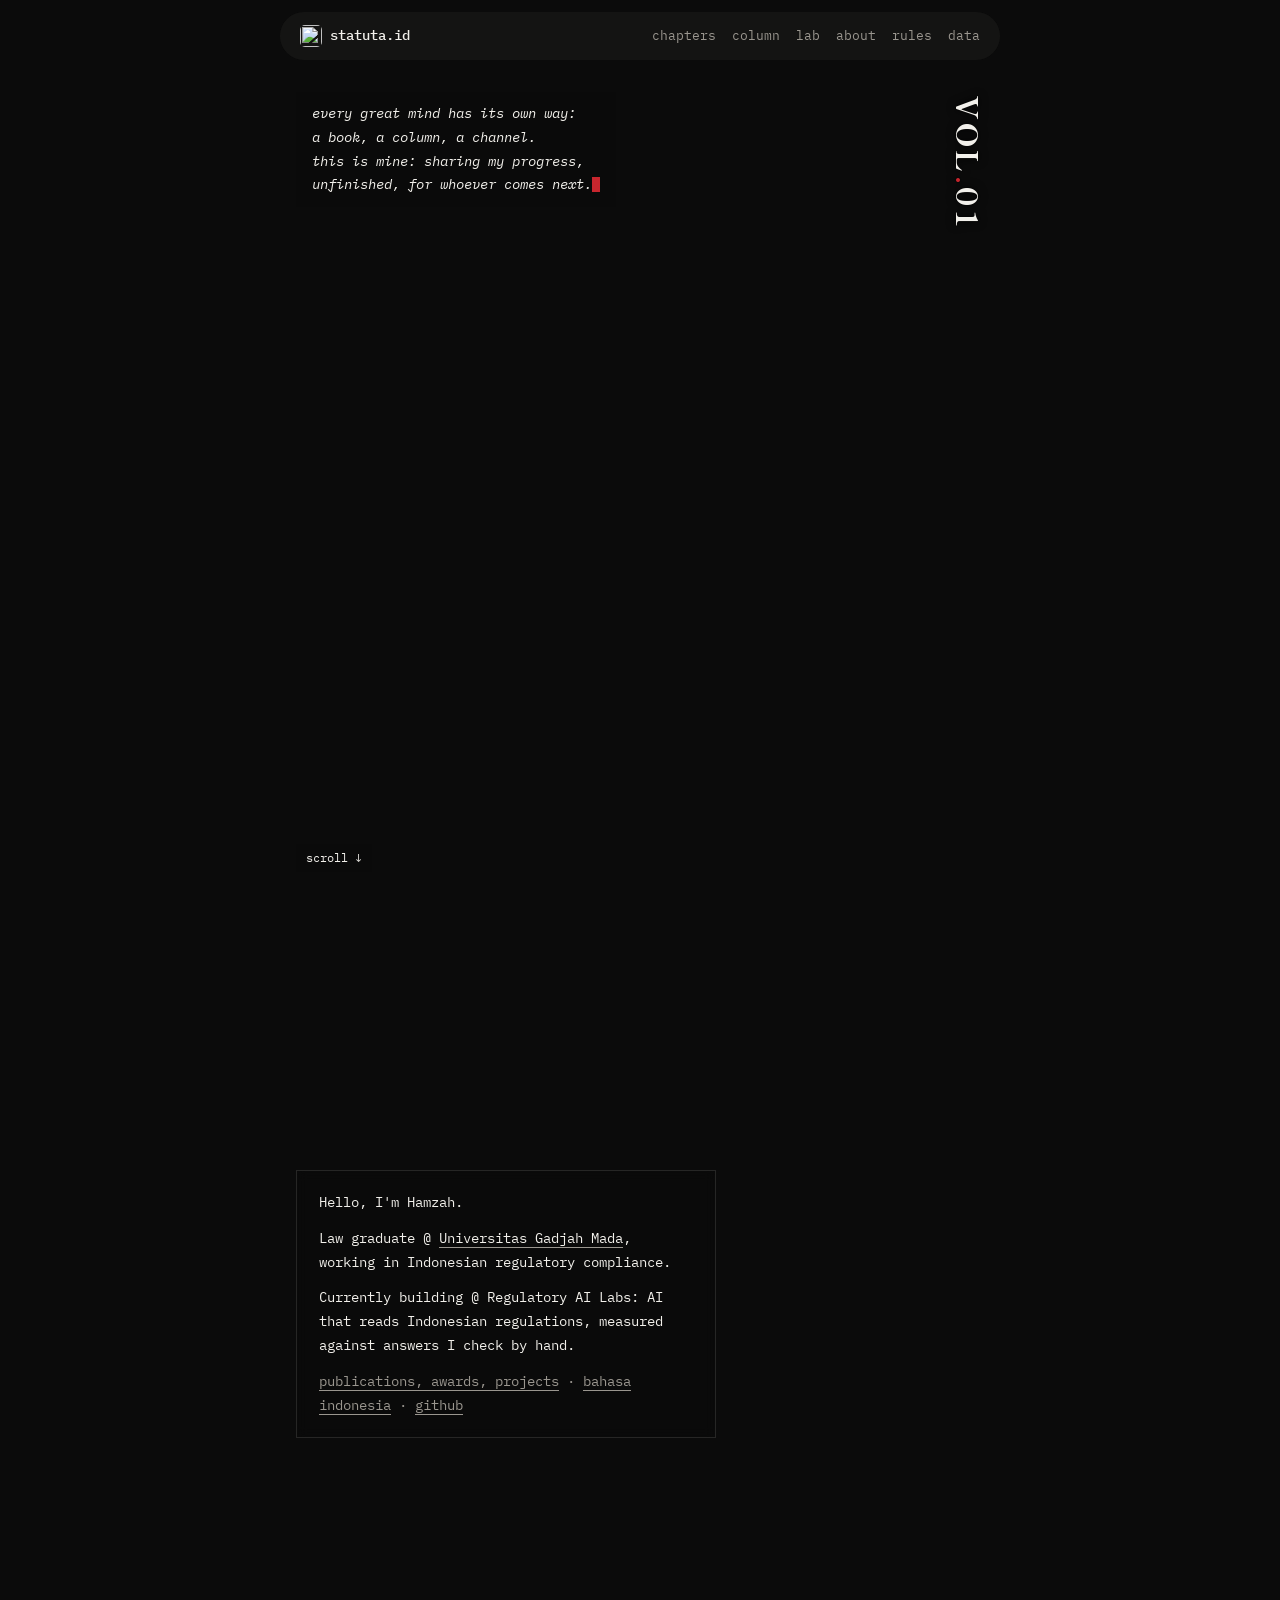
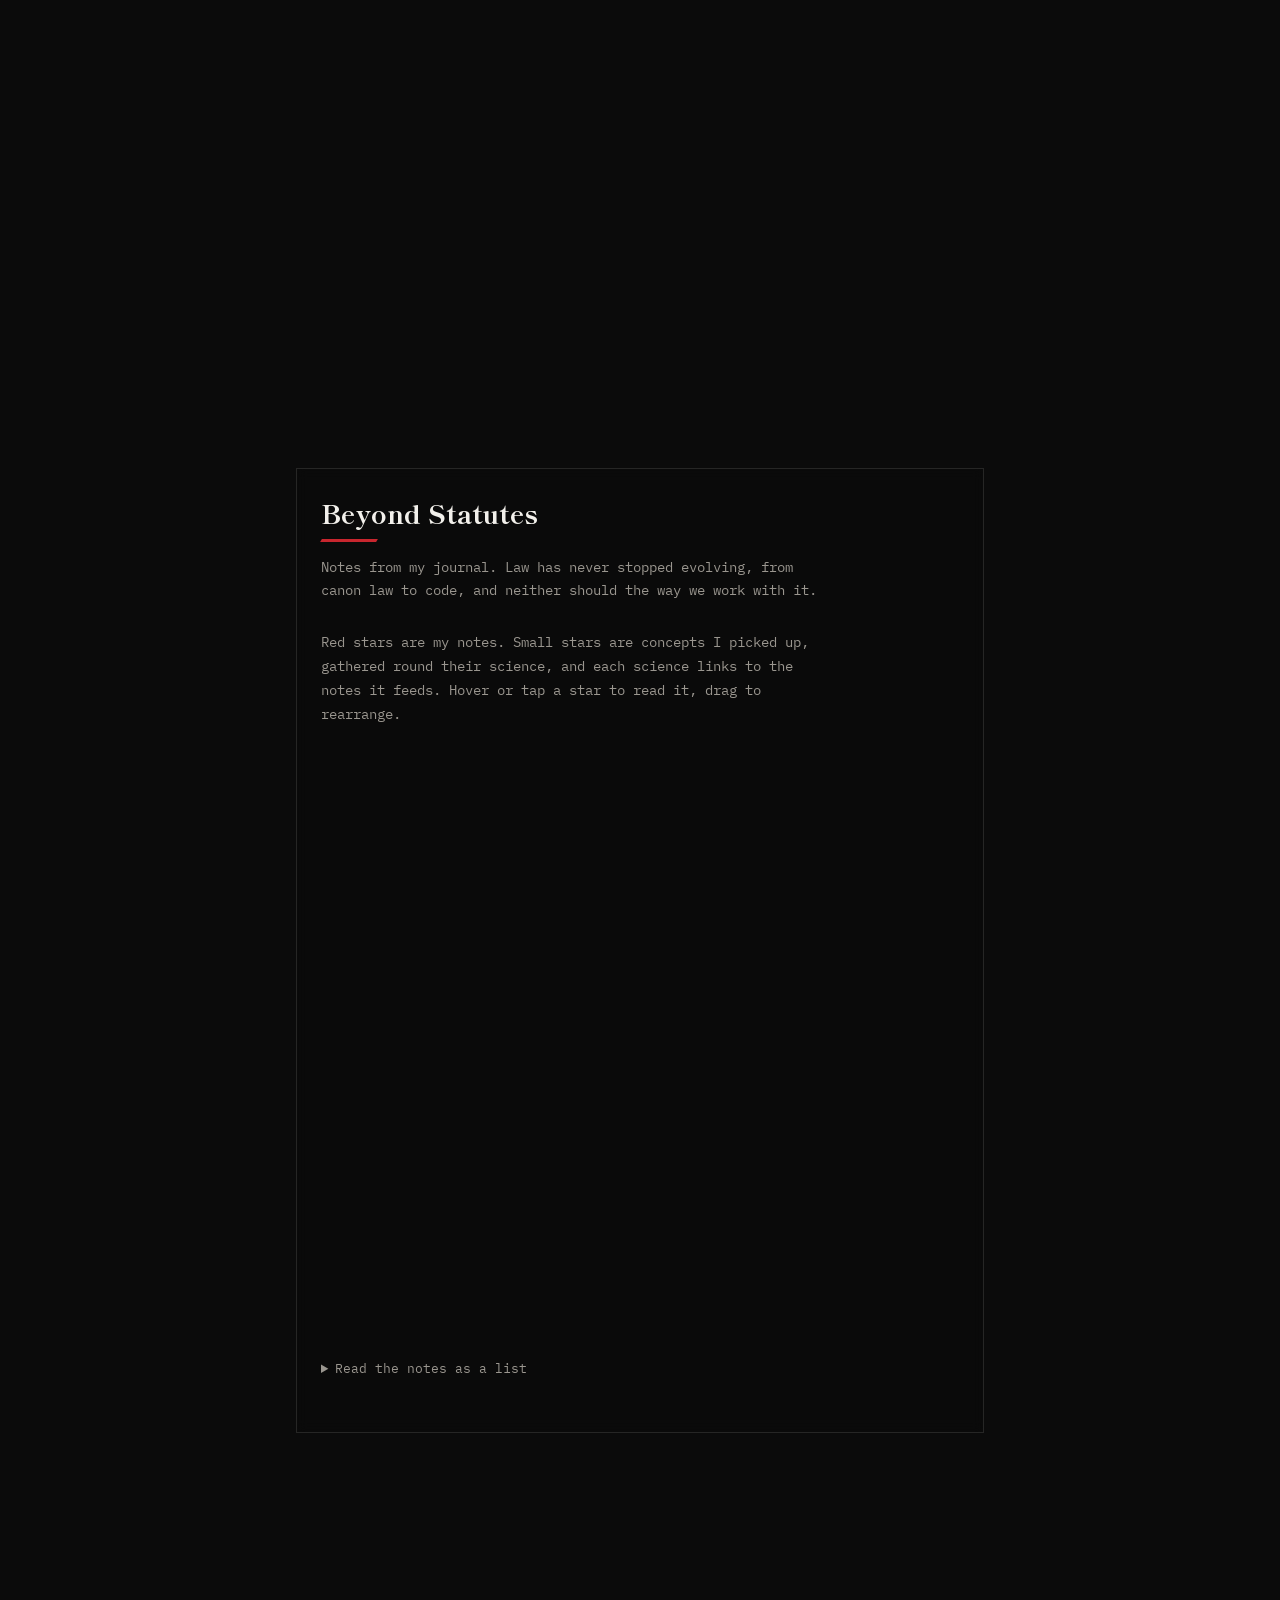
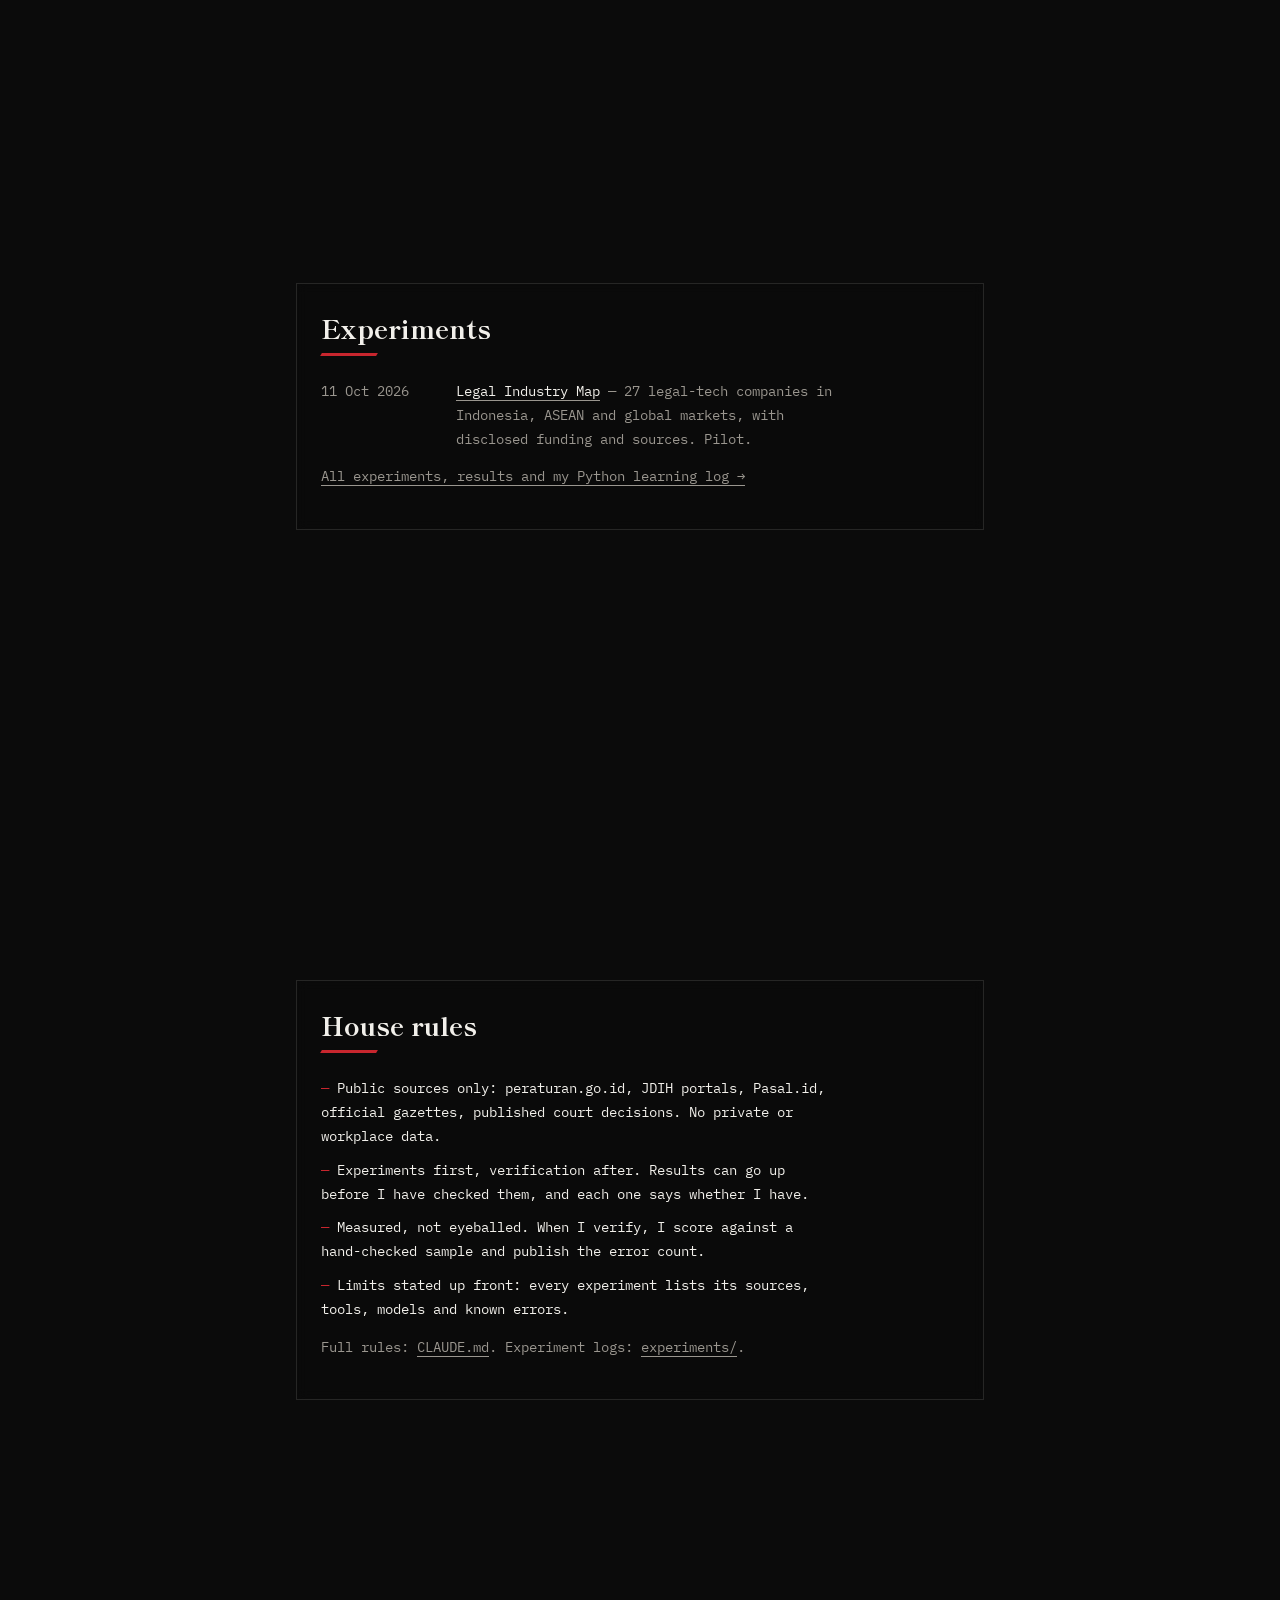
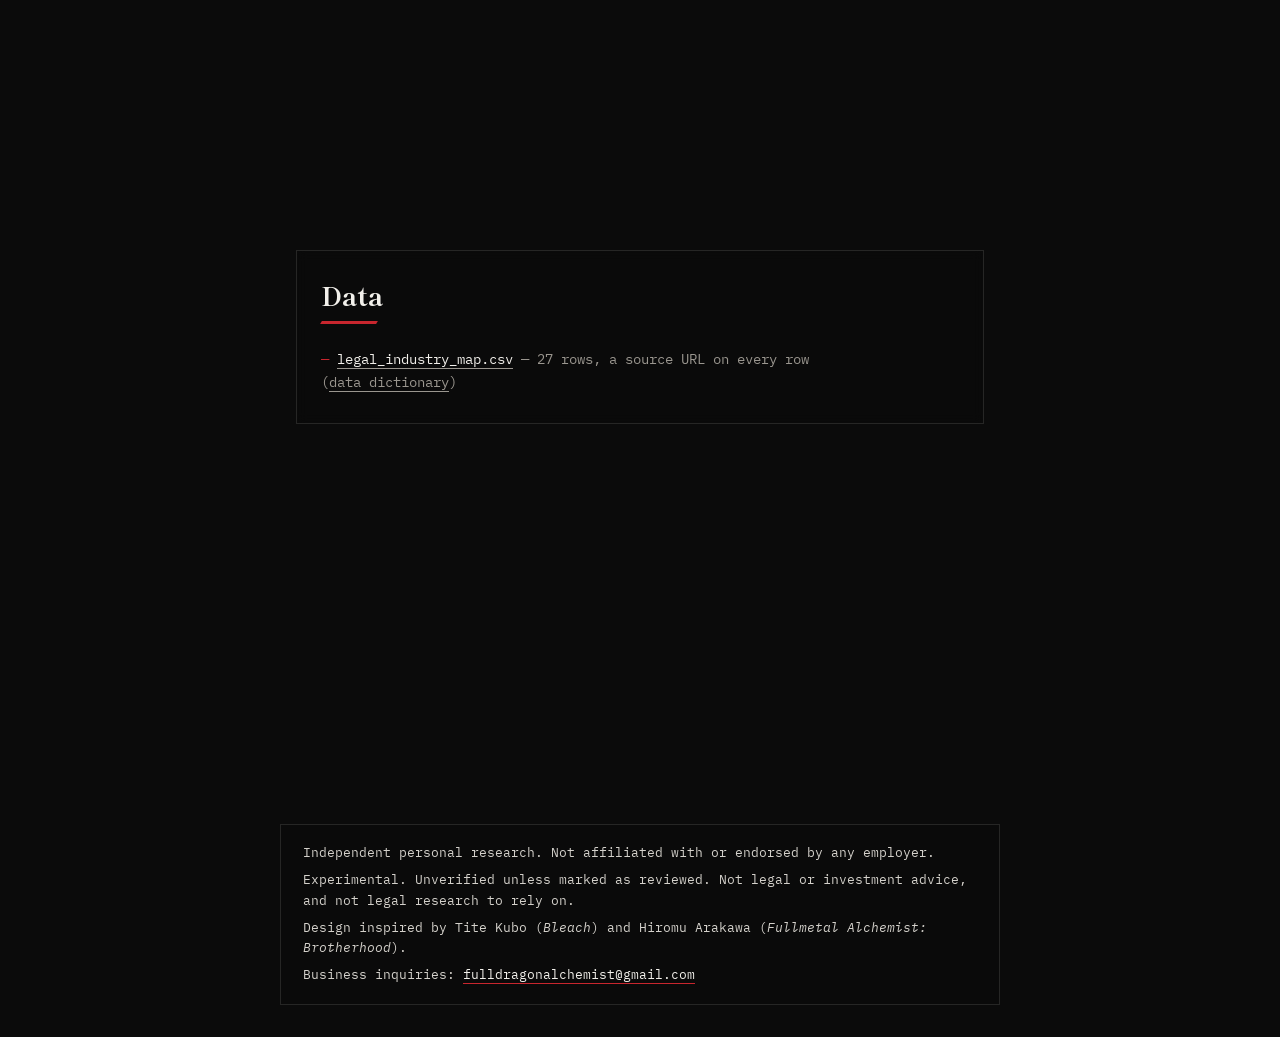
==== commit 8850792b: "Amend guardrail 5: publish experiments before verification, labelled; add experimental disclaimer Co" ====
--- a/site/home.html
+++ b/site/home.html
@@ -247,8 +247,8 @@
     <h2>House rules</h2>
     <ul class="plain">
       <li>Public sources only: peraturan.go.id, JDIH portals, Pasal.id, official gazettes, published court decisions. No private or workplace data.</li>
-      <li>A human reviews everything. AI output is a draft until I have checked it.</li>
-      <li>Measured, not eyeballed. Results are scored against a hand-checked sample, with error counts.</li>
+      <li>Experiments first, verification after. Results can go up before I have checked them, and each one says whether I have.</li>
+      <li>Measured, not eyeballed. When I verify, I score against a hand-checked sample and publish the error count.</li>
       <li>Limits stated up front: every experiment lists its sources, tools, models and known errors.</li>
     </ul>
     <p class="muted" style="margin-top:14px">Full rules: <a href="https://github.com/Mzah901/260725_regtech/blob/claude/new-session-euryc2/CLAUDE.md">CLAUDE.md</a>. Experiment logs: <a href="https://github.com/Mzah901/260725_regtech/tree/claude/new-session-euryc2/experiments">experiments/</a>.</p>
@@ -264,7 +264,7 @@
 
 <footer>
   <span>Independent personal research. Not affiliated with or endorsed by any employer.</span>
-  <span>Outputs are research artifacts, not legal or investment advice.</span>
+  <span>Experimental. Unverified unless marked as reviewed. Not legal or investment advice, and not legal research to rely on.</span>
   <span>Design inspired by Tite Kubo (<i>Bleach</i>) and Hiromu Arakawa (<i>Fullmetal Alchemist: Brotherhood</i>).</span>
   <span>Business inquiries: <a href="mailto:fulldragonalchemist@gmail.com">fulldragonalchemist@gmail.com</a></span>
 </footer>
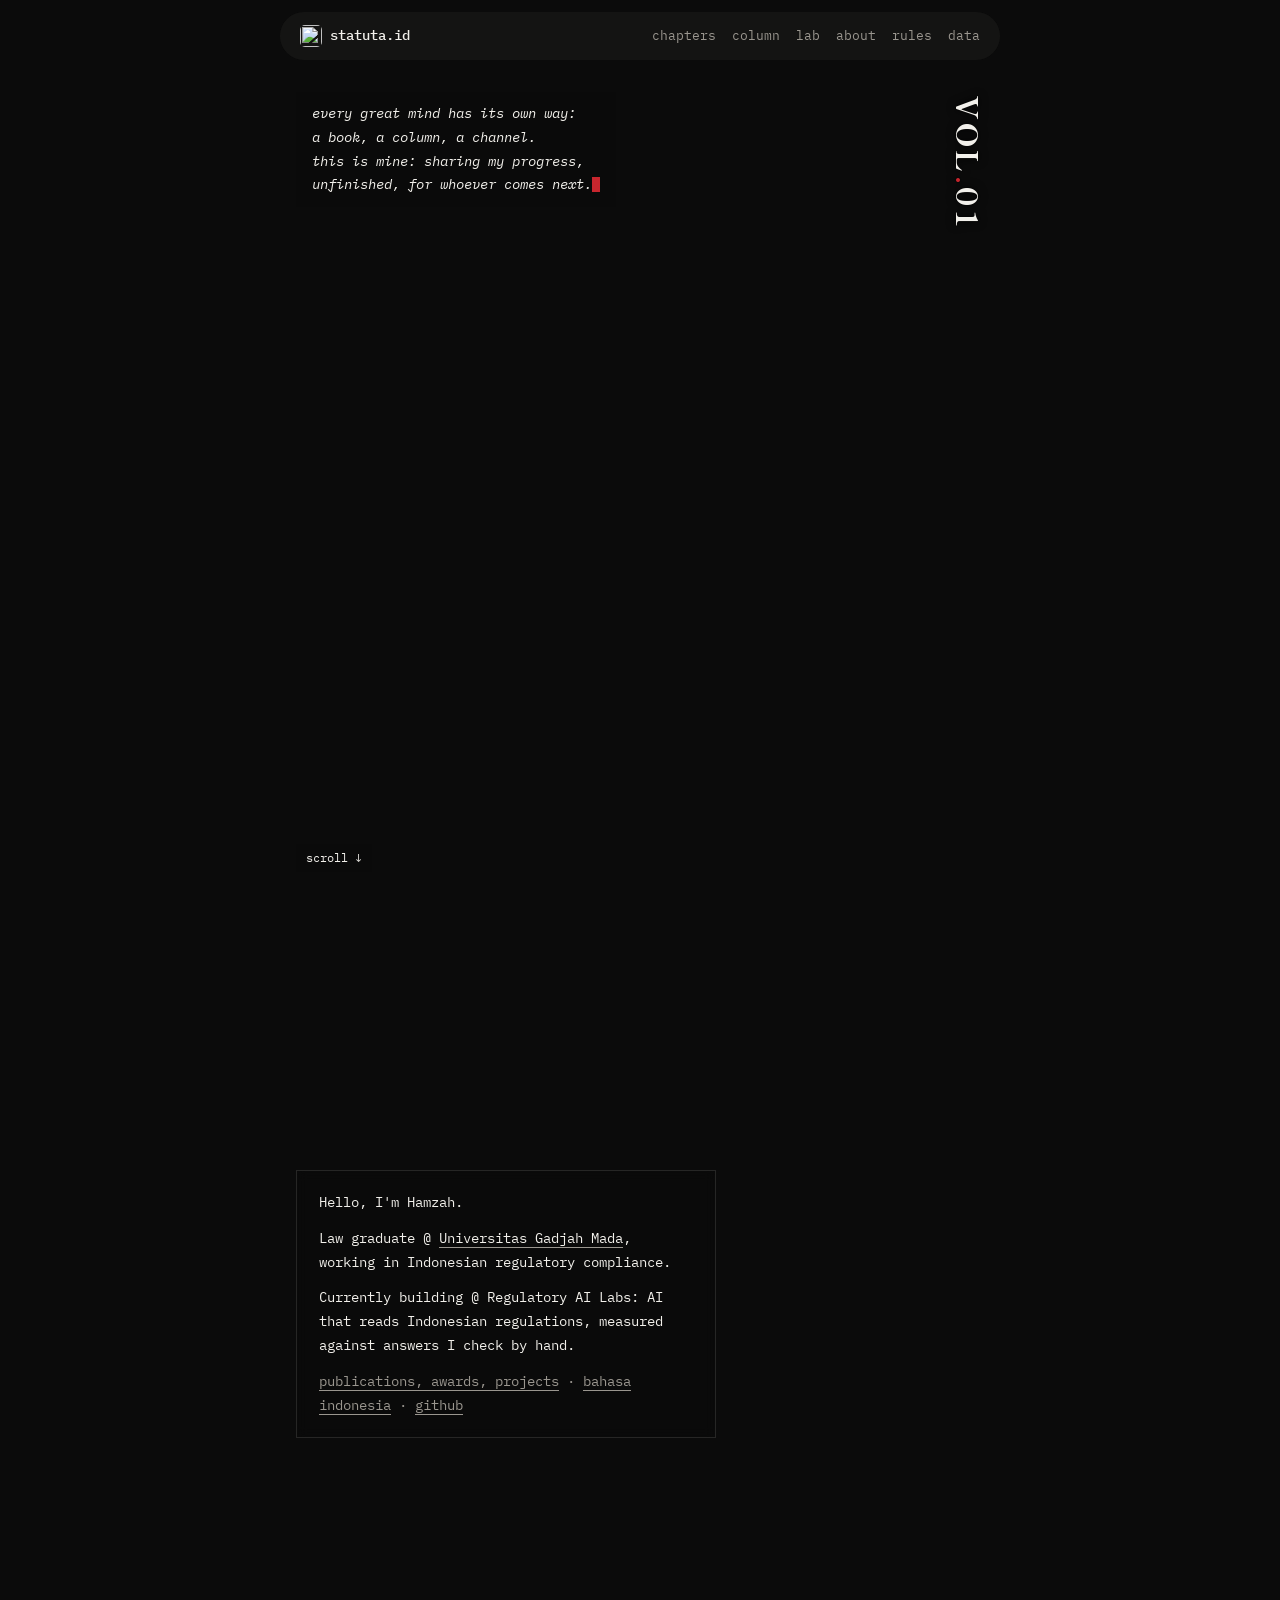
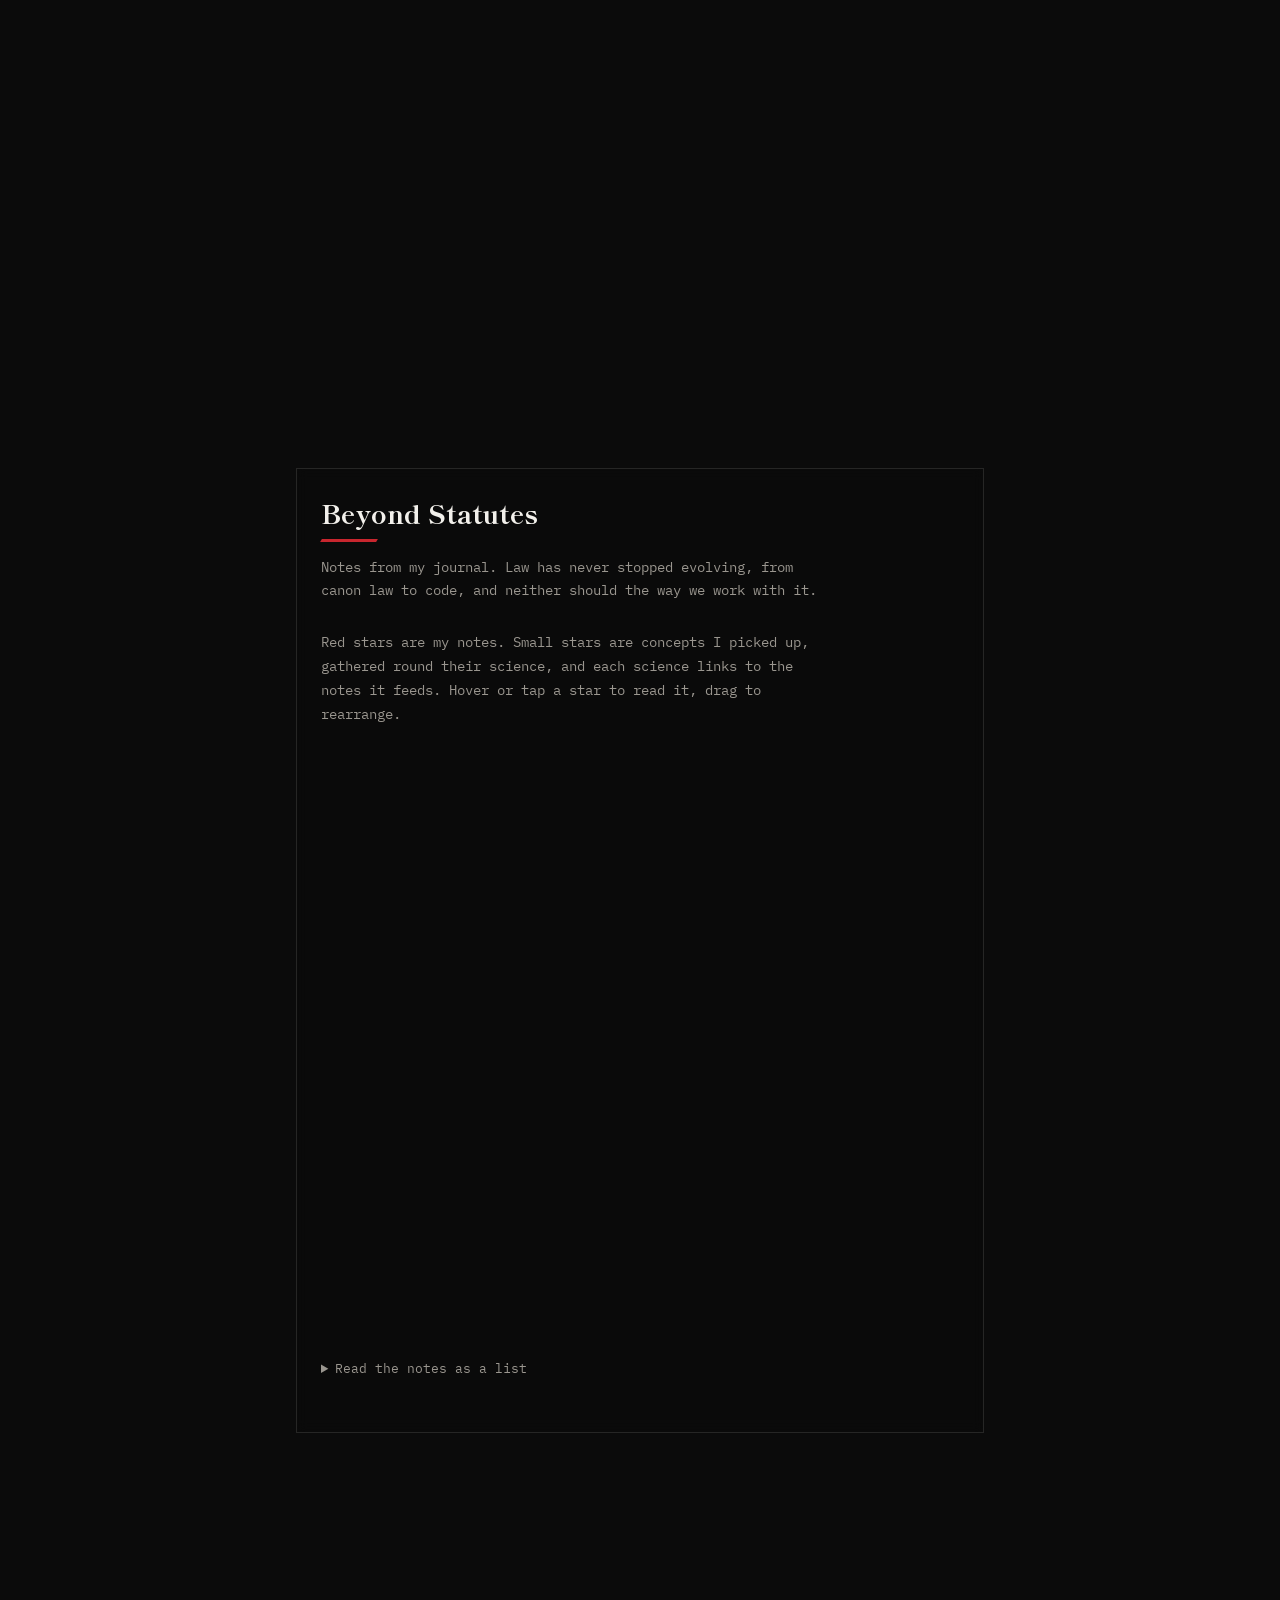
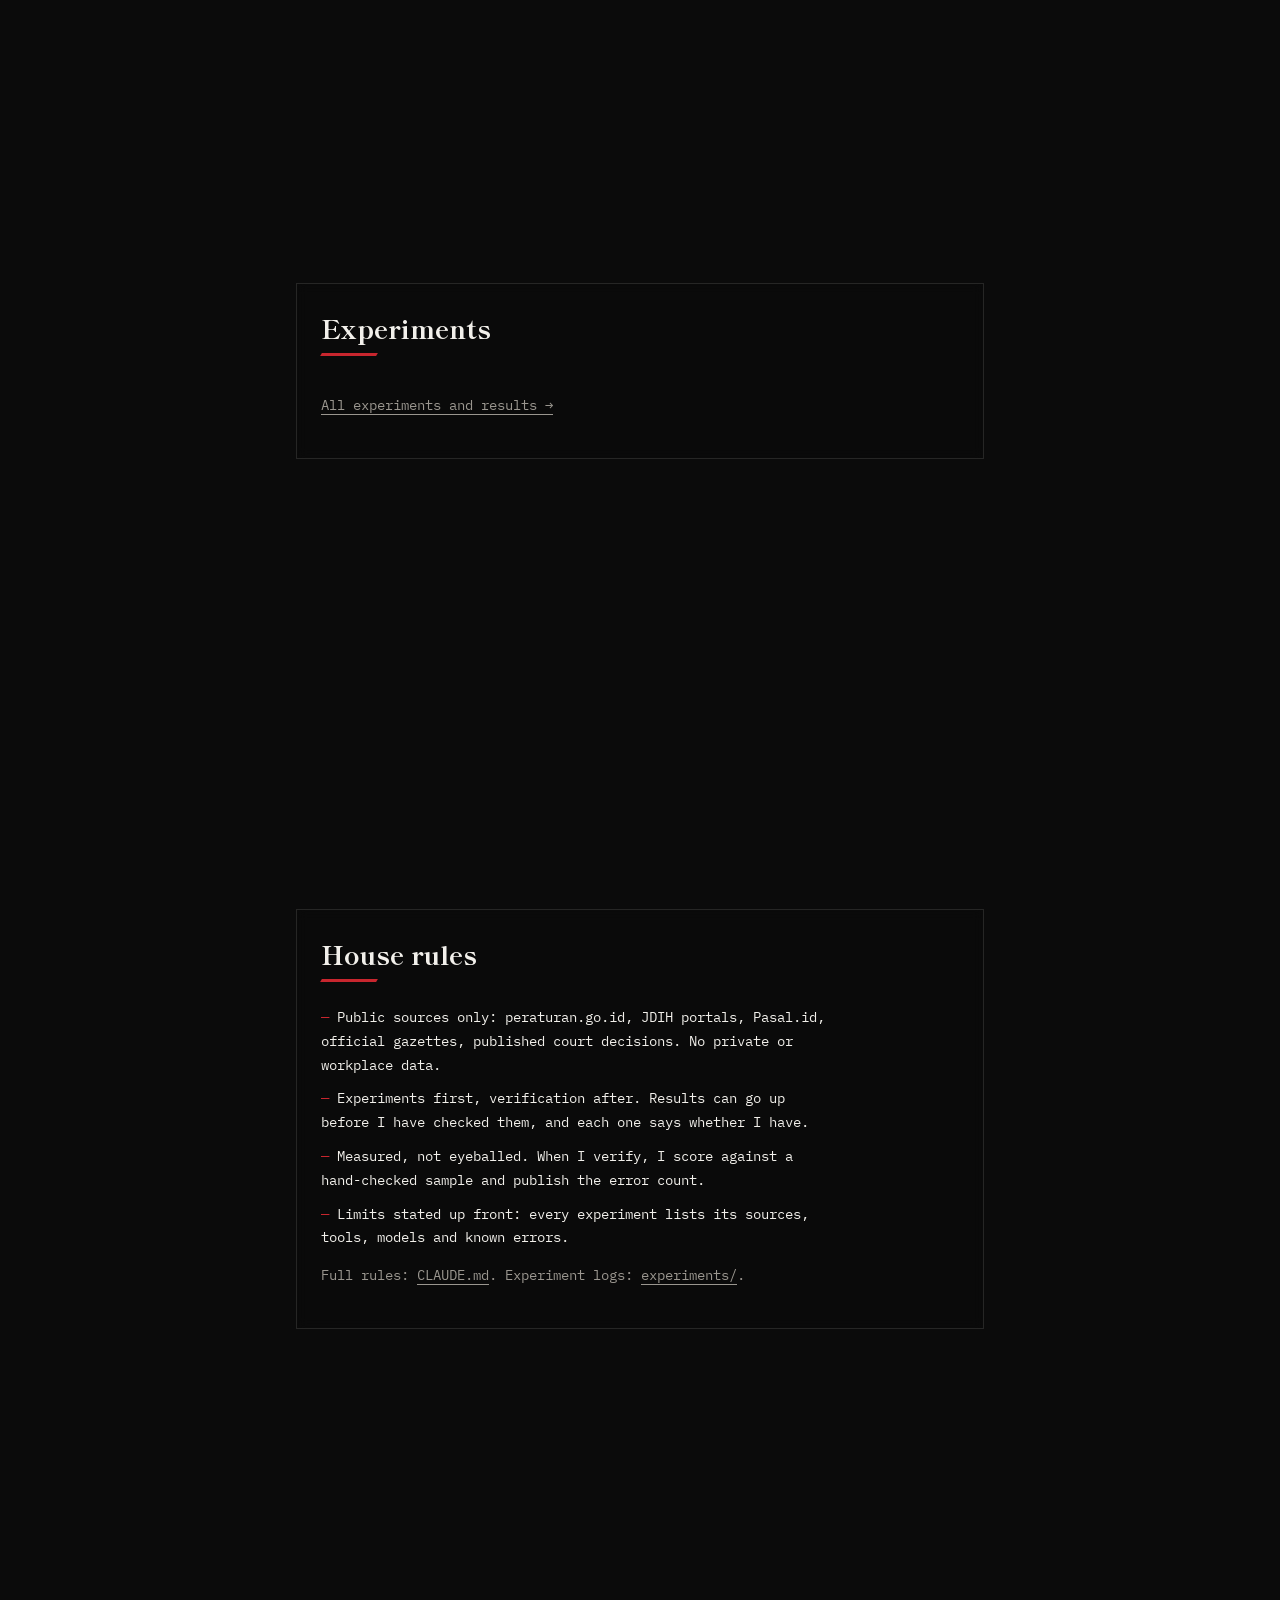
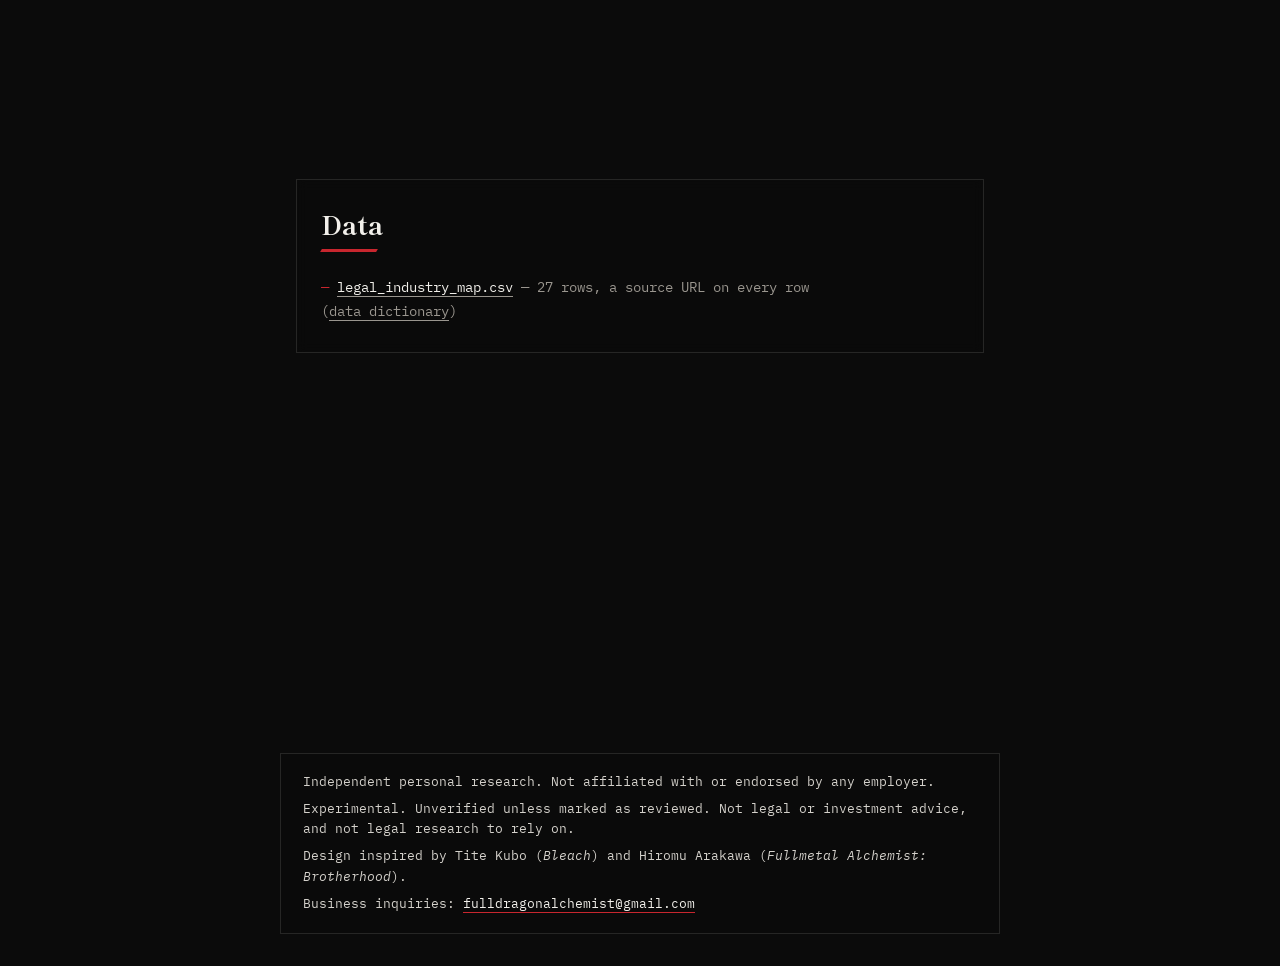
==== commit 205aa1f2: "Build home Experiments list from experiments/; fail build if README table drifts; drop Python log me" ====
--- a/site/home.html
+++ b/site/home.html
@@ -235,12 +235,9 @@
   <section id="experiments">
     <h2>Experiments</h2>
     <ul class="plain">
-      <li class="exp">
-        <time datetime="2026-10-11">11 Oct 2026</time>
-        <span><a href="legal-industry-map/">Legal Industry Map</a> <span class="muted">— 27 legal-tech companies in Indonesia, ASEAN and global markets, with disclosed funding and sources. Pilot.</span></span>
-      </li>
+<!--EXPERIMENTS-->
     </ul>
-    <p class="muted" style="margin-top:14px"><a href="/lab/">All experiments, results and my Python learning log →</a></p>
+    <p class="muted" style="margin-top:14px"><a href="/lab/">All experiments and results →</a></p>
   </section>
 
   <section id="rules">
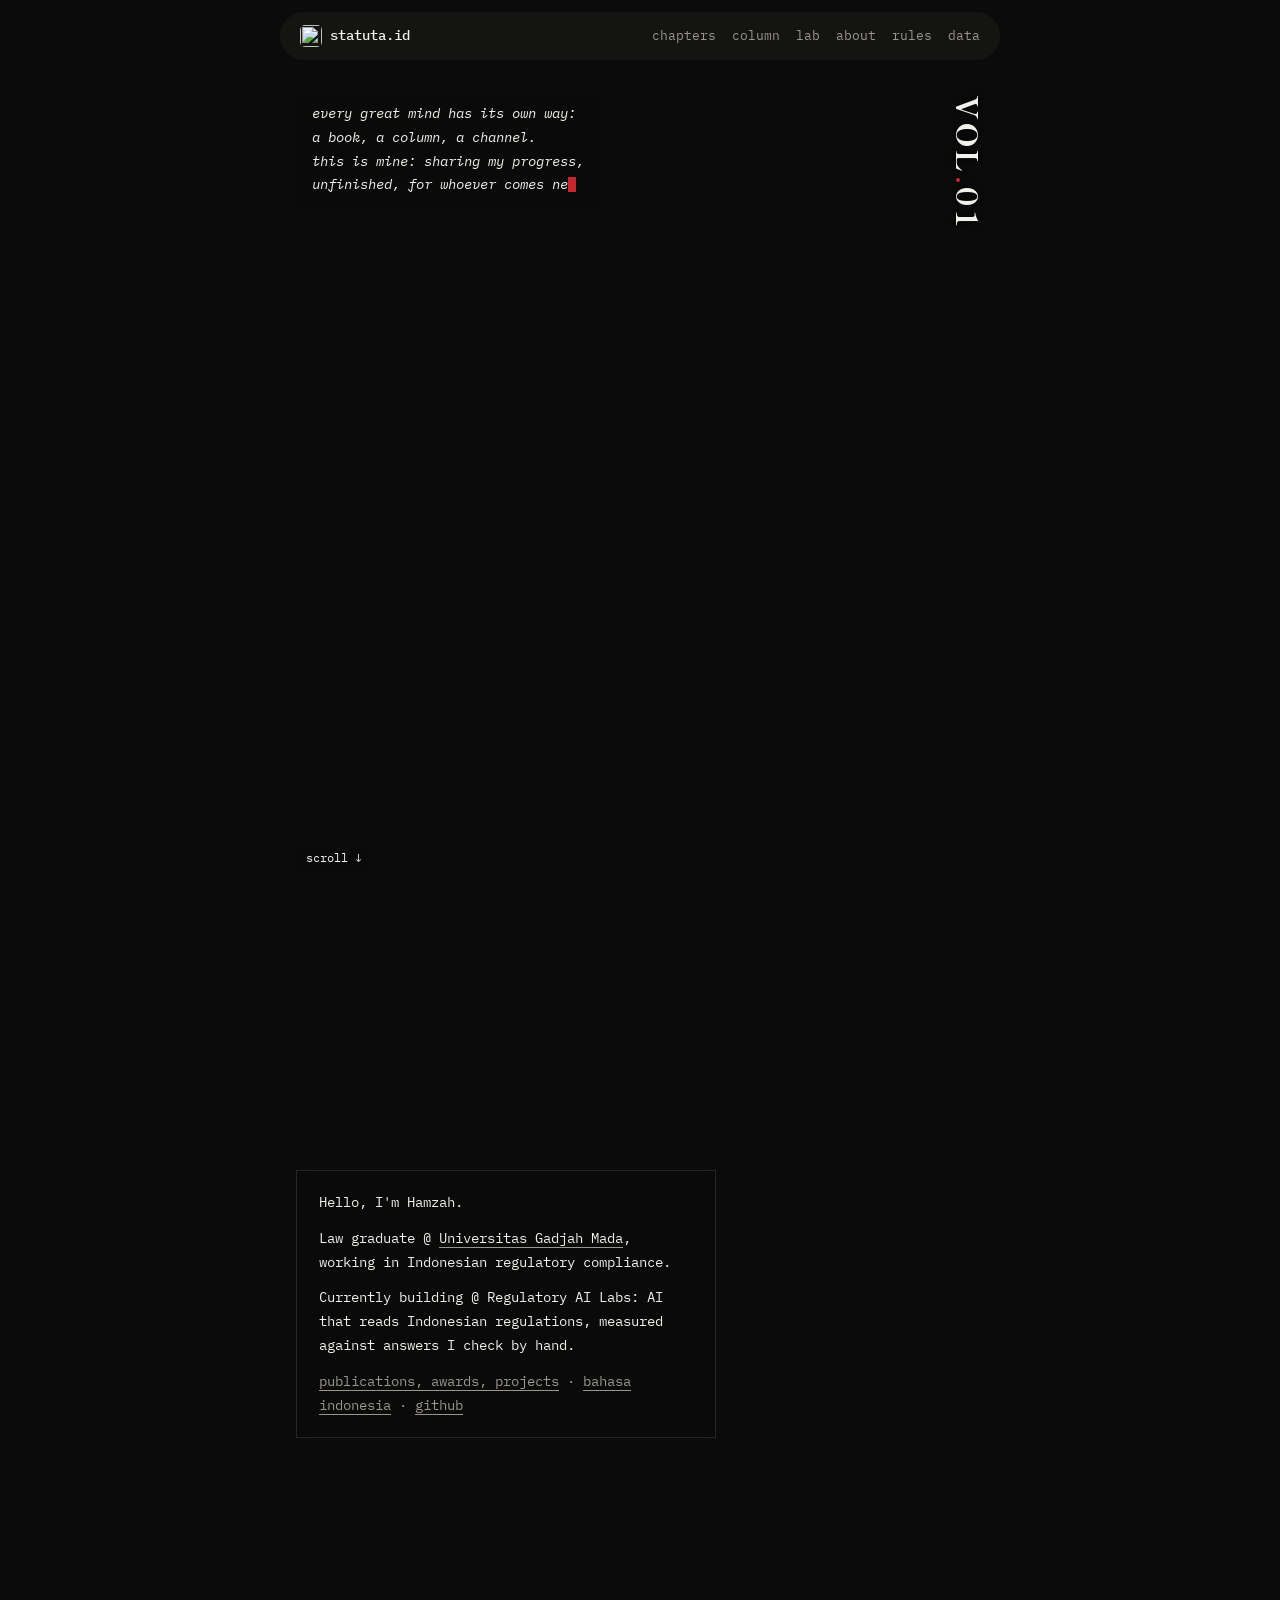
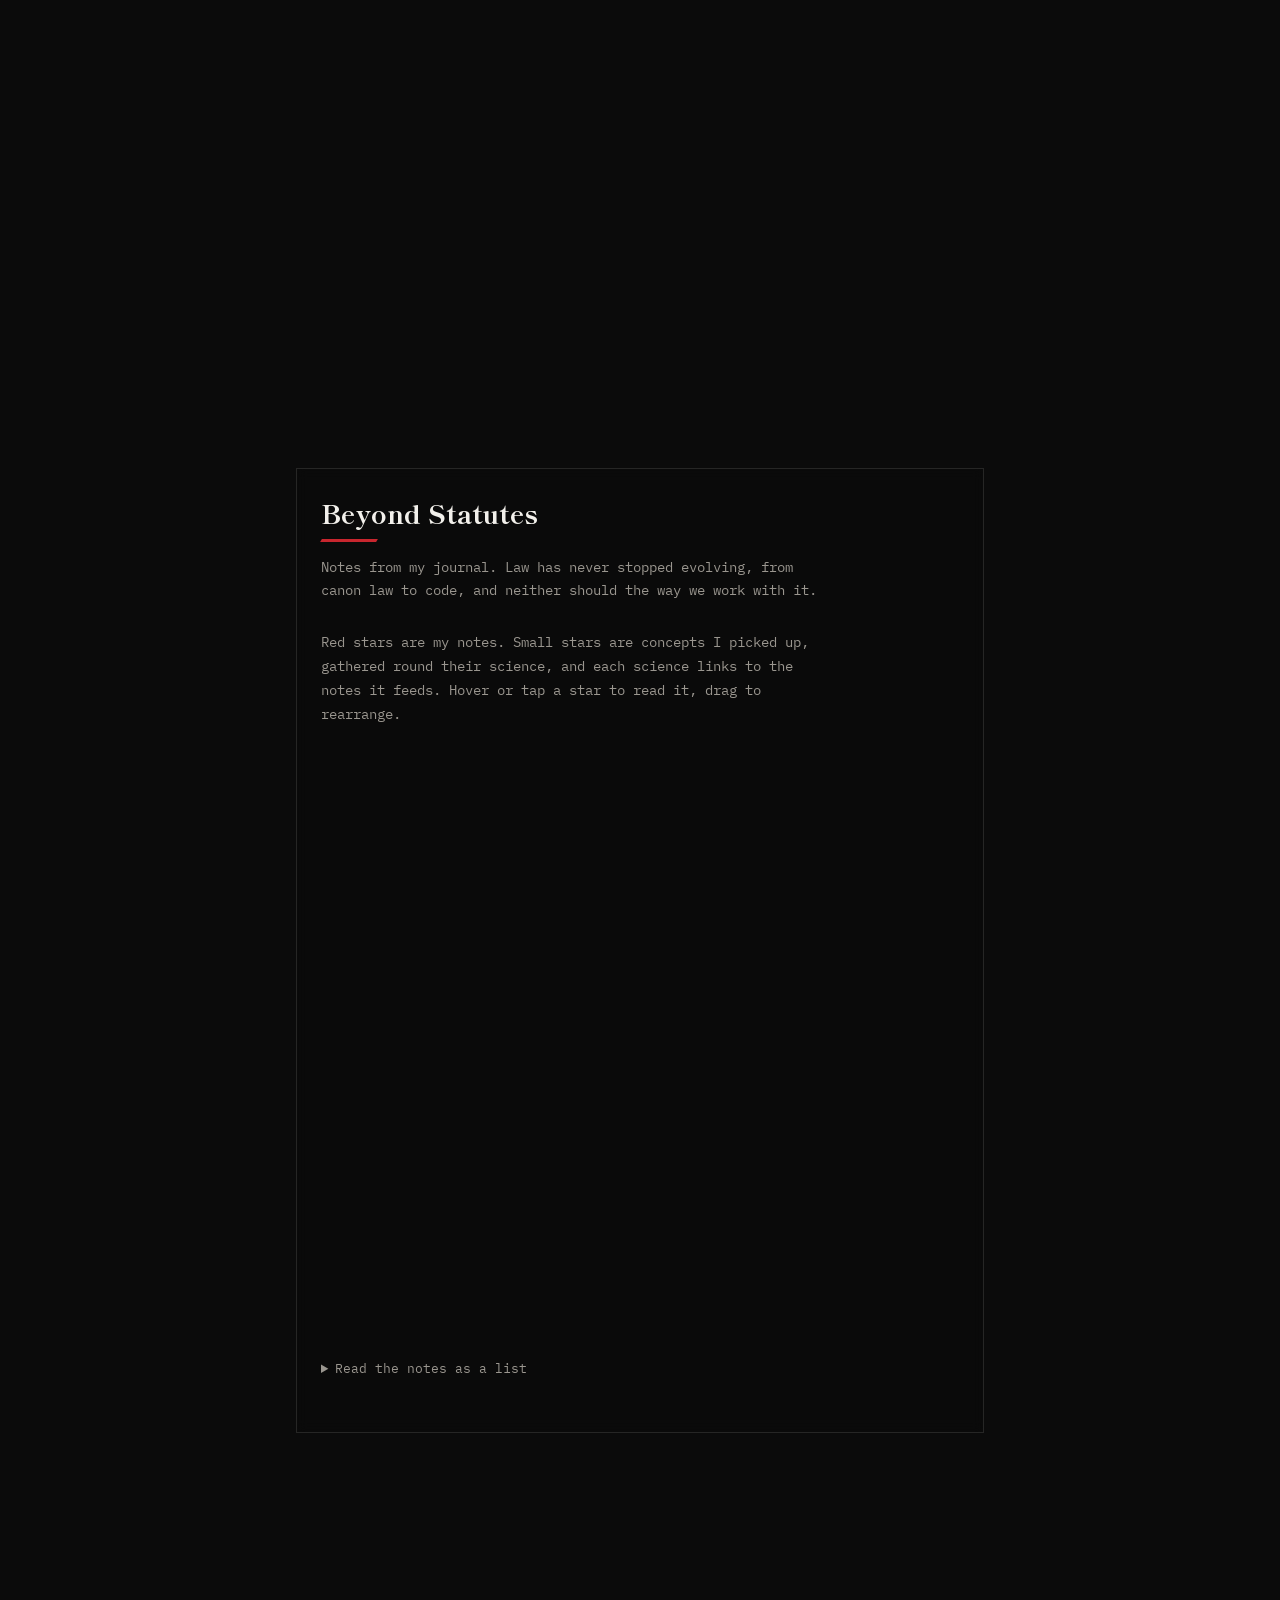
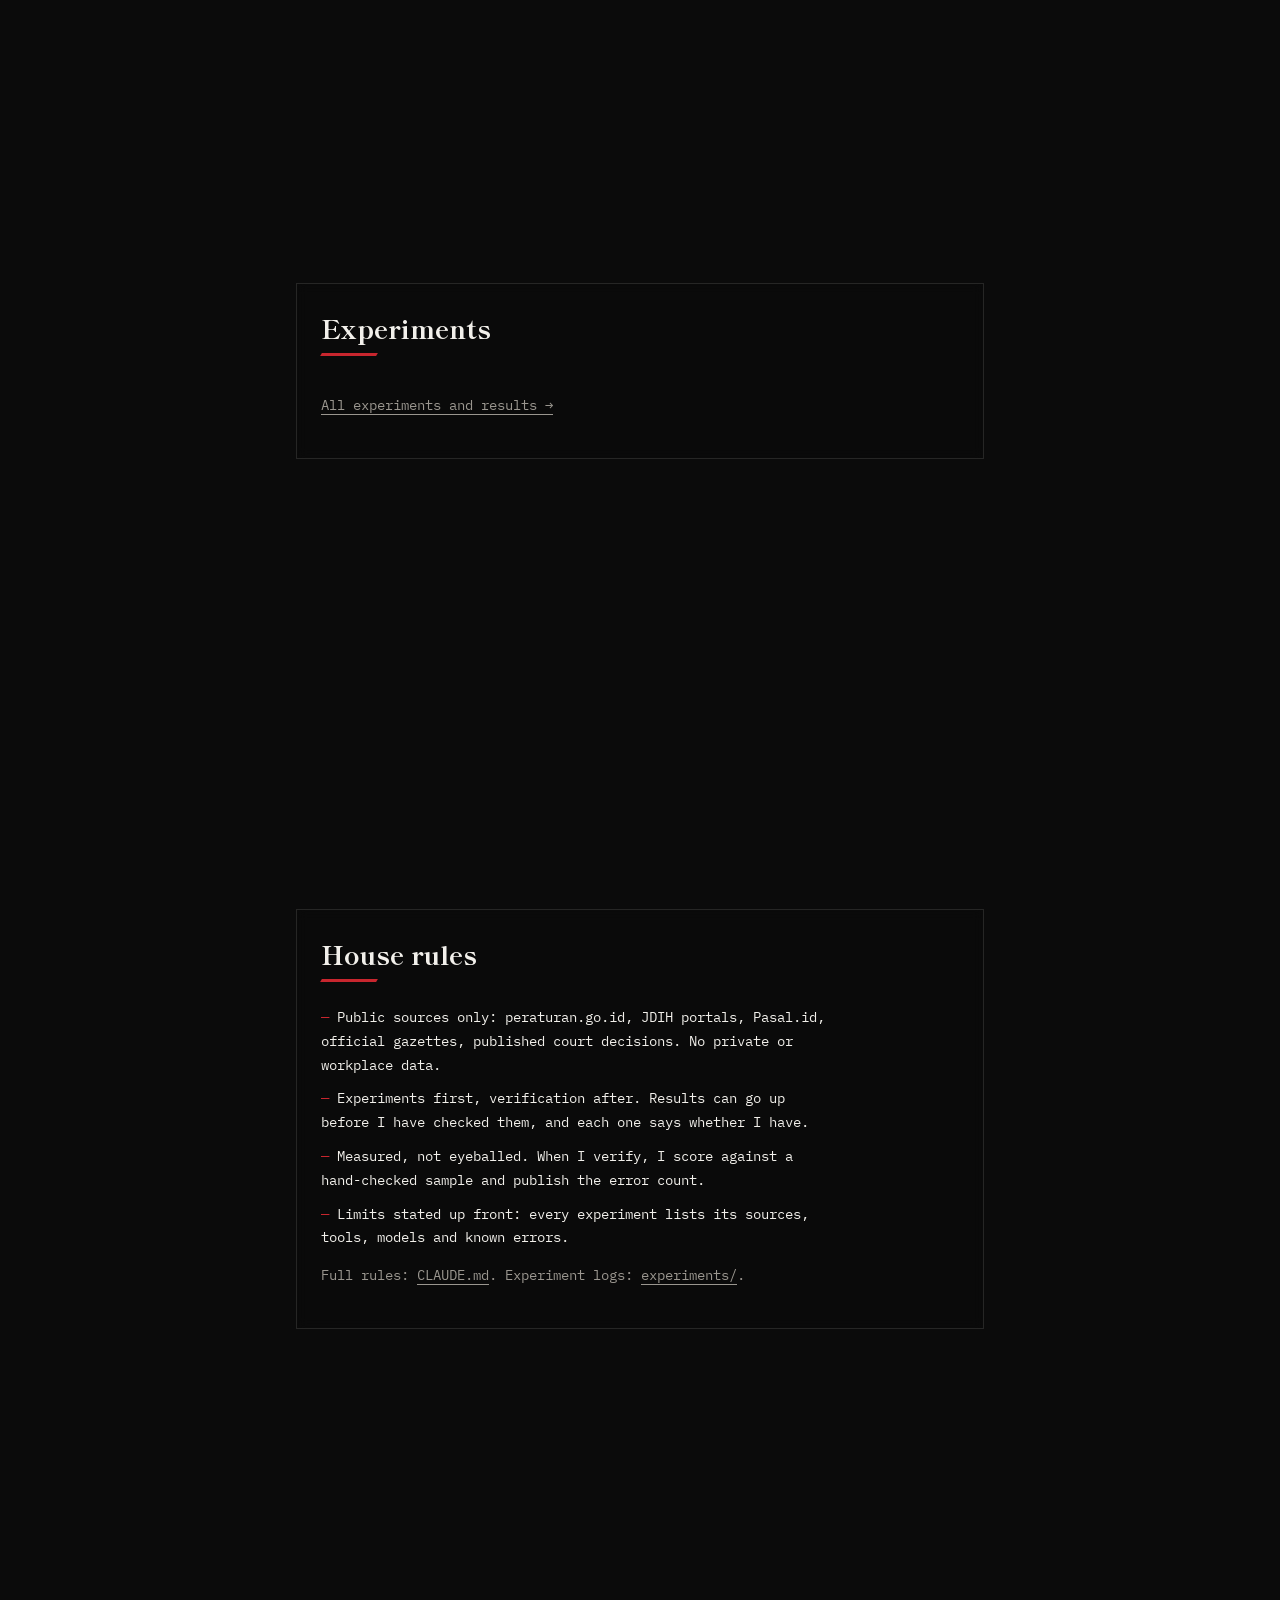
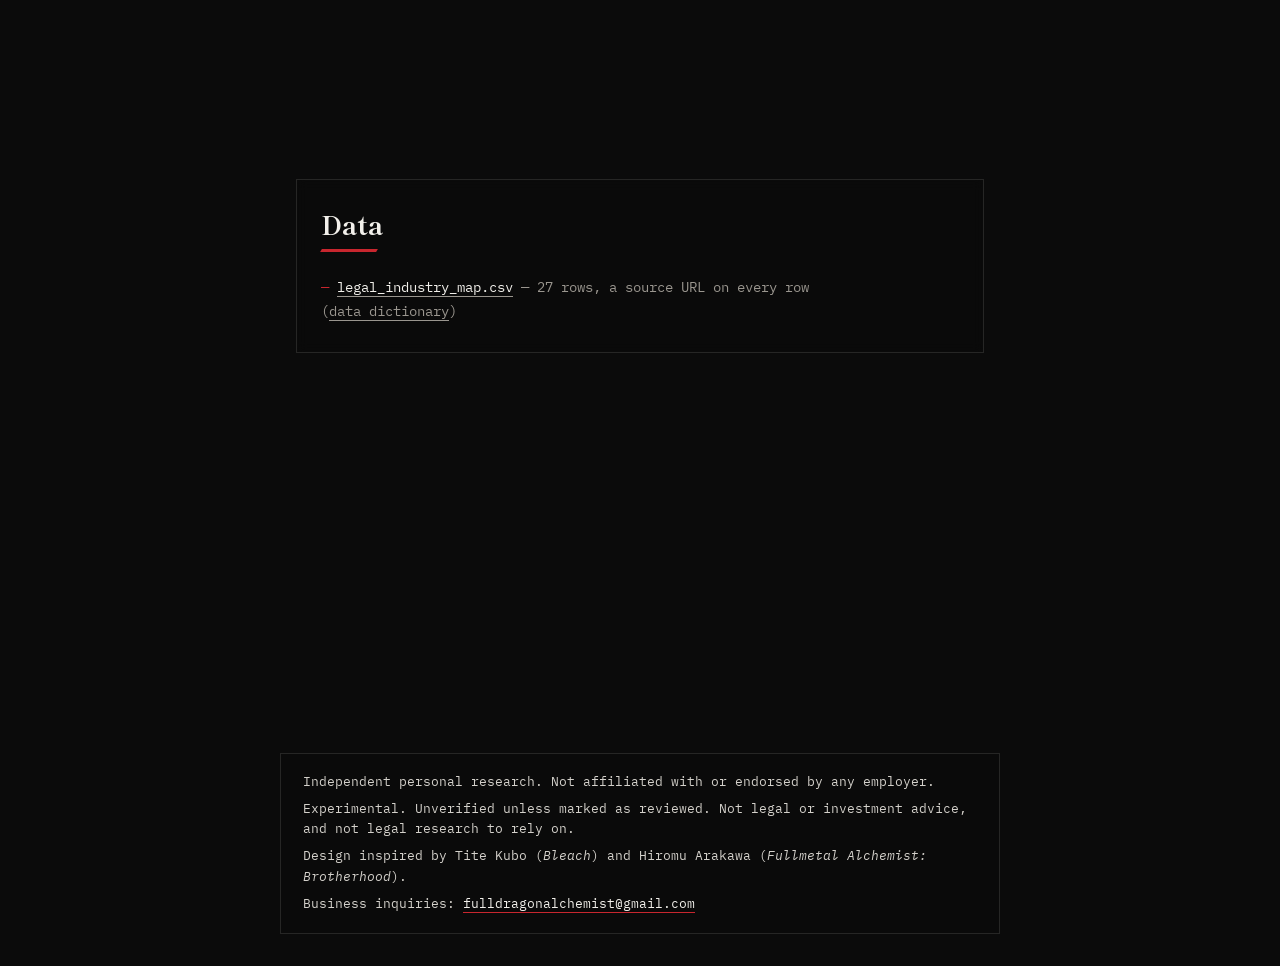
==== commit 8238e0b2: "Room: remove stale kwetiau and perfume; fill the corner right of the desk - Remove the kwetiau box a" ====
--- a/site/home.html
+++ b/site/home.html
@@ -7,6 +7,8 @@
 <!-- Visitor counter (GoatCounter: no cookies, no personal data). Stats: https://mzahmzah.goatcounter.com -->
 <script data-goatcounter="https://mzahmzah.goatcounter.com/count" async src="https://gc.zgo.at/count.js"></script>
 <link rel="icon" href="/logo.svg" type="image/svg+xml">
+<link rel="stylesheet" href="/fx.css">
+<script src="/fx.js" defer></script>
 <link rel="canonical" href="https://statuta.id/">
 <meta name="description" content="Independent research applying AI to Indonesian regulation, using public sources only.">
 <meta property="og:site_name" content="statuta.id">
@@ -38,7 +40,26 @@
 a:hover, a:focus-visible { text-decoration-color: var(--red); color: #fff; outline: none; }
 
 .intro, section, .poem a { pointer-events: auto; }
-.obj-tip { position: fixed; z-index: 5; pointer-events: none; background: rgba(11,11,11,.85); border: 1px solid var(--red); padding: 4px 10px; font-size: 12px; max-width: 320px; line-height: 1.5; }
+.obj-tip { position: fixed; z-index: 5; pointer-events: none; background: rgba(11,11,11,.85); border: 1px solid var(--red); padding: 4px 10px; font-size: 12px; max-width: 320px; line-height: 1.5;
+  opacity: 0; transform: translateY(6px) scale(.96); transform-origin: 0 0; transition: opacity .16s ease, transform .2s cubic-bezier(.2, .8, .2, 1.2); }
+.obj-tip.on { opacity: 1; transform: none; }
+/* A page shown on the laptop or tablet screen (positioned every frame by pinDevice). */
+.dev { position: fixed; left: 0; top: 0; z-index: 12; transform-origin: 0 0; opacity: 0; display: flex; flex-direction: column;
+  background: #0b0b0b; overflow: hidden; border-radius: 6px; will-change: transform, opacity; pointer-events: none; }
+.dev iframe { flex: 1; width: 100%; border: 0; background: #0b0b0b; }
+.dev-bar { display: flex; align-items: center; gap: 10px; height: 38px; padding: 0 12px; background: #202124; color: #c9cdd2; font-size: 13px; flex: none; }
+.dev-dots { display: flex; gap: 7px; } .dev-dots > * { width: 12px; height: 12px; border-radius: 50%; padding: 0; border: 0; display: block; }
+.dev-x { background: #ff5f57; cursor: pointer; } .dev-x:hover { box-shadow: 0 0 0 3px rgba(255, 95, 87, .35); }
+.dev-dots i:nth-child(2) { background: #febc2e; } .dev-dots i:nth-child(3) { background: #28c840; }
+.dev-back { background: none; border: 0; color: inherit; font: inherit; font-size: 20px; line-height: 1; cursor: pointer; padding: 0 4px; }
+.dev-back[disabled] { opacity: .3; cursor: default; }
+.dev-addr { flex: 1; min-width: 0; overflow: hidden; white-space: nowrap; text-overflow: ellipsis; background: #303134; border-radius: 999px; padding: 4px 14px; font-size: 12px; }
+.dev-open { color: inherit; text-decoration: none; font-size: 16px; } .dev-open:hover { color: #fff; }
+.dev.full { transform: none !important; width: 100vw !important; height: 100vh !important; height: 100dvh !important; border-radius: 0; animation: dev-full .3s ease both; }
+main, nav, footer { transition: opacity .4s; }
+.in-dev main, .in-dev nav, .in-dev footer, .in-dev .fx-bar { opacity: 0; }
+.in-dev main *, .in-dev nav *, .in-dev footer * { pointer-events: none !important; }
+@keyframes dev-full { from { opacity: .6; transform: scale(.96); } }
 #scene { position: fixed; inset: 0; width: 100%; height: 100%; display: block; z-index: 0; }
 
 nav { position: fixed; top: 12px; left: 50%; transform: translateX(-50%); width: min(720px, calc(100% - 24px)); z-index: 3;
@@ -47,8 +68,14 @@
 nav .name { font-weight: 500; text-decoration: none; display: inline-flex; align-items: center; gap: 8px; }
 nav .name img { border-radius: 5px; }
 nav ul { display: flex; gap: 16px; margin: 0; padding: 0; list-style: none; font-size: 13px; }
-nav ul a { color: var(--muted); text-decoration: none; }
-nav ul a:hover { color: var(--ink); }
+nav { transition: background-color .4s, box-shadow .4s, padding .4s; }
+nav.scrolled { background: rgba(20, 20, 19, .82); box-shadow: 0 8px 30px rgba(0, 0, 0, .35); padding-block: 9px; }
+nav .name img { transition: transform .6s cubic-bezier(.2, .8, .2, 1.3); }
+nav .name:hover img { transform: rotate(-360deg) scale(1.15); }
+nav ul a { color: var(--muted); text-decoration: none; position: relative; }
+nav ul a::after { content: ""; position: absolute; left: 0; right: 0; bottom: -3px; height: 2px; background: var(--red); transform: scaleX(0); transform-origin: 0 50%; transition: transform .3s cubic-bezier(.2, .8, .2, 1); }
+nav ul a:hover, nav ul a[aria-current] { color: var(--ink); }
+nav ul a:hover::after, nav ul a[aria-current]::after { transform: scaleX(1); }
 
 main { pointer-events: none; position: relative; z-index: 1; max-width: 720px; margin: 0 auto; padding: 0 16px 40vh; }
 
@@ -84,6 +111,13 @@
 .chapters p { color: #D4D1CB; margin: 0; }
 .chapters h3 a { text-decoration: none; }
 .chapters h3 a:hover { text-decoration: underline; text-decoration-color: var(--red); }
+.rank { transition: transform .5s cubic-bezier(.2, .8, .2, 1.3), -webkit-text-stroke-color .3s, text-shadow .3s; }
+.chapters h3 { transition: translate .3s cubic-bezier(.2, .8, .2, 1); }
+.chapters li:hover .rank { transform: rotate(0deg) scale(1.1); -webkit-text-stroke-color: var(--red); text-shadow: 0 0 24px rgba(200, 38, 46, .45); }
+.chapters li:hover h3 { translate: 6px 0; }
+section { transition: border-color .5s, box-shadow .5s; }
+section:hover { border-color: rgba(200, 38, 46, .35); box-shadow: 0 0 0 1px rgba(200, 38, 46, .08), 0 20px 50px rgba(0, 0, 0, .35); }
+ul.plain li { transition: translate .25s; } ul.plain li:hover { translate: 4px 0; }
 
 ul.plain { margin: 24px 0 0; padding: 0; list-style: none; display: grid; gap: 10px; max-width: 64ch; }
 ul.plain li::before { content: "— "; color: var(--red); }
@@ -137,6 +171,14 @@
 .fb { position: fixed; inset: 0; z-index: 20; background: rgba(5, 5, 5, .88); backdrop-filter: blur(6px); -webkit-backdrop-filter: blur(6px);
   display: grid; place-items: center; padding: 56px 16px 72px; }
 .fb[hidden] { display: none; }
+.fb:not([hidden]) { animation: fb-fade .3s ease both; }
+.fb:not([hidden]) .fb-stage { animation: fb-pop .5s cubic-bezier(.2, .8, .2, 1.05) both; }
+.fb.out { animation: fb-fade .22s ease reverse both; }
+.fb.out .fb-stage { animation: fb-pop .22s ease-in reverse both; }
+@keyframes fb-fade { from { opacity: 0; } }
+@keyframes fb-pop { from { opacity: 0; transform: translateY(30px) scale(.9) rotateX(10deg); } }
+.fb-btn { transition: border-color .2s, background-color .2s, transform .15s; }
+.fb-btn:not([disabled]):hover { background: rgba(200, 38, 46, .25); }
 .fb-stage { perspective: 2400px; width: min(980px, 100%); }
 .fb-book { position: relative; display: grid; grid-template-columns: 1fr 1fr; aspect-ratio: 1.45; max-height: calc(100vh - 140px); margin: 0 auto;
   transition: transform .6s ease; filter: drop-shadow(0 20px 40px rgba(0, 0, 0, .6)); }
@@ -178,7 +220,15 @@
   .fb-right { border-radius: 4px; } .fb-leaf { width: 100%; } .fb-leaf.fwd { left: 0; } .fb-brand { display: none; }
   .fb-prev, .fb-next { top: auto; bottom: 74px; transform: none; height: 44px; }
 }
-@media (prefers-reduced-motion: reduce) { html { scroll-behavior: auto; } .cursor, .star .core { animation: none; } .fb-book, .fb-leaf { transition: none; } }
+/* Phones and tablets: glass blur over a moving 3D scene is redrawn every frame and is the main cause of lag there.
+   Use near-solid panels instead. */
+@media (max-width: 700px), (pointer: coarse) {
+  nav, .poem, .intro, section, footer, .fb { backdrop-filter: none !important; -webkit-backdrop-filter: none !important; }
+  nav { background: rgba(24, 24, 23, .92); } .poem { background: rgba(11, 11, 11, .82); }
+  :root { --panel: rgba(11, 11, 11, .9); } .fb { background: rgba(5, 5, 5, .96); }
+  section:hover { box-shadow: none; }
+}
+@media (prefers-reduced-motion: reduce) { html { scroll-behavior: auto; } .cursor, .star .core { animation: none; } .fb-book, .fb-leaf { transition: none; } .fb, .fb .fb-stage, .obj-tip, nav .name img { animation: none !important; transition: none !important; } }
 </style>
 </head>
 <body>
@@ -338,7 +388,12 @@
   }
   prev.onclick = () => turn(view - 1); next.onclick = () => turn(view + 1);
   range.oninput = () => turn(+range.value);
-  function close() { fb.hidden = true; document.documentElement.style.overflow = ""; if (back) back.focus(); }
+  function close() {
+    if (fb.hidden || fb.classList.contains("out")) return;
+    const done = () => { fb.classList.remove("out"); fb.hidden = true; document.documentElement.style.overflow = ""; if (back) back.focus(); };
+    if (still) return done();
+    fb.classList.add("out"); setTimeout(done, 220);   // let it fade before hiding
+  }
   fb.querySelector(".fb-x").onclick = close;
   fb.addEventListener("click", (ev) => { if (ev.target === fb) close(); });
   addEventListener("keydown", (ev) => {
@@ -354,6 +409,23 @@
     fb.hidden = false; document.documentElement.style.overflow = "hidden";
     render(); fb.querySelector(".fb-x").focus();
   };
+})();
+
+// ---- Nav: firms up once you scroll, and underlines the section you are reading. ----
+(function navState() {
+  const nav = document.querySelector("nav"), links = [...nav.querySelectorAll('a[href^="#"]:not(.name)')];
+  const onScroll = () => nav.classList.toggle("scrolled", scrollY > 40);
+  addEventListener("scroll", onScroll, { passive: true }); onScroll();
+  if (!("IntersectionObserver" in window)) return;
+  const watch = new IntersectionObserver((entries) => {
+    for (const e of entries) {
+      const link = links.find((a) => a.getAttribute("href") === "#" + e.target.id);
+      if (!link) continue;
+      if (e.isIntersecting) { links.forEach((a) => a.removeAttribute("aria-current")); link.setAttribute("aria-current", "true"); }
+      else link.removeAttribute("aria-current");
+    }
+  }, { rootMargin: "-45% 0px -45% 0px" });   // counts as "reading" while it crosses the middle of the screen
+  for (const a of links) { const sec = document.querySelector(a.getAttribute("href")); if (sec) watch.observe(sec); }
 })();
 
 // ---- Star map: a small force layout (stars push apart, links pull together), Obsidian-style. ----
@@ -471,7 +543,7 @@
   const RED = 0xE0242E, SPIRIT = 0xBFE9FF, LAB = 0x7FE3FF;
   const canvas = document.getElementById("scene");
   const renderer = new THREE.WebGLRenderer({ canvas, antialias: !small, powerPreference: small ? "low-power" : "default" });
-  renderer.setPixelRatio(Math.min(devicePixelRatio || 1, small ? 1.25 : 2));   // phones draw fewer pixels
+  renderer.setPixelRatio(Math.min(devicePixelRatio || 1, small ? 1 : 2));   // phones draw fewer pixels (and fewer still if they fall behind, see adapt)
   renderer.outputEncoding = THREE.sRGBEncoding;
   renderer.toneMapping = THREE.ACESFilmicToneMapping;   // film-like contrast and colour
   renderer.toneMappingExposure = 0.9;
@@ -1171,7 +1243,9 @@
   // Shelf above the desk, crossing the window, holding trophies.
   const SHELF_Y = RY + 1.62;
   block(1.1, 0.025, 0.28, wood, 0.75, SHELF_Y, WALL_Z + 0.16);
-  for (const x of [0.23, 1.27]) piece(new THREE.CylinderGeometry(0.012, 0.012, SHELF_Y - DESK_Y, 8), steel, x, (SHELF_Y + DESK_Y) / 2, WALL_Z + 0.04);
+  // Shelf legs: the left one stands on the desk; the right one is past the desk's end, so it goes down to the floor.
+  piece(new THREE.CylinderGeometry(0.012, 0.012, SHELF_Y - DESK_Y, 8), steel, 0.23, (SHELF_Y + DESK_Y) / 2, WALL_Z + 0.04);
+  piece(new THREE.CylinderGeometry(0.012, 0.012, SHELF_Y - RY, 8), steel, 1.27, (SHELF_Y + RY) / 2, WALL_Z + 0.04);
 
   // Laptop: a dark base and an open lid whose screen shows a terminal that keeps typing.
   const laptop = new THREE.Group(); laptop.position.set(-0.08, DESK_Y + 0.001, WALL_Z + 0.33); laptop.rotation.y = 0.12; room.add(laptop);
@@ -1249,7 +1323,7 @@
   let termShown = 0, termNext = 0;
   function drawScreen(t) {
     if (t < termNext) return;
-    termNext = t + 450 + Math.random() * 500;
+    termNext = t + (small ? 1500 : 450) + Math.random() * 500;   // each redraw re-sends a big picture to the GPU; phones do it less
     termShown = (termShown + 1) % (termLines.length + 8);
     const g = screenCanvas.getContext("2d");
     g.drawImage(desktop, 0, 0);
@@ -1289,9 +1363,11 @@
   // Mug, glasses, earbuds case.
   const mug = new THREE.Group(); mug.position.set(-0.55, DESK_Y, WALL_Z + 0.42); room.add(mug);
   const mugLabel = canvasTexture(256, 64, (g, w, h) => { g.fillStyle = "#f4f2ed"; g.fillRect(0, 0, w, h); g.fillStyle = "#3b3b3b"; g.fillRect(96, 10, 40, 44); g.fillStyle = "#c33"; g.font = "bold 10px sans-serif"; g.fillText("TETAP SEMANGAT", 140, 36); });
-  piece(new THREE.CylinderGeometry(0.042, 0.04, 0.1, 24, 1, true), mat(0xffffff, 0.3, { map: mugLabel, side: THREE.DoubleSide }), 0, 0.05, 0, mug);
-  piece(new THREE.CircleGeometry(0.04, 24), mat(0x3a2414, 0.2), 0, 0.085, 0, mug).rotation.x = -Math.PI / 2;   // coffee
-  piece(new THREE.TorusGeometry(0.026, 0.007, 8, 16, Math.PI), mat(0xf4f2ed, 0.3), -0.045, 0.05, 0, mug).rotation.z = Math.PI / 2;
+  const mugBody = new THREE.Group(); mug.add(mugBody);   // what a sip lifts and tips (the hover spring moves `mug` itself)
+  piece(new THREE.CylinderGeometry(0.042, 0.04, 0.1, 24, 1, true), mat(0xffffff, 0.3, { map: mugLabel, side: THREE.DoubleSide }), 0, 0.05, 0, mugBody);
+  piece(new THREE.CircleGeometry(0.035, 24), mat(0x6b5a49, 0.8), 0, 0.004, 0, mugBody).rotation.x = -Math.PI / 2;   // inside bottom, seen when it's empty
+  const coffee = piece(new THREE.CircleGeometry(0.04, 24), mat(0x3a2414, 0.2), 0, 0.085, 0, mugBody); coffee.rotation.x = -Math.PI / 2;
+  piece(new THREE.TorusGeometry(0.026, 0.007, 8, 16, Math.PI), mat(0xf4f2ed, 0.3), -0.045, 0.05, 0, mugBody).rotation.z = Math.PI / 2;
   const glasses = new THREE.Group(); glasses.position.set(-0.62, DESK_Y + 0.012, WALL_Z + 0.2); glasses.rotation.set(-Math.PI / 2 + 0.15, 0, 0.3); room.add(glasses);
   const frameRed = mat(0xb3121b, 0.4), frameBlack = mat(0x111111, 0.4);
   for (const x of [-0.034, 0.034]) piece(new THREE.TorusGeometry(0.024, 0.0035, 6, 20), frameBlack, x, 0, 0, glasses).scale.set(1.2, 0.85, 1);
@@ -1576,6 +1652,78 @@
   const hourPivot = handPivot(hourHand), minutePivot = handPivot(minuteHand);
   const plate = mat(0xf4f2ee, 0.5);
   block(0.012, 0.11, 0.07, plate, ROOM_W / 2 - 0.006, RY + 0.3, WALL_Z + 0.5);           // socket
+
+  // ---- The corner right of the desk: a low cabinet with a record player, a wall calendar, a tall plant. ----
+  const cabinet = new THREE.Group(); cabinet.position.set(0.98, RY, WALL_Z + 0.24); room.add(cabinet);
+  block(0.44, 0.56, 0.4, wood, 0, 0.28, 0, cabinet);
+  for (const y of [0.15, 0.41]) {   // two drawers, each with a metal handle
+    block(0.4, 0.22, 0.01, mat(0xb98a55, 0.55), 0, y, 0.2, cabinet);
+    block(0.12, 0.012, 0.014, steel, 0, y + 0.05, 0.212, cabinet);
+  }
+  const turntable = new THREE.Group(); turntable.position.y = 0.56; cabinet.add(turntable);
+  block(0.36, 0.06, 0.3, mat(0x2a2522, 0.5), 0, 0.03, 0, turntable);                                   // plinth
+  piece(new THREE.CylinderGeometry(0.12, 0.12, 0.012, 32), mat(0x9a9ca0, 0.3, { metalness: 0.6 }), -0.04, 0.066, 0, turntable);   // platter
+  const recordTex = canvasTexture(128, 128, (g, w) => {
+    g.fillStyle = "#111"; g.fillRect(0, 0, w, w);
+    g.strokeStyle = "#262626"; for (let r = 20; r < 62; r += 3) { g.beginPath(); g.arc(64, 64, r, 0, Math.PI * 2); g.stroke(); }   // grooves
+    g.fillStyle = "#c4202b"; g.beginPath(); g.arc(64, 64, 18, 0, Math.PI * 2); g.fill();                                      // label
+    g.fillStyle = "#f2f0eb"; g.fillRect(52, 60, 24, 3); g.beginPath(); g.arc(64, 64, 2, 0, Math.PI * 2); g.fill();
+  });
+  const record = new THREE.Mesh(new THREE.CircleGeometry(0.11, 40), mat(0xffffff, 0.35, { map: recordTex }));
+  record.rotation.x = -Math.PI / 2; record.position.set(-0.04, 0.073, 0); turntable.add(record);
+  const tonearm = new THREE.Group(); tonearm.position.set(0.13, 0.08, -0.1); turntable.add(tonearm);   // tonearm, pivoting at its back corner
+  piece(new THREE.CylinderGeometry(0.014, 0.014, 0.02, 12), steel, 0, 0, 0, tonearm);
+  block(0.006, 0.006, 0.17, steel, 0, 0.012, 0.085, tonearm);
+  block(0.016, 0.01, 0.025, mat(0x2a2522, 0.5), 0, 0.006, 0.17, tonearm);   // headshell
+  tonearm.rotation.y = 0.2;   // resting off the record
+  // A wall calendar on today's real month, with today circled in red.
+  const calTex = canvasTexture(180, 240, (g, w, h) => {
+    const now = new Date(), y = now.getFullYear(), m = now.getMonth(), first = (new Date(y, m, 1).getDay() + 6) % 7, days = new Date(y, m + 1, 0).getDate();
+    g.fillStyle = "#f4f2ed"; g.fillRect(0, 0, w, h);
+    g.fillStyle = "#1d1e22"; g.fillRect(0, 0, w, 96);                     // picture half: a night desert, like outside
+    g.fillStyle = "#c9a54a"; g.beginPath(); g.arc(140, 30, 12, 0, Math.PI * 2); g.fill();
+    g.fillStyle = "#3a3f45"; g.beginPath(); g.moveTo(0, 96); g.lineTo(50, 66); g.lineTo(95, 84); g.lineTo(140, 60); g.lineTo(w, 80); g.lineTo(w, 96); g.fill();
+    g.fillStyle = "#c4202b"; g.font = "bold 15px serif"; g.textAlign = "center";
+    g.fillText(now.toLocaleDateString("en-GB", { month: "long", year: "numeric" }).toUpperCase(), w / 2, 118);
+    g.font = "10px sans-serif"; g.fillStyle = "#777";
+    "MTWTFSS".split("").forEach((d, k) => g.fillText(d, 18 + k * 24, 136));
+    for (let d = 1; d <= days; d++) {
+      const i = first + d - 1, x = 18 + (i % 7) * 24, yy = 154 + Math.floor(i / 7) * 16;
+      g.fillStyle = i % 7 === 6 ? "#c4202b" : "#1d1e22"; g.fillText(d, x, yy);
+      if (d === now.getDate()) { g.strokeStyle = "#c4202b"; g.lineWidth = 2; g.beginPath(); g.arc(x, yy - 4, 9, 0, Math.PI * 2); g.stroke(); }
+    }
+  });
+  const calendar = new THREE.Mesh(new THREE.PlaneGeometry(0.27, 0.36), mat(0xffffff, 0.8, { map: calTex }));
+  calendar.position.set(1.11, RY + 1.12, WALL_Z + 0.006); room.add(calendar);
+  piece(new THREE.CylinderGeometry(0.005, 0.005, 0.01, 8), steel, 1.11, RY + 1.31, WALL_Z + 0.01).rotation.x = Math.PI / 2;   // the nail
+  const floorPlant = new THREE.Group(); floorPlant.position.set(1.46, RY, WALL_Z + 0.3); room.add(floorPlant);
+  piece(new THREE.CylinderGeometry(0.13, 0.1, 0.32, 24), mat(0xe9e4da, 0.85), 0, 0.16, 0, floorPlant);                   // pot
+  piece(new THREE.CircleGeometry(0.12, 24), mat(0x3b2a1e, 1), 0, 0.3, 0, floorPlant).rotation.x = -Math.PI / 2;          // soil
+  const leafShape = new THREE.Shape();   // a broad leaf, tip pointing up its own y axis
+  leafShape.moveTo(0, 0); leafShape.bezierCurveTo(0.13, 0.03, 0.15, 0.22, 0, 0.32); leafShape.bezierCurveTo(-0.15, 0.22, -0.13, 0.03, 0, 0);
+  const leafGeo = new THREE.ShapeGeometry(leafShape, 10), leafMat = mat(0x2f6b3a, 0.6, { side: THREE.DoubleSide }), stemMat = mat(0x4f7a3a, 0.7);
+  const plantArms = [];
+  for (let k = 0; k < 11; k++) {
+    // Leaves only reach into the room (toward -x and +z), never through the two walls behind the pot.
+    const stem = new THREE.Group(); stem.position.y = 0.3; stem.rotation.y = -1.9 + (k / 10) * 2.2 + Math.sin(k * 7) * 0.15; floorPlant.add(stem);
+    const len = 0.4 + (k % 4) * 0.16, a = new THREE.Group(); a.rotation.x = 0.15 + (k % 3) * 0.17; stem.add(a);
+    piece(new THREE.CylinderGeometry(0.005, 0.007, len, 6), stemMat, 0, len / 2, 0, a);
+    const leaf = new THREE.Mesh(leafGeo, leafMat); leaf.position.y = len; leaf.rotation.x = 0.7 + (k % 2) * 0.35; leaf.castShadow = !small; a.add(leaf);
+    plantArms.push(a);
+  }
+  let spinning = false, spin = 0, rustle = 0;
+  function toggleRecord() {
+    spinning = !spinning;
+    say(spinning ? "<b>Needle down.</b> Imagine your favourite song. (No real audio: the guitar is the one that plays.)" : "<b>Needle up.</b> Quiet again.");
+  }
+  function waterPlant() { rustle = 1; say("<b>Watered.</b> 🌱 It keeps growing, a little every day. Like the lab."); }
+  function cornerTick(now) {
+    spin += ((spinning ? 1 : 0) - spin) * 0.04;   // spins up and down smoothly
+    record.rotation.z -= spin * 0.06;
+    tonearm.rotation.y += ((spinning ? -0.38 : 0.2) - tonearm.rotation.y) * 0.06;   // tonearm swings onto the record
+    rustle *= 0.97;
+    plantArms.forEach((a, k) => (a.rotation.z = Math.sin(now * 0.02 + k * 1.3) * 0.12 * rustle + Math.sin(now * 0.0008 + k) * 0.015));
+  }
   block(0.012, 0.11, 0.07, plate, -ROOM_W / 2 + 0.006, RY + 1.2, BACK_Z - 0.2);          // light switch
   // Band posters taped to the right wall, each in the mood of an album. Original drawings: no band logos or album art copied.
   const poster = (paint) => canvasTexture(256, 360, (g, w, h) => {
@@ -1716,32 +1864,6 @@
     const half = block(0.12, 0.012, 0.17, mat(0x8b2a2a, 0.7), -0.3 + s * 0.058, DESK_Y + 0.02, WALL_Z + 0.58);
     half.rotation.z = s * 0.28;
   }
-  // Rani's leftover kwetiau, gone stale: an open styrofoam box, flat brown noodles, mould spots, a plastic fork.
-  const kwetiau = new THREE.Group(); kwetiau.position.set(0.52, sheetY + 0.001, WALL_Z + 0.41); kwetiau.rotation.y = -0.2; room.add(kwetiau);
-  const styro = mat(0xf4f2ea, 0.95);
-  block(0.15, 0.004, 0.12, styro, 0, 0.002, 0, kwetiau);                                         // bottom
-  for (const s of [-1, 1]) {
-    block(0.15, 0.04, 0.004, styro, 0, 0.02, s * 0.058, kwetiau);                                // front/back walls
-    block(0.004, 0.04, 0.12, styro, s * 0.073, 0.02, 0, kwetiau);                                // side walls
-  }
-  const boxLid = new THREE.Group(); boxLid.position.set(0, 0.04, -0.06); boxLid.rotation.x = -2.7; kwetiau.add(boxLid);   // hinged at the back, flopped open
-  block(0.15, 0.004, 0.12, styro, 0, 0, 0.06, boxLid);
-  const noodle = mat(0x8a5a2b, 0.6);
-  for (let k = 0; k < 14; k++) {
-    const r = block(0.11, 0.003, 0.012, noodle, (Math.random() - 0.5) * 0.02, 0.025 + k * 0.0015, (Math.random() - 0.5) * 0.08, kwetiau);
-    r.rotation.set(0, Math.random() * Math.PI, (Math.random() - 0.5) * 0.3);
-  }
-  for (let k = 0; k < 6; k++) {                                                                  // mould
-    const spot = piece(new THREE.SphereGeometry(0.008 + Math.random() * 0.006, 8, 6), mat(k % 2 ? 0x8f9a6b : 0xc9cfb8, 1), (Math.random() - 0.5) * 0.09, 0.047, (Math.random() - 0.5) * 0.07, kwetiau);
-    spot.scale.y = 0.4;
-  }
-  piece(new THREE.CylinderGeometry(0.003, 0.003, 0.13, 6), mat(0xffffff, 0.3, { transparent: true, opacity: 0.8 }), 0.02, 0.05, 0.01, kwetiau).rotation.set(Math.PI / 2 - 0.25, 0, 0.5);   // fork
-  // Next to it, a bottle of Scarlett Garden Whisper to cover the smell (plain bottle, no logo).
-  const perfume = new THREE.Group(); perfume.position.set(0.34, sheetY + 0.001, WALL_Z + 0.4); perfume.rotation.y = 0.3; room.add(perfume);
-  block(0.05, 0.075, 0.03, mat(0xe98aa5, 0.05, { transparent: true, opacity: 0.88 }), 0, 0.0375, 0, perfume);   // pink glass
-  block(0.042, 0.035, 0.022, mat(0xffffff, 0.8), 0, 0.035, 0.0155, perfume);                                     // label
-  piece(new THREE.CylinderGeometry(0.006, 0.006, 0.012, 10), mat(0xd9b46a, 0.3, { metalness: 0.7 }), 0, 0.081, 0, perfume);   // neck
-  piece(new THREE.CylinderGeometry(0.014, 0.014, 0.03, 16), mat(0xd9b46a, 0.3, { metalness: 0.7 }), 0, 0.1, 0, perfume);      // gold cap
 
   // The chair gets a low backrest with a towel over it.
   block(0.44, 0.2, 0.035, mat(0xffffff, 0.95, { map: stripeTex }), 0, 0.62, 0.2, chair);
@@ -1818,12 +1940,15 @@
 
   // ---- Clickable objects: hover shows a label, click goes somewhere (or plays the guitar). ----
   const tip = document.createElement("div");
-  tip.className = "obj-tip"; tip.hidden = true; document.body.appendChild(tip);
+  tip.className = "obj-tip"; tip.setAttribute("aria-hidden", "true"); document.body.appendChild(tip);
   const clickables = [
     { obj: memoir, label: "Open Beyond Statutes", book: "statutes" },   // before books: the memoir sits inside that group
     { obj: books, label: "Lessons learned →", href: "/lessons/" },
-    { obj: laptop, label: "Lab →", href: "/lab/" },
-    { obj: tablet, label: "House rules ↓", href: "#rules" },
+    { obj: laptop, label: "Open the Lab · on the laptop", run: () => openDevice(screen, "/lab/", 1200, 780) },
+    { obj: tablet, label: "Read Beyond Statutes · on the tablet", run: () => openDevice(tabScreen, "/beyond-statutes/", 960, 640) },
+    { obj: mug, label: "Coffee · take a sip", run: sip },
+    { obj: turntable, label: "Record player · spin it", run: toggleRecord },
+    { obj: floorPlant, label: "Water the plant", run: waterPlant },
     { obj: cups[0], label: "1st · Legal essay, Universitas Indonesia 2021", book: "awards", page: 1 },
     { obj: cups[1], label: "1st + best presentation · Paper, Universitas Internasional Batam", book: "awards", page: 2 },
     { obj: cups[2], label: "1st + best paper · Pancasila Festival, Universitas Jember 2021", book: "awards", page: 3 },
@@ -1835,13 +1960,11 @@
     { obj: guitar, label: "Play ♪", play: true },
     ...pillars,
     { obj: cat, label: "Pet the cat", run: meow },
-    { obj: perfume, label: "Scarlett Garden Whisper", run: () => say("<b>Scarlett Garden Whisper.</b> Sprayed to cover the smell of Rani's kwetiau. It's not winning.") },
-    { obj: kwetiau, label: "Stale kwetiau · Rani's leftovers", run: () => say("<b>Kwetiau basi.</b> Rani's leftovers, been here since who knows when. Please don't eat it.") },
-    { obj: carved, label: "Activate the circle", outside: true, run: () => {
+    { obj: carved, label: "Activate the circle", outside: true, still: true, run: () => {
       forceEvent("transmute");
       say('<b>Equivalent exchange.</b> To gain something, you have to give something of equal value. <a href="/beyond-statutes/equivalent-exchange/">Read the note →</a>');
     } },
-    { obj: rift, label: "???", outside: true, run: () => say("<b>You found the Garganta.</b> The way out of the desert is the same as the way in: keep building, one experiment at a time.") },
+    { obj: rift, label: "???", outside: true, still: true, run: () => say("<b>You found the Garganta.</b> The way out of the desert is the same as the way in: keep building, one experiment at a time.") },
   ];
   const ray = new THREE.Raycaster(), ndc = new THREE.Vector2();
   let hovered = null;
@@ -1857,20 +1980,195 @@
     return null;
   }
   addEventListener("pointermove", (ev) => {
-    hovered = pick(ev);
+    hovered = dev.on ? null : pick(ev);
     canvas.style.cursor = hovered ? "pointer" : "";
-    tip.hidden = !hovered;
-    if (hovered) { tip.textContent = hovered.label; tip.style.left = ev.clientX + 14 + "px"; tip.style.top = ev.clientY + 14 + "px"; }
+    tip.classList.toggle("on", !!hovered);
+    if (hovered) {
+      if (tip.textContent !== hovered.label) tip.textContent = hovered.label;
+      // Keep the label on screen near the right and bottom edges.
+      const x = Math.min(ev.clientX + 14, innerWidth - tip.offsetWidth - 8), y = ev.clientY + 14 + tip.offsetHeight > innerHeight ? ev.clientY - tip.offsetHeight - 10 : ev.clientY + 14;
+      tip.style.left = x + "px"; tip.style.top = y + "px";
+      if (!still) popOf(hovered);
+    }
   });
   addEventListener("click", (ev) => {
+    if (dev.on) { if (ev.target === canvas) closeDevice(); return; }
     const c = pick(ev);
     if (!c) return;
+    if (!still && !c.still) popOf(c).v -= 0.14;   // squash, then spring back
     if (c.play) strum();
     else if (c.run) c.run();
     else if (c.book) openBook(c.book, c.page);
     else if (c.href.startsWith("#")) document.querySelector(c.href).scrollIntoView({ behavior: still ? "auto" : "smooth" });
-    else location.href = c.href;
-  });
+    else if (still) location.href = c.href;
+    else {
+      // Lean the camera into the object for a moment, then leave (the page fade in fx.css takes over from there).
+      dive = { at: performance.now(), to: new THREE.Box3().setFromObject(c.obj).getCenter(new THREE.Vector3()) };
+      tip.classList.remove("on");
+      setTimeout(() => (location.href = c.href), 450);
+    }
+  });
+
+  // Hover makes an object swell a little; a click squashes it and it springs back.
+  // Each object is scaled about the middle of its base, so things on the desk or floor grow upward instead of sinking.
+  const pops = new Map(), popTmp = new THREE.Vector3();
+  function popOf(c) {
+    let p = pops.get(c);
+    if (!p && !c.still) {
+      const o = c.obj, box = new THREE.Box3().setFromObject(o), base = box.getCenter(new THREE.Vector3()).setY(box.min.y);
+      p = { k: 1, v: 0, s0: o.scale.clone(), p0: o.position.clone(), pivot: o.parent.worldToLocal(base) };
+      pops.set(c, p);
+    }
+    return p || { v: 0 };
+  }
+  function popTick() {
+    for (const [c, p] of pops) {
+      const goal = c === hovered ? (c.outside ? 1.03 : 1.08) : 1;
+      p.v = (p.v + (goal - p.k) * 0.18) * 0.74;   // a spring: pull toward the goal, lose a little speed each frame
+      p.k += p.v;
+      if (Math.abs(p.k - 1) < 1e-4 && Math.abs(p.v) < 1e-4 && c !== hovered) p.k = 1;
+      c.obj.scale.copy(p.s0).multiplyScalar(p.k);
+      c.obj.position.copy(p.pivot).add(popTmp.copy(p.p0).sub(p.pivot).multiplyScalar(p.k));
+    }
+  }
+  let dive = null;   // set while the camera leans into a clicked object
+  addEventListener("pageshow", () => { dive = null; });   // coming back with the Back button: stand where you were
+
+  // ---- Inside a device: the laptop and the tablet open real pages on their screens. ----
+  // The page is an ordinary <iframe>. Every frame its four corners are pinned to the 3D screen's corners as the camera
+  // sees them (a CSS matrix3d), so it sits in the scene in perspective while the camera flies up to it. You can scroll,
+  // hover and click inside it like a browser. On phones it fills the screen once the camera arrives, so text stays readable.
+  const dev = { on: null };
+  const DEV_MS = still ? 1 : 950;
+  const devPts = [0, 1, 2, 3].map(() => new THREE.Vector3()), devN = new THREE.Vector3();
+  // CSS transform that maps a W×H box onto four screen points (top-left, top-right, bottom-right, bottom-left).
+  // This is a "homography": the standard square-to-quadrilateral formula (Heckbert, 1989), scaled to the box size.
+  function quadMatrix(W, H, p) {
+    const [[x0, y0], [x1, y1], [x2, y2], [x3, y3]] = p;
+    const dx1 = x1 - x2, dx2 = x3 - x2, dy1 = y1 - y2, dy2 = y3 - y2, sx = x0 - x1 + x2 - x3, sy = y0 - y1 + y2 - y3;
+    const den = dx1 * dy2 - dx2 * dy1, g = (sx * dy2 - dx2 * sy) / den, h = (dx1 * sy - sx * dy1) / den;
+    const a = x1 - x0 + g * x1, b = x3 - x0 + h * x3, d = y1 - y0 + g * y1, e = y3 - y0 + h * y3;
+    return `matrix3d(${a / W},${d / W},0,${g / W},${b / H},${e / H},0,${h / H},0,0,1,0,${x0},${y0},0,1)`;
+  }
+  const phoneView = () => innerWidth < 700 || innerHeight > innerWidth;
+  function openDevice(mesh, url, W, H) {
+    if (dev.on) return;
+    const el = document.createElement("div");
+    el.className = "dev"; el.setAttribute("role", "dialog"); el.setAttribute("aria-label", "Page on the " + (mesh === screen ? "laptop" : "tablet"));
+    el.style.width = W + "px"; el.style.height = H + "px";
+    el.innerHTML = `<div class="dev-bar"><span class="dev-dots"><button type="button" class="dev-x" aria-label="Back to the room" title="Back to the room (Esc)"></button><i></i><i></i></span>
+      <button type="button" class="dev-back" aria-label="Previous page" disabled>‹</button>
+      <span class="dev-addr">statuta.id${url}</span><a class="dev-open" href="${url}" target="_top" title="Open as a full page">↗</a></div>
+      <iframe title="statuta.id" src="${url}"></iframe>`;
+    document.body.append(el);
+    const frame = el.querySelector("iframe"), backBtn = el.querySelector(".dev-back");
+    let depth = 0;   // pages visited inside this device, so Back never steps out of it
+    el.querySelector(".dev-x").onclick = closeDevice;
+    backBtn.onclick = () => { if (depth > 1) { depth -= 2; frame.contentWindow.history.back(); } };
+    frame.onload = () => {
+      let w; try { w = frame.contentWindow; void w.location.pathname; } catch { return; }   // another site's page: leave it alone
+      if (w.location.pathname === "/") return closeDevice();   // the home link: step back into the room instead of nesting the room inside itself
+      depth++; backBtn.disabled = depth < 2;
+      el.querySelector(".dev-addr").textContent = "statuta.id" + w.location.pathname;
+      el.querySelector(".dev-open").href = w.location.href;
+      w.addEventListener("keydown", (ev) => { if (ev.key === "Escape") closeDevice(); });
+      for (const a of w.document.querySelectorAll("a[href]")) {
+        if (a.pathname === "/" && (a.origin === location.origin || a.hostname === "statuta.id")) a.onclick = (ev) => { ev.preventDefault(); closeDevice(); };
+        else if (a.origin !== location.origin) a.target = "_blank";   // other sites open in a new tab (many refuse to load in a frame)
+      }
+    };
+    dev.on = { mesh, el, W, H, at: performance.now(), closing: false, eye: new THREE.Vector3(), c: new THREE.Vector3() };
+    document.documentElement.style.overflow = "hidden";   // the page under the device must not scroll the camera away
+    document.documentElement.classList.add("in-dev");
+    tip.classList.remove("on"); hovered = null;   // let the hover swell settle so the screen holds still
+    say("You're inside. Scroll and click as usual. <b>Esc</b>, the red dot, or a click outside the screen takes you back to the room.");
+    setTimeout(() => frame.focus(), DEV_MS);
+  }
+  function closeDevice() {
+    const o = dev.on;
+    if (!o || o.closing) return;
+    const raw = Math.min(1, (performance.now() - o.at) / DEV_MS);
+    o.closing = true; o.at = performance.now() - (1 - raw) * DEV_MS;   // reverse from wherever it is now
+    document.documentElement.classList.remove("in-dev");
+    o.el.classList.remove("full");
+  }
+  addEventListener("keydown", (ev) => { if (ev.key === "Escape") closeDevice(); });
+  // How far into the device the camera is (0 = in the room, 1 = at the screen); also refreshes where it is heading.
+  function deviceK() {
+    const o = dev.on, raw = Math.min(1, (performance.now() - o.at) / DEV_MS), k = smooth(0, 1, o.closing ? 1 - raw : raw);
+    o.mesh.updateWorldMatrix(true, false);
+    o.mesh.getWorldPosition(o.c);
+    const sc = o.mesh.getWorldScale(devN), tanH = Math.tan(THREE.MathUtils.degToRad(camera.fov) / 2);   // the room is scaled, so measure the screen in world units
+    const w = o.mesh.geometry.parameters.width * sc.x, h = o.mesh.geometry.parameters.height * sc.y;
+    devN.set(0, 0, 1).transformDirection(o.mesh.matrixWorld);   // the way the screen faces
+    const dist = Math.max(h / 2 / tanH, w / 2 / (tanH * camera.aspect)) * (phoneView() ? 1.02 : 1.1);
+    o.eye.copy(o.c).addScaledVector(devN, dist);
+    if (o.closing && raw >= 1) {   // fully back in the room
+      o.el.remove(); dev.on = null; document.documentElement.style.overflow = ""; readScroll();
+    } else if (!o.closing && raw >= 1 && phoneView()) o.el.classList.add("full");
+    return k;
+  }
+  function pinDevice(k) {
+    const o = dev.on;
+    if (!o) return;
+    camera.updateMatrixWorld();
+    const { width: w, height: h } = o.mesh.geometry.parameters, px = [];
+    [[-w / 2, h / 2], [w / 2, h / 2], [w / 2, -h / 2], [-w / 2, -h / 2]].forEach(([x, y], i) => {
+      const v = o.mesh.localToWorld(devPts[i].set(x, y, 0)).project(camera);
+      px.push([(v.x + 1) / 2 * innerWidth, (1 - v.y) / 2 * innerHeight, v.z]);
+    });
+    const ok = px.every((q) => q[2] < 1);   // all corners in front of the camera
+    o.el.style.transform = ok ? quadMatrix(o.W, o.H, px) : "scale(0)";
+    o.el.style.opacity = ok ? smooth(0.08, 0.45, k) : 0;
+    o.el.style.pointerEvents = k > 0.9 && !o.closing ? "auto" : "none";
+  }
+
+  // ---- Coffee: each click is a sip (the mug lifts and tips, with a slurp); four sips empty it, then it refills. ----
+  // A few soft puffs of steam rise while it's hot.
+  const steam = [0, 1, 2, 3, 4].map(() => {
+    const sp = new THREE.Sprite(new THREE.SpriteMaterial({ map: glowTex, color: 0xffffff, transparent: true, opacity: 0, depthWrite: false }));
+    mugBody.add(sp); return sp;
+  });
+  let sips = 0, level = 1, levelGoal = 1, heat = 0.5, sipAt = -1e9, sipBusy = false;
+  const sipLines = ["<b>Sluuurp.</b> Still warm.", "<b>Sip two.</b> The Pasal starts making sense.", "<b>Sip three.</b> Precision up, patience down."];
+  function slurp() {
+    audio = audio || new (window.AudioContext || window.webkitAudioContext)();
+    if (audio.state === "suspended") audio.resume();
+    // Noise that flutters (air pulled through liquid) through a band-pass filter that rises like a slurp.
+    const t = audio.currentTime, len = 0.6, rate = audio.sampleRate, buf = audio.createBuffer(1, Math.floor(rate * len), rate), d = buf.getChannelData(0);
+    for (let i = 0; i < d.length; i++) d[i] = (Math.random() * 2 - 1) * (0.55 + 0.45 * Math.sin(i / rate * Math.PI * 2 * 26));
+    const src = audio.createBufferSource(), bp = audio.createBiquadFilter(), gain = audio.createGain();
+    src.buffer = buf; bp.type = "bandpass"; bp.Q.value = 5;
+    bp.frequency.setValueAtTime(600, t); bp.frequency.exponentialRampToValueAtTime(2600, t + len);
+    gain.gain.setValueAtTime(0, t); gain.gain.linearRampToValueAtTime(0.28, t + 0.05); gain.gain.linearRampToValueAtTime(0.16, t + 0.45); gain.gain.linearRampToValueAtTime(0, t + len);
+    src.connect(bp).connect(gain).connect(audio.destination); src.start(t);
+  }
+  function sip() {
+    if (sipBusy) return;
+    if (level <= 0.01) return say("<b>Empty.</b> Wait for the refill.");
+    sipBusy = true; sipAt = performance.now();
+    setTimeout(slurp, still ? 0 : 380);   // the slurp lands when the mug reaches your mouth
+    setTimeout(() => {
+      sips++; levelGoal = Math.max(0, 1 - sips / 4);
+      if (sips < 4) { say(sipLines[sips - 1]); sipBusy = false; return; }
+      say("<b>Empty.</b> Refilling… ☕");
+      setTimeout(() => { sips = 0; levelGoal = 1; heat = 1; say("<b>Refilled.</b> Tetap semangat."); sipBusy = false; }, 1800);
+    }, still ? 0 : 900);
+  }
+  function coffeeTick(now) {
+    const u = Math.min(1, (now - sipAt) / 1400), lift = Math.sin(u * Math.PI);   // up, hold at the mouth, down
+    mugBody.position.set(0, lift * 0.1, lift * 0.07);
+    mugBody.rotation.x = Math.sin(Math.min(1, u * 1.3) * Math.PI) * 0.55;   // tips toward you
+    level += (levelGoal - level) * 0.05;
+    coffee.position.y = 0.012 + level * 0.073; coffee.visible = level > 0.02;
+    heat = Math.max(0.35, heat - 0.0006);
+    steam.forEach((sp, i) => {
+      const ph = (now * 0.00035 + i / steam.length) % 1;
+      sp.position.set(Math.sin(now * 0.0016 + i * 2) * 0.012 * ph, 0.1 + ph * 0.22, 0);
+      sp.scale.setScalar(0.03 + ph * 0.07);
+      sp.material.opacity = Math.sin(ph * Math.PI) * 0.22 * heat * (level > 0.05 ? 1 : 0) * (1 - lift);
+    });
+  }
 
   // Guitar: plays a short "Roundabout" JoJo ending (To Be Continued) clip from YouTube in a small player in the corner,
   // and shows a "To Be Continued" card when it ends. Click the guitar again to stop.
@@ -1932,12 +2230,15 @@
     // Blinds tilt open first, then lift out of the way as you walk to the window.
     setBlinds(0.35 + smooth(0.04, 0.16, p) * 1.15, smooth(0.16, 0.26, p));
     // Dust drifts slowly in the beam.
-    if (t !== undefined) for (let k = 0; k < MOTES; k++) {
-      motePos[k * 3 + 1] += Math.sin(t * 0.0005 + k) * 0.0004;
-      motePos[k * 3] += 0.0002;
-      if (motePos[k * 3] > 0.9) motePos[k * 3] = -0.9;
-    }
-    moteGeo.attributes.position.needsUpdate = true;
+    if (p > 0.3) return;   // the room is behind you: don't spend time on its dust and laptop screen
+    if (t !== undefined) {
+      for (let k = 0; k < MOTES; k++) {
+        motePos[k * 3 + 1] += Math.sin(t * 0.0005 + k) * 0.0004;
+        motePos[k * 3] += 0.0002;
+        if (motePos[k * 3] > 0.9) motePos[k * 3] = -0.9;
+      }
+      moteGeo.attributes.position.needsUpdate = true;
+    }
     drawScreen(t || 0);
   }
 
@@ -1987,8 +2288,27 @@
   resize();
 
   let skip = false;
+  const fbEl = document.getElementById("fb");
+  // Adaptive resolution: if frames keep arriving late, draw fewer pixels (down to 0.6 per screen pixel) until it keeps up.
+  let lastT = 0, avgDt = 0, checkAt = 3000, ratio = renderer.getPixelRatio();
+  const budget = small ? 1000 / 30 : 1000 / 60;
+  function adapt(t) {
+    const dt = t - lastT; lastT = t;
+    if (dt <= 0 || dt > 250) return;   // ignore the gap after a hidden tab or a pause
+    avgDt = avgDt ? avgDt * 0.92 + dt * 0.08 : dt;
+    if (t < checkAt) return;
+    checkAt = t + 1500;
+    if (avgDt > budget * 1.3 && ratio > 0.6) { ratio = Math.max(0.6, ratio - 0.15); renderer.setPixelRatio(ratio); resize(); }
+  }
   function frame(t) {
     if (small && (skip = !skip)) return requestAnimationFrame(frame);   // phones: 30 frames a second instead of 60
+    // Something covers the whole scene (the flipbook, or you're fully inside the laptop or tablet): skip drawing it.
+    if (!fbEl.hidden || (dev.on && !dev.on.closing && performance.now() - dev.on.at > DEV_MS)) {
+      if (dev.on) { deviceK(); if (!dev.on.el.classList.contains("full")) pinDevice(1); }
+      lastT = 0;
+      return requestAnimationFrame(frame);
+    }
+    adapt(t);
     progress += (target - progress) * (still ? 1 : 0.06);   // ease towards the scroll position
     camera.position.copy(path.getPoint(progress));
     if (!still) {
@@ -1996,8 +2316,16 @@
       sway.set(Math.sin(t * 0.0003) * 0.8 + mx * 4, Math.cos(t * 0.00023) * 0.4 - my * 2, 0).multiplyScalar(swayK);
       camera.position.add(sway);
     }
-    camera.lookAt(look.getPoint(progress));
+    const aim = look.getPoint(progress);
+    if (dive) { const k = smooth(0, 1, (performance.now() - dive.at) / 450); camera.position.lerp(dive.to, k * 0.4); aim.lerp(dive.to, k); }
+    let devK = 0;
+    if (dev.on) { devK = deviceK(); if (dev.on) { camera.position.lerp(dev.on.eye, devK); aim.lerp(dev.on.c, devK); } }
+    camera.lookAt(aim);
+    pinDevice(devK);
+    coffeeTick(performance.now());
+    if (progress < 0.3) cornerTick(performance.now());
     if (!still) {
+      popTick();
       ambient(t);
       if (t > nextEvent && !event) { startEvent(t); nextEvent = t + 7000 + Math.random() * 4000; }
       if (event) runEvent(t);
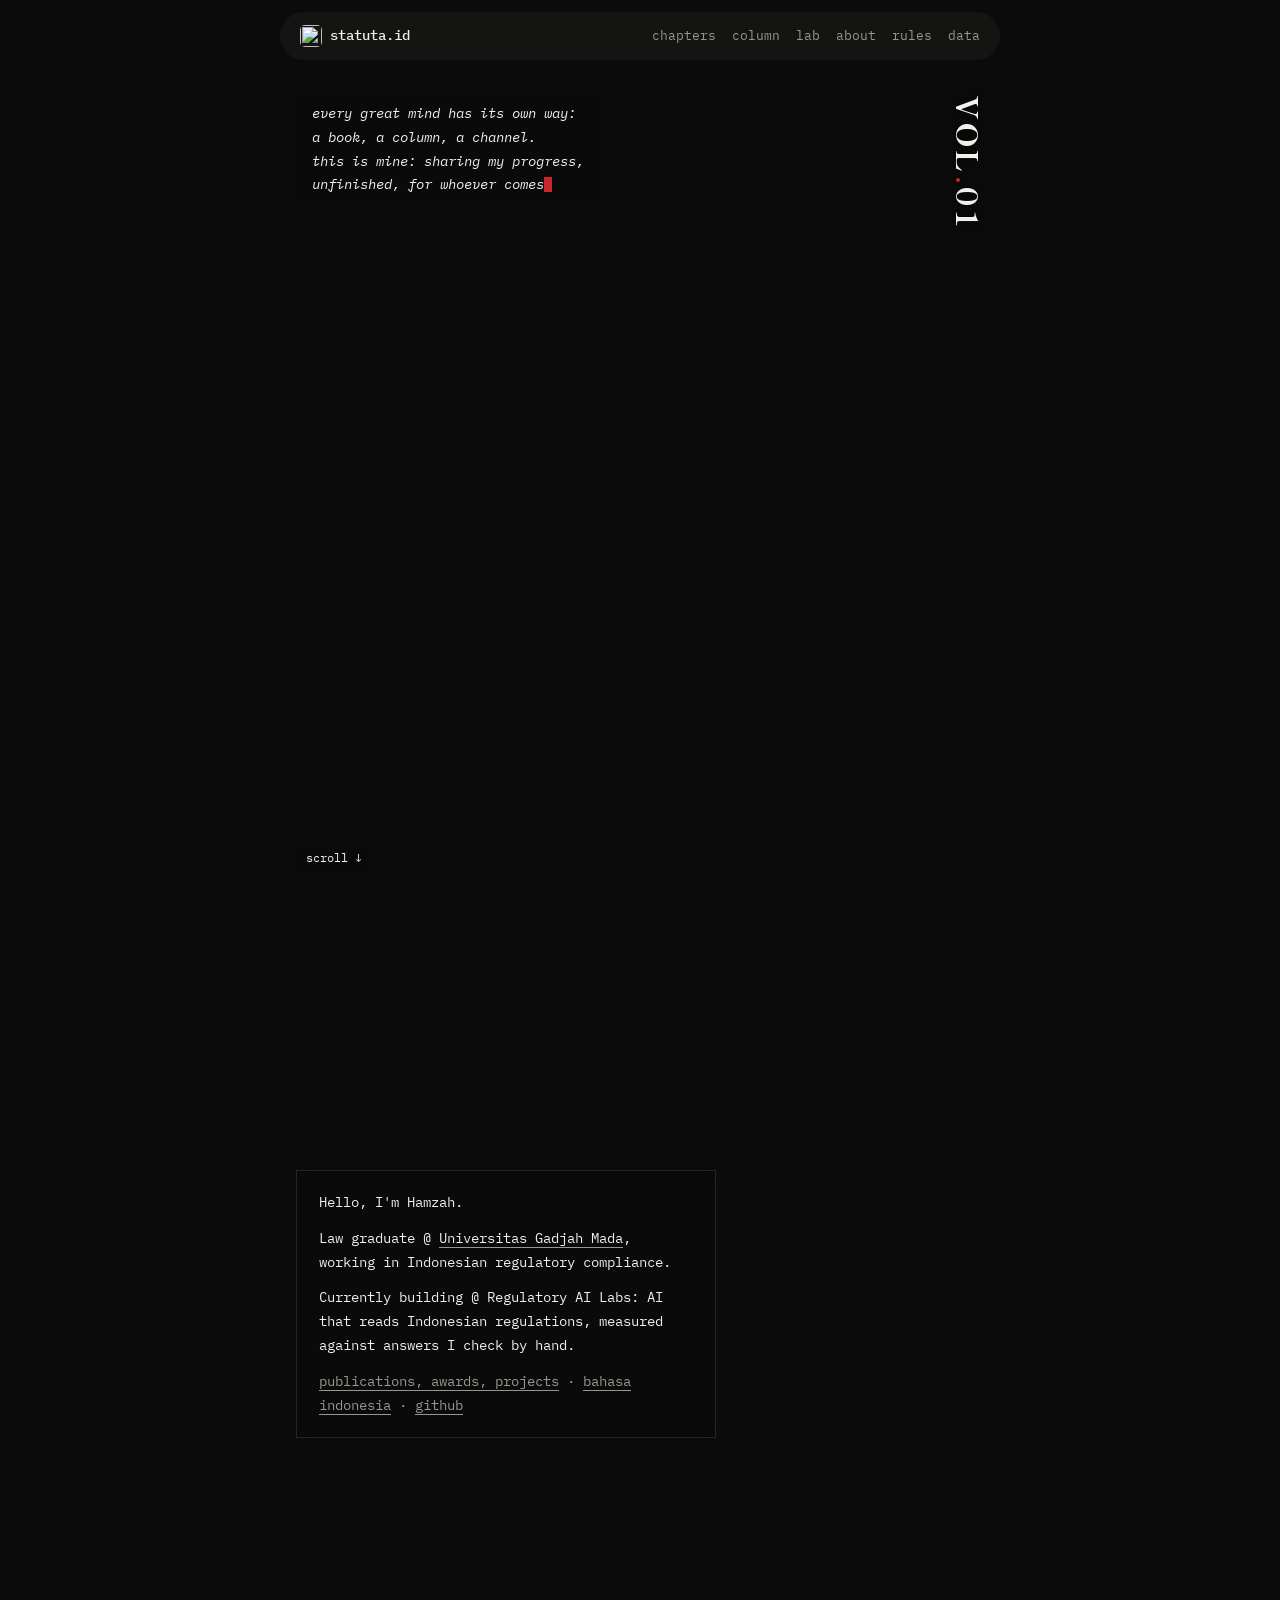
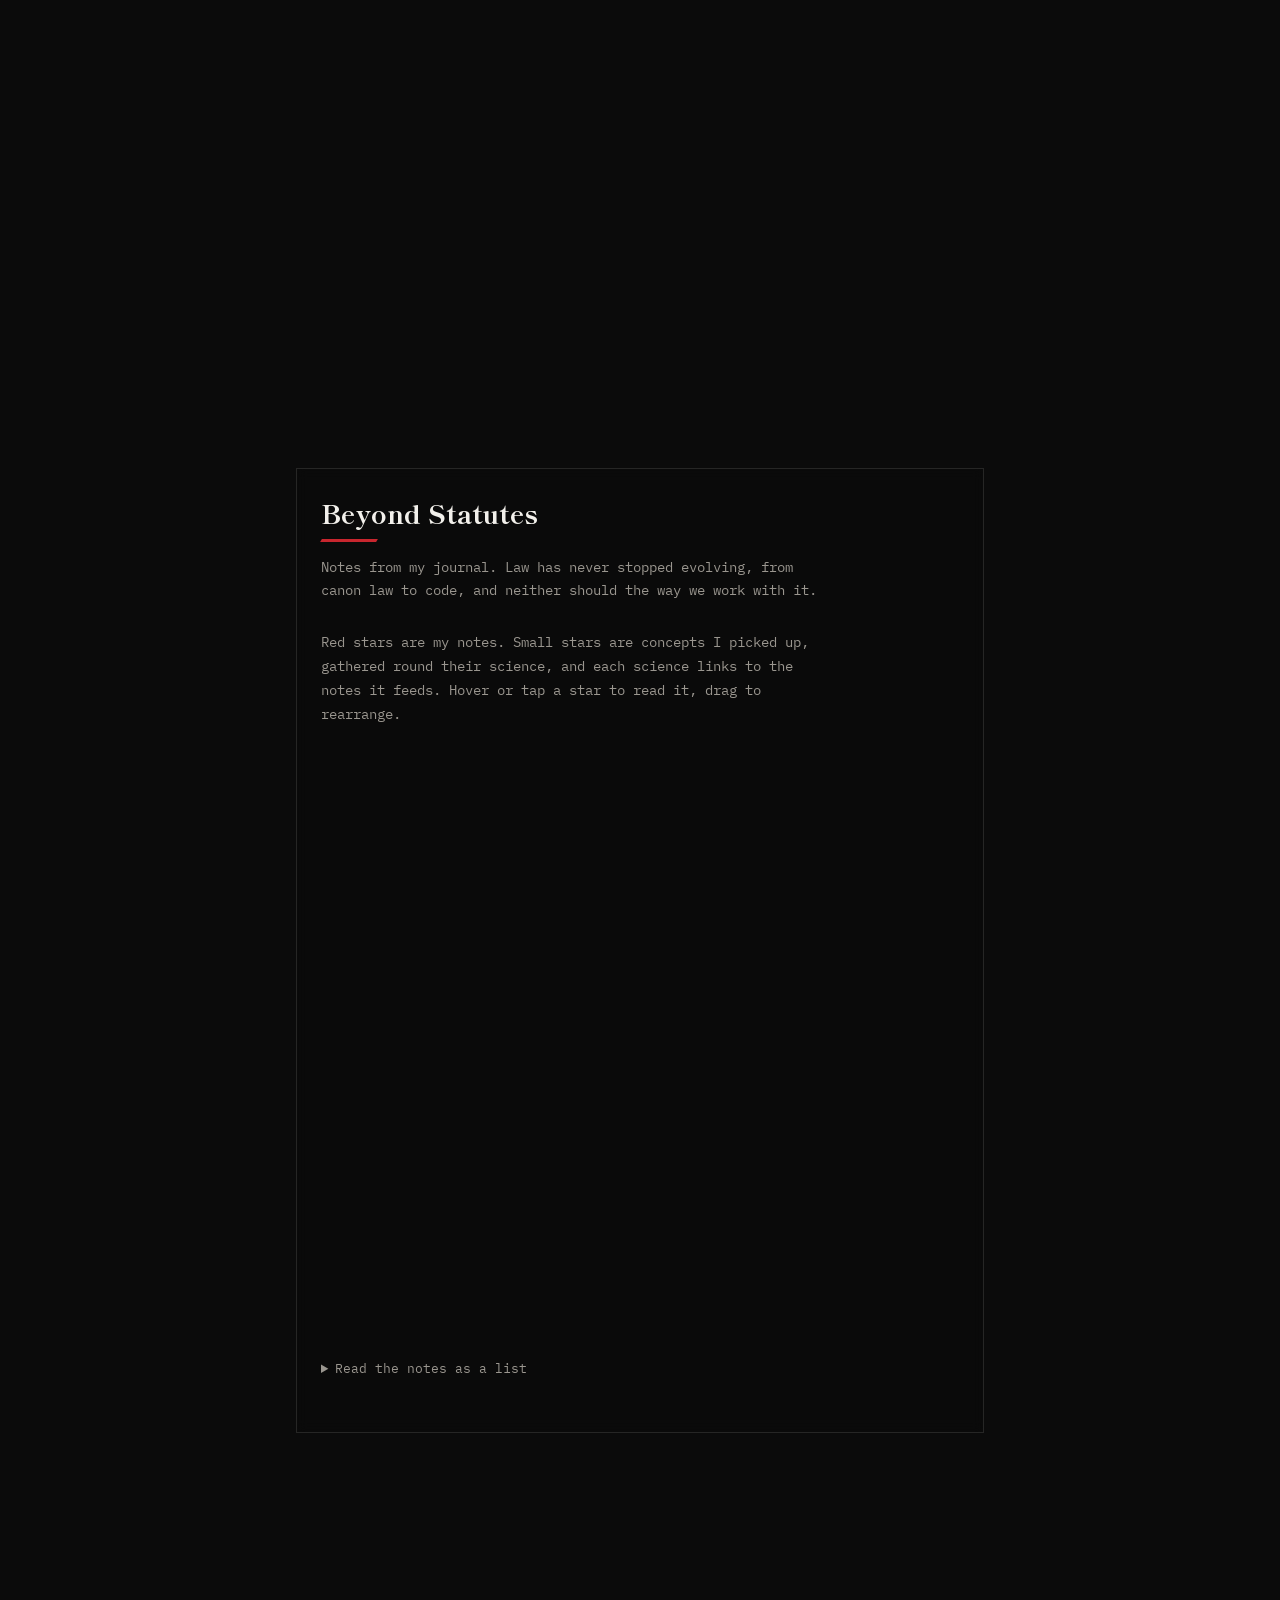
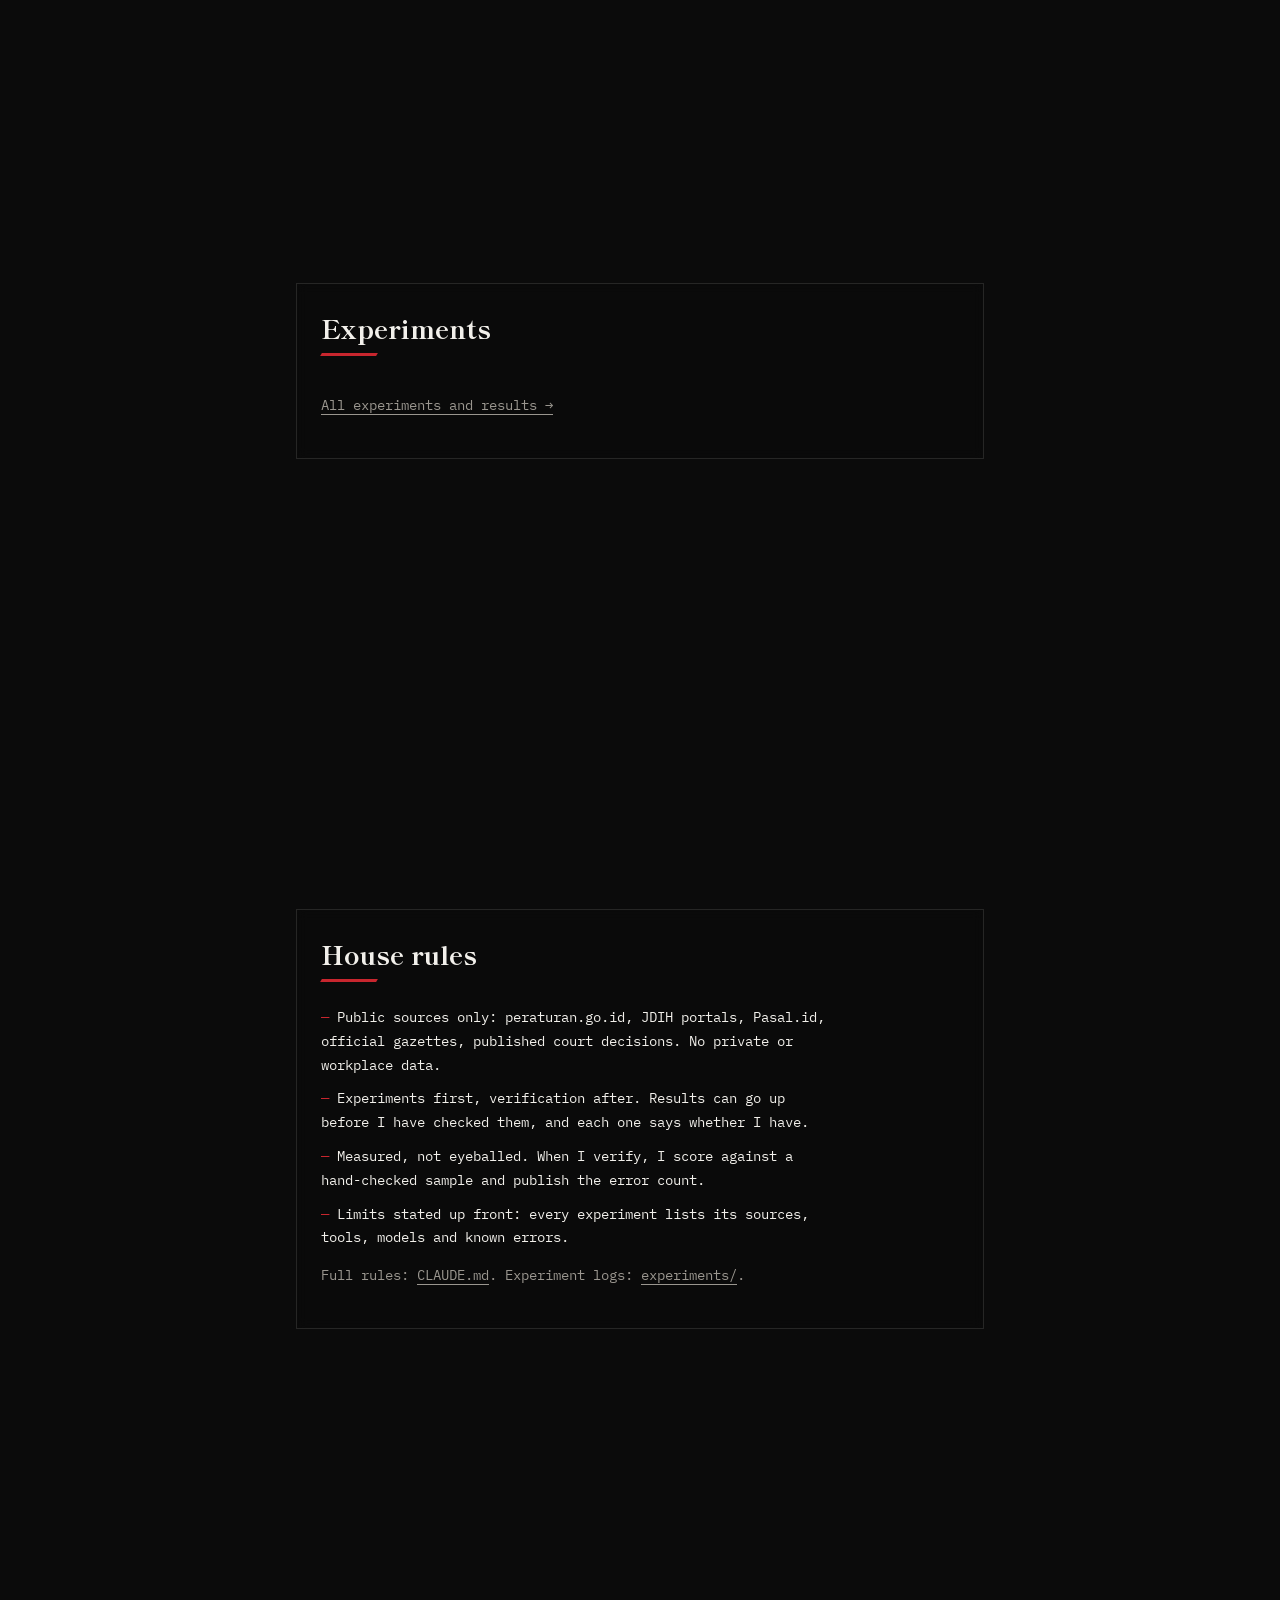
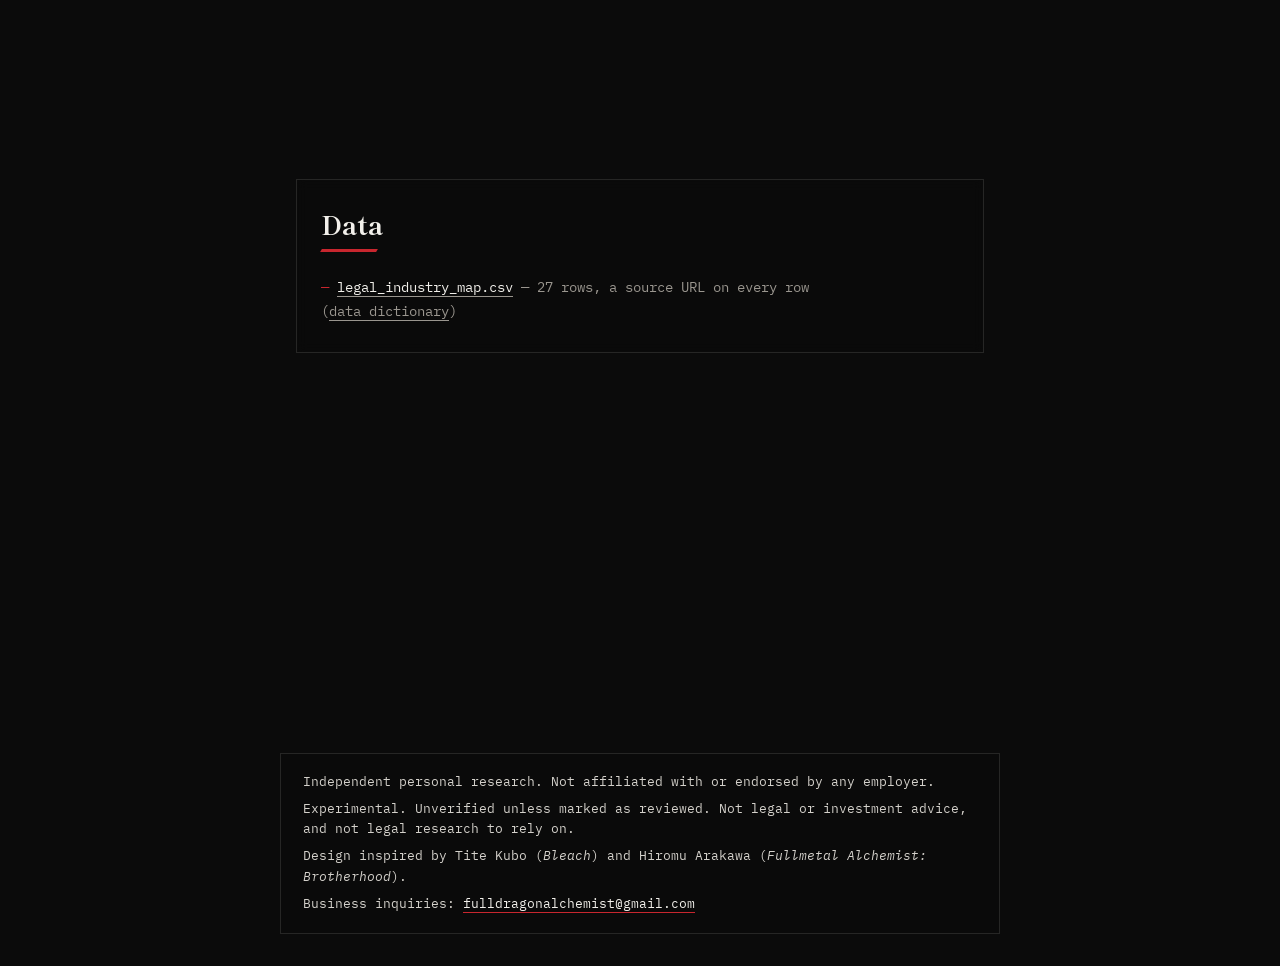
==== commit 81bba85d: "Fix blurry 3D scene on computers: floor the adaptive resolution (1.5x on retina, 0.75x on phones), i" ====
--- a/site/home.html
+++ b/site/home.html
@@ -2289,16 +2289,18 @@
 
   let skip = false;
   const fbEl = document.getElementById("fb");
-  // Adaptive resolution: if frames keep arriving late, draw fewer pixels (down to 0.6 per screen pixel) until it keeps up.
-  let lastT = 0, avgDt = 0, checkAt = 3000, ratio = renderer.getPixelRatio();
-  const budget = small ? 1000 / 30 : 1000 / 60;
+  // Adaptive resolution: if frames keep arriving late, draw fewer pixels until it keeps up.
+  // Floors keep it sharp: computers never go below 1.5 pixels per screen pixel on retina (1 elsewhere), phones never below 0.75.
+  // The first 5 seconds (loading, shaders compiling) don't count.
+  let lastT = 0, avgDt = 0, checkAt = 5000, ratio = renderer.getPixelRatio();
+  const budget = small ? 1000 / 30 : 1000 / 60, floorRatio = small ? 0.75 : Math.min(ratio, Math.max(1, ratio * 0.75));
   function adapt(t) {
     const dt = t - lastT; lastT = t;
     if (dt <= 0 || dt > 250) return;   // ignore the gap after a hidden tab or a pause
     avgDt = avgDt ? avgDt * 0.92 + dt * 0.08 : dt;
     if (t < checkAt) return;
     checkAt = t + 1500;
-    if (avgDt > budget * 1.3 && ratio > 0.6) { ratio = Math.max(0.6, ratio - 0.15); renderer.setPixelRatio(ratio); resize(); }
+    if (avgDt > budget * 1.3 && ratio > floorRatio) { ratio = Math.max(floorRatio, ratio - 0.25); renderer.setPixelRatio(ratio); resize(); }
   }
   function frame(t) {
     if (small && (skip = !skip)) return requestAnimationFrame(frame);   // phones: 30 frames a second instead of 60
